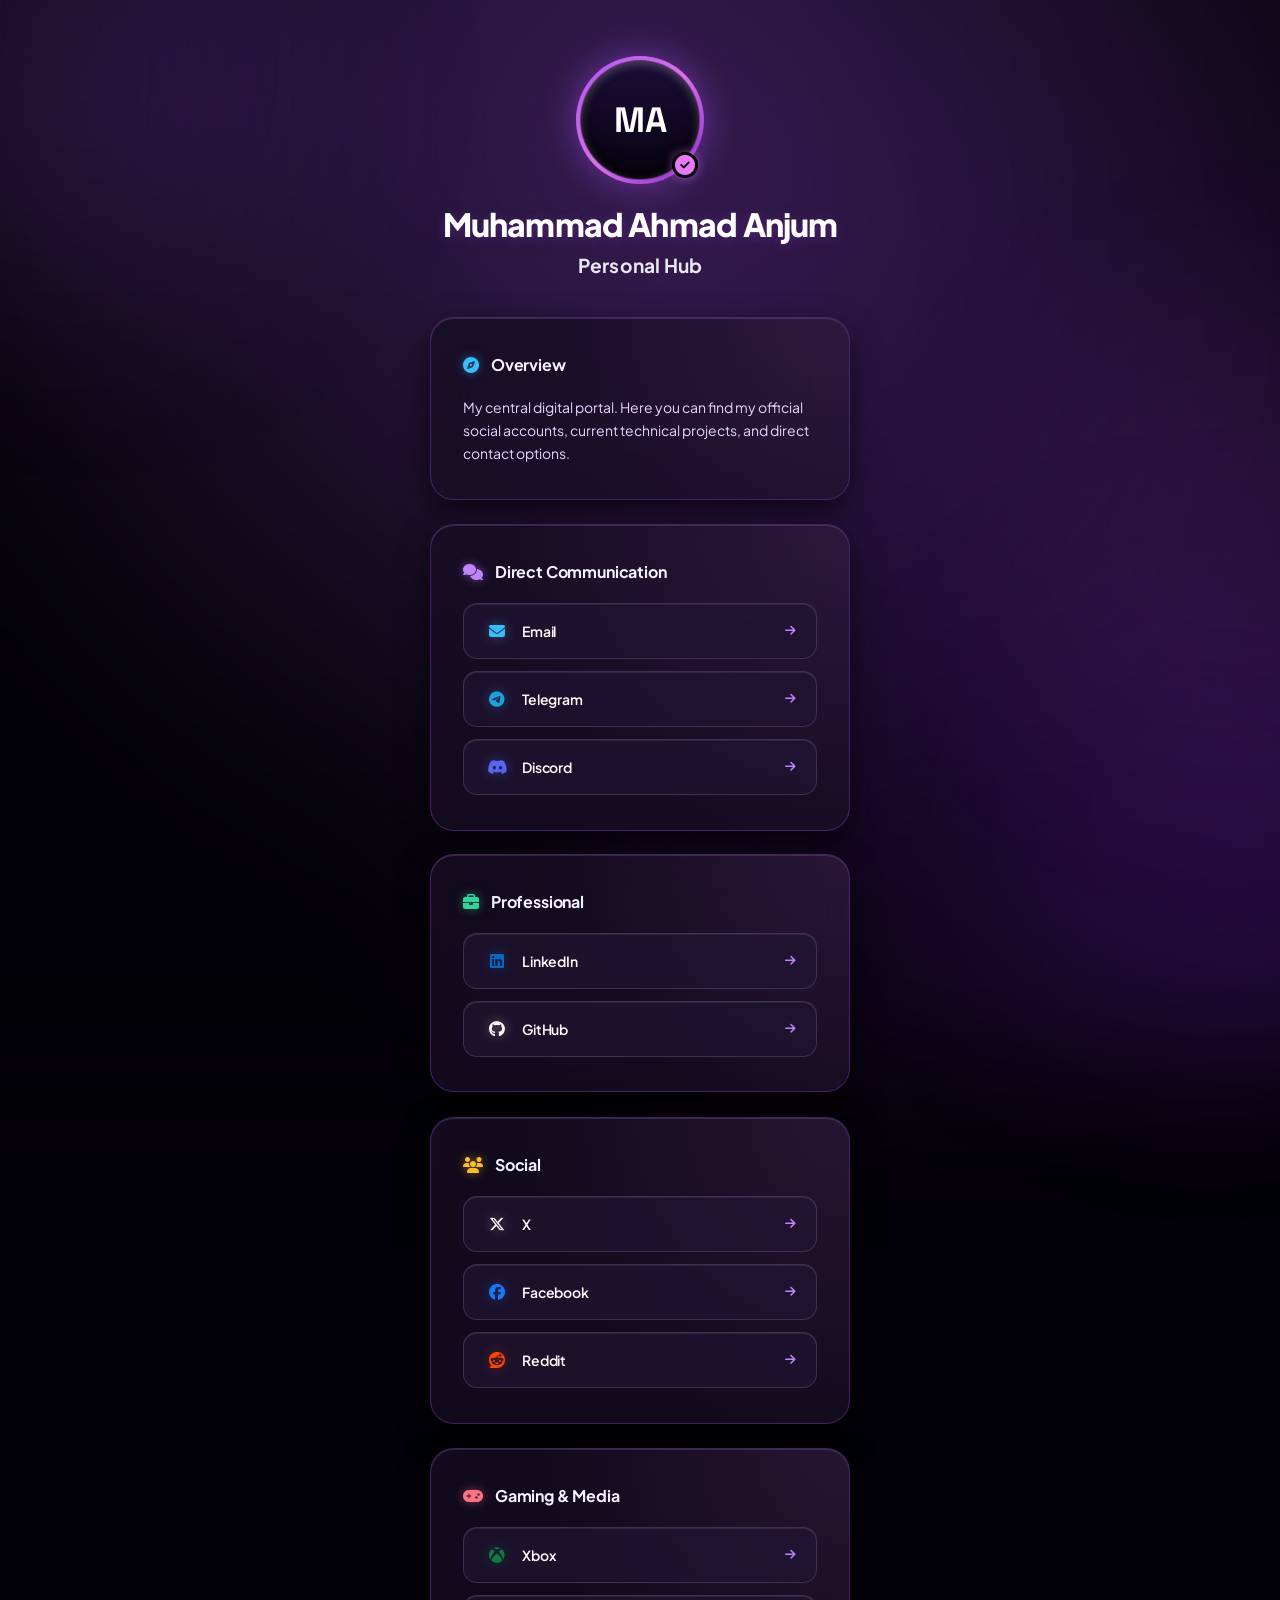
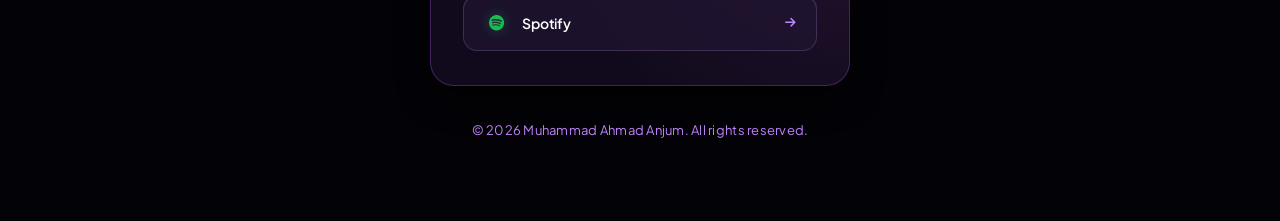
==== index.html @ 1bd0948b "Update index.html" ====
<!DOCTYPE html>
<html lang="en">
<head>
    <meta charset="UTF-8">
    <meta name="viewport" content="width=device-width, initial-scale=1.0">
    <title>Muhammad Ahmad Anjum | Personal Hub</title>
    
    <!-- External Typography & Icon Assets -->
    <link rel="preconnect" href="https://fonts.googleapis.com">
    <link rel="preconnect" href="https://fonts.gstatic.com" crossorigin>
    <link href="https://fonts.googleapis.com/css2?family=Plus+Jakarta+Sans:wght@300;400;500;600;700;800&family=Space+Grotesk:wght@800&display=swap" rel="stylesheet">
    <link rel="stylesheet" href="https://cdnjs.cloudflare.com/ajax/libs/font-awesome/6.5.1/css/all.min.css" integrity="sha512-DTOQO9RWCH3ppGqcWaEA1BIZOC6xxalwEsw9c2QQeAIftl+Vegovlnee1c9QX4TctnWMn13TZye+giMm8e2LwA==" crossorigin="anonymous" referrerpolicy="no-referrer">

    <!-- Stylesheet Link -->
    <link rel="stylesheet" href="style.css">
</head>
<body>

    <!-- 1-Second Cinematic Opening Sequence -->
    <div id="page-loader" class="page-loader">
        <div class="loader-backdrop-scan"></div>
        <div class="loader-content">
            <div class="loader-geometric-core">
                <div class="core-ring core-ring-1"></div>
                <div class="core-ring core-ring-2"></div>
                <div class="loader-monogram">MA</div>
            </div>
            <div class="loader-text-wrapper">
                <span class="loader-text">INITIALIZING ENGINE</span>
                <div class="loader-progress-bar"></div>
            </div>
        </div>
    </div>

    <!-- Advanced Interactive Background Engine -->
    <div class="ambient-light"></div>
    <div class="cyber-grid-overlay"></div>
    <div class="ambient-glow-orb orb-1"></div>
    <div class="ambient-glow-orb orb-2"></div>
    <div class="ambient-glow-orb orb-3"></div>

    <main class="container">
        <!-- Profile Header -->
        <header class="header-frameless">
            <div class="avatar-frame">
                <div class="avatar-ring-pulse"></div>
                <div class="avatar-ring"></div>
                <div class="avatar-content">MA</div>
                <div class="verified-badge"><i class="fa-solid fa-circle-check" aria-hidden="true"></i></div>
            </div>
            <h1 class="executive-name">Muhammad Ahmad Anjum</h1>
            <p class="subtitle">Personal Hub</p>
        </header>

        <!-- Overview Section -->
        <section class="glass-card">
            <div class="card-sweep-shine"></div>
            <h2><i class="fa-solid fa-compass icon-overview" aria-hidden="true"></i> Overview</h2>
            <p>My central digital portal. Here you can find my official social accounts, current technical projects, and direct contact options.</p>
        </section>

        <!-- Category 1: Direct Communication -->
        <section class="glass-card">
            <div class="card-sweep-shine"></div>
            <h2><i class="fa-solid fa-comments icon-comm" aria-hidden="true"></i> Direct Communication</h2>
            <div class="grid-buttons">
                <a href="mailto:ahmad@anjum.pro" class="btn-premium">
                    <span class="btn-glow-pill"></span>
                    <i class="fa-solid fa-envelope btn-icon icon-email" aria-hidden="true"></i>
                    <span class="btn-text">Email</span>
                    <i class="fa-solid fa-arrow-right arrow-icon" aria-hidden="true"></i>
                </a>
                <a href="https://t.me/muhammad_ahmad_anjum" target="_blank" rel="noopener noreferrer" class="btn-premium">
                    <span class="btn-glow-pill"></span>
                    <i class="fa-brands fa-telegram btn-icon icon-telegram" aria-hidden="true"></i>
                    <span class="btn-text">Telegram</span>
                    <i class="fa-solid fa-arrow-right arrow-icon" aria-hidden="true"></i>
                </a>
                <a href="https://discord.com/users/1290513391709982774" target="_blank" rel="noopener noreferrer" class="btn-premium">
                    <span class="btn-glow-pill"></span>
                    <i class="fa-brands fa-discord btn-icon icon-discord" aria-hidden="true"></i>
                    <span class="btn-text">Discord</span>
                    <i class="fa-solid fa-arrow-right arrow-icon" aria-hidden="true"></i>
                </a>
            </div>
        </section>

        <!-- Category 2: Professional -->
        <section class="glass-card">
            <div class="card-sweep-shine"></div>
            <h2><i class="fa-solid fa-briefcase icon-pro" aria-hidden="true"></i> Professional</h2>
            <div class="grid-buttons">
                <a href="https://www.linkedin.com/in/muhammadahmadanjum" target="_blank" rel="noopener noreferrer" class="btn-premium">
                    <span class="btn-glow-pill"></span>
                    <i class="fa-brands fa-linkedin btn-icon icon-linkedin" aria-hidden="true"></i>
                    <span class="btn-text">LinkedIn</span>
                    <i class="fa-solid fa-arrow-right arrow-icon" aria-hidden="true"></i>
                </a>
                <a href="https://github.com/muhammadahmadanjum19" target="_blank" rel="noopener noreferrer" class="btn-premium">
                    <span class="btn-glow-pill"></span>
                    <i class="fa-brands fa-github btn-icon icon-github" aria-hidden="true"></i>
                    <span class="btn-text">GitHub</span>
                    <i class="fa-solid fa-arrow-right arrow-icon" aria-hidden="true"></i>
                </a>
            </div>
        </section>

        <!-- Category 3: Social -->
        <section class="glass-card">
            <div class="card-sweep-shine"></div>
            <h2><i class="fa-solid fa-users icon-social" aria-hidden="true"></i> Social</h2>
            <div class="grid-buttons">
                <a href="https://x.com/m_ahmad_anjum" target="_blank" rel="noopener noreferrer" class="btn-premium">
                    <span class="btn-glow-pill"></span>
                    <i class="fa-brands fa-x-twitter btn-icon icon-x" aria-hidden="true"></i>
                    <span class="btn-text">X</span>
                    <i class="fa-solid fa-arrow-right arrow-icon" aria-hidden="true"></i>
                </a>
                <a href="https://www.facebook.com/muhammadahmadanjum.19" target="_blank" rel="noopener noreferrer" class="btn-premium">
                    <span class="btn-glow-pill"></span>
                    <i class="fa-brands fa-facebook btn-icon icon-facebook" aria-hidden="true"></i>
                    <span class="btn-text">Facebook</span>
                    <i class="fa-solid fa-arrow-right arrow-icon" aria-hidden="true"></i>
                </a>
                <a href="https://www.reddit.com/user/muhammad_ahmad_anjum" target="_blank" rel="noopener noreferrer" class="btn-premium">
                    <span class="btn-glow-pill"></span>
                    <i class="fa-brands fa-reddit btn-icon icon-reddit" aria-hidden="true"></i>
                    <span class="btn-text">Reddit</span>
                    <i class="fa-solid fa-arrow-right arrow-icon" aria-hidden="true"></i>
                </a>
            </div>
        </section>

        <!-- Category 4: Gaming & Media -->
        <section class="glass-card">
            <div class="card-sweep-shine"></div>
            <h2><i class="fa-solid fa-gamepad icon-media" aria-hidden="true"></i> Gaming & Media</h2>
            <div class="grid-buttons">
                <a href="https://www.xbox.com/en-US/play/user/BLACKOT9367" target="_blank" rel="noopener noreferrer" class="btn-premium">
                    <span class="btn-glow-pill"></span>
                    <i class="fa-brands fa-xbox btn-icon icon-xbox" aria-hidden="true"></i>
                    <span class="btn-text">Xbox</span>
                    <i class="fa-solid fa-arrow-right arrow-icon" aria-hidden="true"></i>
                </a>
                <a href="https://open.spotify.com/user/31hgcnpl7imrjnil62mlmded3xci?si=28cba69f44d34da2" target="_blank" rel="noopener noreferrer" class="btn-premium">
                    <span class="btn-glow-pill"></span>
                    <i class="fa-brands fa-spotify btn-icon icon-spotify" aria-hidden="true"></i>
                    <span class="btn-text">Spotify</span>
                    <i class="fa-solid fa-arrow-right arrow-icon" aria-hidden="true"></i>
                </a>
            </div>
        </section>

        <footer>
            <p>&copy; 2026 Muhammad Ahmad Anjum. All rights reserved.</p>
        </footer>
    </main>

    <!-- Clean Script Engine (Loader & Shimmer Only) -->
    <script>
        const dismissLoader = () => {
            const loader = document.getElementById('page-loader');
            if (loader && !loader.classList.contains('fade-out')) {
                loader.classList.add('fade-out');
                document.body.classList.add('loaded');
            }
        };

        window.addEventListener('load', dismissLoader);
        setTimeout(dismissLoader, 1000);

        document.addEventListener('DOMContentLoaded', () => {
            // Button shimmer tracking
            const buttons = document.querySelectorAll('.btn-premium');
            buttons.forEach(btn => {
                btn.addEventListener('mousemove', e => {
                    const rect = btn.getBoundingClientRect();
                    const x = e.clientX - rect.left;
                    const y = e.clientY - rect.top;
                    btn.style.setProperty('--mouse-x', `${x}px`);
                    btn.style.setProperty('--mouse-y', `${y}px`);
                });
            });

            console.log(
                '%c ANJUM.PRO %c Cinematic Engine Active (Native Cursor) ',
                'background: #a855f7; color: #ffffff; font-weight: bold; padding: 4px 8px; border-radius: 4px 0 0 4px;',
                'background: #030206; color: #e9d5ff; padding: 4px 8px; border-radius: 0 4px 4px 0;'
            );
        });
    </script>
</body>
</html>
---- style.css ----
/* ==========================================================================
   ANJUM.PRO — LUXURY REFINED OBSIDIAN ENGINE WITH CINEMATIC LOADER
   ========================================================================== */

:root {
    --bg-dark: #030206;
    --card-bg: rgba(22, 14, 35, 0.78);
    --btn-bg: rgba(32, 22, 51, 0.72);
    
    --border-card: rgba(168, 85, 247, 0.32);
    --border-subtle: rgba(216, 180, 254, 0.18);
    --border-hover: rgba(232, 121, 249, 0.85);

    --text-primary: #ffffff;
    --text-heading: #f5f3ff;
    --text-body: #e9d5ff;
    --text-muted: #c084fc;

    --glow-card-base: rgba(0, 0, 0, 0.8);
    --glow-card-hover: rgba(168, 85, 247, 0.45);
}

*, *::before, *::after {
    box-sizing: border-box;
    margin: 0;
    padding: 0;
}

/* Hide default cursor on desktop viewports to showcase custom pointer */
@media (min-width: 768px) {
    body, a, button, input {
        cursor: none !important;
    }
}

html {
    background-color: var(--bg-dark);
    color-scheme: dark only;
    font-size: 16px;
    scroll-behavior: smooth;
}

body {
    background-color: var(--bg-dark);
    color: var(--text-primary);
    font-family: 'Plus Jakarta Sans', -apple-system, BlinkMacSystemFont, sans-serif;
    min-height: 100vh;
    overflow-x: hidden;
    position: relative;
    line-height: 1.6;
    -webkit-font-smoothing: antialiased;
}

/* --------------------------------------------------------------------------
   1-SECOND CINEMATIC KINETIC OPENING SEQUENCE
   -------------------------------------------------------------------------- */
.page-loader {
    position: fixed;
    inset: 0;
    background-color: var(--bg-dark);
    z-index: 999999;
    display: flex;
    align-items: center;
    justify-content: center;
    transition: opacity 0.8s cubic-bezier(0.16, 1, 0.3, 1), transform 0.8s cubic-bezier(0.16, 1, 0.3, 1), visibility 0.8s;
    visibility: visible;
    opacity: 1;
}

.page-loader.fade-out {
    opacity: 0;
    transform: scale(1.08);
    visibility: hidden;
    pointer-events: none;
}

.loader-backdrop-scan {
    position: absolute;
    inset: 0;
    background: linear-gradient(180deg, transparent 0%, rgba(168, 85, 247, 0.15) 50%, transparent 100%);
    animation: scanlinePass 0.8s ease-in-out infinite;
    pointer-events: none;
}

.loader-content {
    display: flex;
    flex-direction: column;
    align-items: center;
    gap: 22px;
    position: relative;
    z-index: 2;
}

.loader-geometric-core {
    position: relative;
    width: 90px;
    height: 90px;
    display: flex;
    align-items: center;
    justify-content: center;
}

.core-ring {
    position: absolute;
    inset: 0;
    border-radius: 50%;
    border: 2px solid transparent;
}

.core-ring-1 {
    border-top-color: #a855f7;
    border-bottom-color: #e879f9;
    animation: loaderSpinClockwise 0.8s linear infinite;
}

.core-ring-2 {
    inset: -6px;
    border-left-color: #c084fc;
    border-right-color: rgba(168, 85, 247, 0.2);
    animation: loaderSpinCounter 1.2s linear infinite;
}

.loader-monogram {
    font-family: 'Space Grotesk', sans-serif;
    font-size: 1.8rem;
    font-weight: 800;
    color: var(--text-primary);
    letter-spacing: -0.02em;
    animation: loaderCorePulse 0.8s ease-in-out infinite alternate;
}

.loader-text-wrapper {
    display: flex;
    flex-direction: column;
    align-items: center;
    gap: 8px;
}

.loader-text {
    font-family: 'Plus Jakarta Sans', sans-serif;
    font-size: 0.7rem;
    font-weight: 700;
    letter-spacing: 0.3em;
    color: var(--text-muted);
    text-transform: uppercase;
}

.loader-progress-bar {
    width: 120px;
    height: 2px;
    background: rgba(255, 255, 255, 0.1);
    border-radius: 2px;
    overflow: hidden;
    position: relative;
}

.loader-progress-bar::after {
    content: '';
    position: absolute;
    inset: 0;
    background: linear-gradient(90deg, #a855f7, #e879f9);
    animation: progressLoad 0.8s cubic-bezier(0.16, 1, 0.3, 1) forwards;
}

@keyframes loaderSpinClockwise {
    0% { transform: rotate(0deg); }
    100% { transform: rotate(360deg); }
}

@keyframes loaderSpinCounter {
    0% { transform: rotate(360deg); }
    100% { transform: rotate(0deg); }
}

@keyframes loaderCorePulse {
    0% { transform: scale(0.92); opacity: 0.7; }
    100% { transform: scale(1.06); opacity: 1; }
}

@keyframes scanlinePass {
    0% { transform: translateY(-100%); }
    100% { transform: translateY(100%); }
}

@keyframes progressLoad {
    0% { transform: translateX(-100%); }
    100% { transform: translateX(0%); }
}

/* Stagger Unmask Sequence */
body:not(.loaded) .glass-card,
body:not(.loaded) .header-frameless {
    animation: none !important;
    opacity: 0;
    transform: translateY(22px);
}

body.loaded .glass-card,
body.loaded .header-frameless {
    animation: luxuryFadeIn 1s cubic-bezier(0.16, 1, 0.3, 1) both;
}

/* --------------------------------------------------------------------------
   CUSTOM NEON CURSOR & TRAILING GLOW ENGINE
   -------------------------------------------------------------------------- */
.custom-cursor {
    position: fixed;
    top: 0;
    left: 0;
    width: 24px;
    height: 24px;
    pointer-events: none;
    z-index: 99999;
    transform: translate(-2px, -2px);
    will-change: left, top;
}

.cursor-svg {
    width: 24px;
    height: 24px;
    display: block;
    filter: drop-shadow(0 0 8px rgba(168, 85, 247, 0.9));
}

.cursor-neon-glow {
    position: fixed;
    top: 0;
    left: 0;
    width: 140px;
    height: 140px;
    margin-left: -70px;
    margin-top: -70px;
    background: radial-gradient(circle, rgba(168, 85, 247, 0.35) 0%, rgba(232, 121, 249, 0.1) 45%, transparent 70%);
    border-radius: 50%;
    pointer-events: none;
    z-index: 99998;
    will-change: left, top;
    mix-blend-mode: screen;
}

.custom-cursor.hovered .cursor-svg {
    transform: scale(1.3) rotate(-10deg);
    transition: transform 0.2s ease;
}

.custom-cursor.clicked .cursor-svg {
    transform: scale(0.85);
    transition: transform 0.1s ease;
}

@media (max-width: 767px) {
    .custom-cursor, .cursor-neon-glow {
        display: none !important;
    }
}

/* --------------------------------------------------------------------------
   LUXURY FLUID AMBIENT BACKGROUND & ORB ENGINE
   -------------------------------------------------------------------------- */
.ambient-light {
    position: fixed;
    top: -20vh;
    left: -20vw;
    width: 140vw;
    height: 140vh;
    pointer-events: none;
    z-index: 0;
    background: 
        radial-gradient(circle at 50% 25%, rgba(168, 85, 247, 0.32) 0%, transparent 60%),
        radial-gradient(circle at 85% 75%, rgba(126, 34, 206, 0.22) 0%, transparent 50%),
        var(--bg-dark);
    filter: blur(70px);
    will-change: transform;
    animation: backgroundFluidBreath 18s cubic-bezier(0.37, 0, 0.63, 1) infinite alternate;
}

@keyframes backgroundFluidBreath {
    0% { transform: scale(1) translate(0, 0); opacity: 0.85; }
    50% { transform: scale(1.05) translate(15px, -15px); opacity: 1; }
    100% { transform: scale(1.02) translate(-10px, 10px); opacity: 0.9; }
}

.cyber-grid-overlay {
    position: fixed;
    inset: 0;
    background-image: linear-gradient(rgba(168, 85, 247, 0.028) 1px, transparent 1px),
                      linear-gradient(90deg, rgba(168, 85, 247, 0.028) 1px, transparent 1px);
    background-size: 48px 48px;
    z-index: 0;
    pointer-events: none;
    opacity: 0.7;
}

.ambient-glow-orb {
    position: fixed;
    width: 450px;
    height: 450px;
    border-radius: 50%;
    filter: blur(110px);
    pointer-events: none;
    z-index: 0;
    opacity: 0.4;
    will-change: transform;
}

.orb-1 {
    top: -150px;
    left: -150px;
    background: rgba(168, 85, 247, 0.35);
    animation: orbFloatA 22s cubic-bezier(0.4, 0, 0.2, 1) infinite alternate;
}

.orb-2 {
    bottom: -150px;
    right: -150px;
    background: rgba(126, 34, 206, 0.3);
    animation: orbFloatB 26s cubic-bezier(0.4, 0, 0.2, 1) infinite alternate;
}

.orb-3 {
    top: 35%;
    right: -180px;
    background: rgba(232, 121, 249, 0.2);
    animation: orbFloatC 30s cubic-bezier(0.4, 0, 0.2, 1) infinite alternate;
}

@keyframes orbFloatA {
    0% { transform: translate(0, 0) scale(1); }
    100% { transform: translate(120px, 90px) scale(1.18); }
}

@keyframes orbFloatB {
    0% { transform: translate(0, 0) scale(1); }
    100% { transform: translate(-100px, -120px) scale(1.22); }
}

@keyframes orbFloatC {
    0% { transform: translate(0, 0) scale(0.95); }
    100% { transform: translate(-130px, 100px) scale(1.15); }
}

.container {
    max-width: 460px;
    margin: 0 auto;
    padding: 60px 20px;
    position: relative;
    z-index: 1;
}

/* --------------------------------------------------------------------------
   HEADER & FLUID KINETIC AVATAR ENGINE
   -------------------------------------------------------------------------- */
.header-frameless {
    text-align: center;
    margin-bottom: 36px;
    background: transparent !important;
    border: none !important;
    box-shadow: none !important;
    padding: 0 !important;
}

.avatar-frame {
    position: relative;
    width: 120px;
    height: 120px;
    margin: 0 auto 24px;
    animation: avatarGentleFloat 7s ease-in-out infinite;
}

.avatar-ring {
    position: absolute;
    inset: -4px;
    border-radius: 50%;
    background: linear-gradient(135deg, rgba(168, 85, 247, 0.95), rgba(232, 121, 249, 0.9), rgba(126, 34, 206, 0.95));
    box-shadow: 0 0 35px rgba(168, 85, 247, 0.45), inset 0 0 12px rgba(232, 121, 249, 0.3);
    animation: ringRotationSmooth 16s linear infinite;
}

.avatar-ring-pulse {
    position: absolute;
    inset: -14px;
    border-radius: 50%;
    background: radial-gradient(circle, rgba(168, 85, 247, 0.25) 0%, transparent 70%);
    animation: ringPulseSmooth 4s cubic-bezier(0.4, 0, 0.6, 1) infinite;
    z-index: -1;
}

@keyframes ringPulseSmooth {
    0% { transform: scale(0.92); opacity: 0.3; }
    50% { transform: scale(1.08); opacity: 0.65; }
    100% { transform: scale(0.92); opacity: 0.3; }
}

@keyframes ringRotationSmooth {
    0% { transform: rotate(0deg); }
    100% { transform: rotate(360deg); }
}

.avatar-content {
    position: relative;
    width: 100%;
    height: 100%;
    background: linear-gradient(180deg, #1b0d36 0%, #070312 100%);
    backdrop-filter: blur(20px);
    -webkit-backdrop-filter: blur(20px);
    border-radius: 50%;
    border: 1px solid rgba(232, 121, 249, 0.4);
    display: flex;
    align-items: center;
    justify-content: center;
    font-family: 'Space Grotesk', sans-serif;
    font-size: 2.2rem;
    font-weight: 800;
    color: var(--text-primary);
    box-shadow: inset 0 3px 10px rgba(255, 255, 255, 0.25), inset 0 -6px 14px rgba(0, 0, 0, 0.95);
    animation: monogramBreath 5s ease-in-out infinite alternate;
}

@keyframes monogramBreath {
    0% { text-shadow: 0 0 4px rgba(232, 121, 249, 0.25); }
    100% { text-shadow: 0 0 14px rgba(232, 121, 249, 0.6); }
}

.verified-badge {
    position: absolute;
    bottom: 2px;
    right: 2px;
    background-color: #030206;
    border-radius: 50%;
    padding: 3px;
    color: #e879f9;
    font-size: 1.25rem;
    display: flex;
    align-items: center;
    justify-content: center;
    z-index: 2;
    box-shadow: 0 0 10px rgba(232, 121, 249, 0.5);
    animation: badgeFloatSmooth 4s ease-in-out infinite;
}

@keyframes badgeFloatSmooth {
    0%, 100% { transform: translateY(0); }
    50% { transform: translateY(-2.5px); }
}

h1.executive-name {
    font-family: 'Plus Jakarta Sans', sans-serif;
    font-size: 2rem;
    font-weight: 800;
    letter-spacing: -0.025em;
    margin-bottom: 6px;
    line-height: 1.25;
    color: var(--text-primary);
    text-shadow: 0 2px 12px rgba(168, 85, 247, 0.25);
}

.subtitle {
    font-family: 'Plus Jakarta Sans', sans-serif;
    color: var(--text-heading);
    font-size: 1.2rem;
    font-weight: 700;
    letter-spacing: 0.01em;
    opacity: 0.95;
}

/* --------------------------------------------------------------------------
   LUXURY GLASS CARDS & SILKY SWEEP SHINE
   -------------------------------------------------------------------------- */
.glass-card {
    background-color: var(--card-bg);
    backdrop-filter: blur(24px);
    -webkit-backdrop-filter: blur(24px);
    border-radius: 24px;
    border: 1px solid var(--border-card);
    padding: 34px 32px;
    margin-bottom: 24px;
    box-shadow: 0 12px 35px -5px var(--glow-card-base), inset 0 1px 0 rgba(255, 255, 255, 0.12);
    transition: transform 0.5s cubic-bezier(0.16, 1, 0.3, 1), box-shadow 0.5s cubic-bezier(0.16, 1, 0.3, 1), border-color 0.5s ease;
    position: relative;
    overflow: hidden;
    will-change: transform, box-shadow;
}

/* Silky, Smooth Ambient Sweep Shine */
.card-sweep-shine {
    position: absolute;
    top: 0;
    left: -150%;
    width: 150%;
    height: 100%;
    background: linear-gradient(
        90deg,
        transparent 0%,
        rgba(232, 121, 249, 0.04) 40%,
        rgba(255, 255, 255, 0.1) 50%,
        rgba(232, 121, 249, 0.04) 60%,
        transparent 100%
    );
    transform: skewX(-20deg);
    pointer-events: none;
    z-index: 1;
    animation: silkyCardSweep 9s cubic-bezier(0.4, 0, 0.2, 1) infinite;
}

.glass-card:nth-of-type(1) .card-sweep-shine { animation-delay: 0s; }
.glass-card:nth-of-type(2) .card-sweep-shine { animation-delay: 1.8s; }
.glass-card:nth-of-type(3) .card-sweep-shine { animation-delay: 3.6s; }
.glass-card:nth-of-type(4) .card-sweep-shine { animation-delay: 5.4s; }
.glass-card:nth-of-type(5) .card-sweep-shine { animation-delay: 7.2s; }

@keyframes silkyCardSweep {
    0% { left: -150%; opacity: 0; }
    25% { left: 150%; opacity: 0.85; }
    100% { left: 150%; opacity: 0; }
}

.glass-card::before {
    content: '';
    position: absolute;
    top: 0;
    left: 0;
    width: 100%;
    height: 100%;
    background: radial-gradient(circle at top right, rgba(232, 121, 249, 0.1), transparent 65%);
    pointer-events: none;
    z-index: 0;
}

.glass-card:nth-of-type(1) { animation-delay: 0.15s; }
.glass-card:nth-of-type(2) { animation-delay: 0.25s; }
.glass-card:nth-of-type(3) { animation-delay: 0.35s; }
.glass-card:nth-of-type(4) { animation-delay: 0.45s; }
.glass-card:nth-of-type(5) { animation-delay: 0.55s; }

.glass-card:hover {
    border-color: var(--border-hover);
    box-shadow: 0 16px 45px -4px var(--glow-card-hover), inset 0 1px 0 rgba(255, 255, 255, 0.3);
    transform: translateY(-5px) scale(1.018);
    z-index: 5;
}

.glass-card h2 {
    font-size: 16px;
    font-weight: 700;
    color: var(--text-heading);
    margin-bottom: 18px;
    display: flex;
    align-items: center;
    gap: 12px;
    letter-spacing: -0.01em;
    position: relative;
    z-index: 2;
}

/* Category Accent Glows */
.glass-card h2 i.icon-overview { color: #38bdf8; text-shadow: 0 0 10px rgba(56, 189, 248, 0.5); }
.glass-card h2 i.icon-comm     { color: #c084fc; text-shadow: 0 0 10px rgba(192, 132, 252, 0.5); }
.glass-card h2 i.icon-pro      { color: #34d399; text-shadow: 0 0 10px rgba(52, 211, 153, 0.5); }
.glass-card h2 i.icon-social   { color: #fbbf24; text-shadow: 0 0 10px rgba(251, 191, 36, 0.5); }
.glass-card h2 i.icon-media    { color: #fb7185; text-shadow: 0 0 10px rgba(251, 113, 133, 0.5); }

.glass-card h2 i {
    font-size: 16px;
    transition: transform 0.4s cubic-bezier(0.16, 1, 0.3, 1);
}

.glass-card:hover h2 i {
    transform: scale(1.15) rotate(5deg);
}

.glass-card p {
    font-size: 14px;
    line-height: 1.65;
    color: var(--text-body);
    position: relative;
    z-index: 2;
}

/* --------------------------------------------------------------------------
   SILKY INTERACTIVE BUTTON ENGINE & MOUSE TRACKING
   -------------------------------------------------------------------------- */
.grid-buttons {
    display: flex;
    flex-direction: column;
    gap: 12px;
    position: relative;
    z-index: 2;
}

.btn-premium {
    display: flex;
    align-items: center;
    padding: 16px 20px;
    background-color: var(--btn-bg);
    border: 1px solid var(--border-subtle);
    border-radius: 14px;
    color: var(--text-primary);
    text-decoration: none;
    font-size: 14px;
    font-weight: 600;
    position: relative;
    overflow: hidden;
    transition: transform 0.4s cubic-bezier(0.16, 1, 0.3, 1), border-color 0.4s ease, background-color 0.4s ease, box-shadow 0.4s ease;
    box-shadow: inset 0 1px 0 rgba(255, 255, 255, 0.08);
    will-change: transform, border-color, box-shadow;
}

/* Smooth Cursor-Tracking Glow Pill */
.btn-glow-pill {
    position: absolute;
    top: var(--mouse-y, 50%);
    left: var(--mouse-x, 50%);
    width: 200px;
    height: 200px;
    background: radial-gradient(circle, rgba(232, 121, 249, 0.25) 0%, transparent 70%);
    transform: translate(-50%, -50%);
    opacity: 0;
    transition: opacity 0.4s ease;
    pointer-events: none;
    z-index: 1;
}

.btn-premium:hover .btn-glow-pill {
    opacity: 1;
}

.btn-premium::after {
    content: '';
    position: absolute;
    top: 0;
    left: -120%;
    width: 120%;
    height: 100%;
    background: linear-gradient(90deg, transparent, rgba(232, 121, 249, 0.35), transparent);
    transition: 0.7s cubic-bezier(0.16, 1, 0.3, 1);
    z-index: 2;
}

.btn-premium:hover::after {
    left: 120%;
}

.btn-premium:hover {
    border-color: var(--border-hover);
    background-color: rgba(48, 32, 78, 0.9);
    transform: translateY(-2.5px) scale(1.012);
    box-shadow: 0 10px 24px -5px rgba(168, 85, 247, 0.35), inset 0 1px 0 rgba(255, 255, 255, 0.25);
}

.btn-premium:active {
    transform: translateY(0px) scale(0.985);
}

.btn-icon {
    font-size: 16px;
    width: 26px;
    margin-right: 12px;
    display: flex;
    align-items: center;
    justify-content: center;
    transition: transform 0.4s cubic-bezier(0.16, 1, 0.3, 1);
    z-index: 3;
}

/* Brand Colors with Refined Ambient Glows */
.icon-email    { color: #38bdf8; filter: drop-shadow(0 0 6px rgba(56, 189, 248, 0.4)); }
.icon-telegram { color: #229ed9; filter: drop-shadow(0 0 6px rgba(34, 158, 217, 0.4)); }
.icon-discord  { color: #5865f2; filter: drop-shadow(0 0 6px rgba(88, 101, 242, 0.4)); }
.icon-linkedin { color: #0a66c2; filter: drop-shadow(0 0 6px rgba(10, 102, 194, 0.4)); }
.icon-github   { color: #ffffff; filter: drop-shadow(0 0 6px rgba(255, 255, 255, 0.4)); }
.icon-x        { color: #ffffff; filter: drop-shadow(0 0 6px rgba(255, 255, 255, 0.4)); }
.icon-facebook { color: #1877f2; filter: drop-shadow(0 0 6px rgba(24, 119, 242, 0.4)); }
.icon-reddit   { color: #ff4500; filter: drop-shadow(0 0 6px rgba(255, 69, 0, 0.4)); }
.icon-xbox     { color: #107c41; filter: drop-shadow(0 0 6px rgba(16, 124, 65, 0.4)); }
.icon-spotify  { color: #1db954; filter: drop-shadow(0 0 6px rgba(29, 185, 84, 0.4)); }

.btn-premium:hover .btn-icon {
    transform: scale(1.18) rotate(-4deg);
}

.btn-text {
    flex: 1;
    letter-spacing: -0.01em;
    z-index: 3;
}

.arrow-icon {
    font-size: 12px;
    color: var(--text-muted);
    transition: transform 0.4s cubic-bezier(0.16, 1, 0.3, 1), color 0.4s ease;
    z-index: 3;
}

.btn-premium:hover .arrow-icon {
    transform: translateX(5px);
    color: #ffffff;
}

/* --------------------------------------------------------------------------
   LUXURY KEYFRAMES & ACCESSIBILITY
   -------------------------------------------------------------------------- */
@keyframes avatarGentleFloat {
    0% { transform: translateY(0px); }
    50% { transform: translateY(-7px); }
    100% { transform: translateY(0px); }
}

@keyframes luxuryFadeIn {
    from {
        opacity: 0;
        transform: translateY(22px);
    }
    to {
        opacity: 1;
        transform: translateY(0);
    }
}

@media (prefers-reduced-motion: reduce) {
    .avatar-frame, .avatar-ring, .avatar-ring-pulse, .ambient-glow-orb, .ambient-light, .cyber-grid-overlay, .card-sweep-shine {
        animation: none !important;
    }
}

/* --------------------------------------------------------------------------
   FOOTER & RESPONSIVE DESIGN
   -------------------------------------------------------------------------- */
footer {
    text-align: center;
    padding-top: 10px;
    padding-bottom: 20px;
    color: var(--text-muted);
    font-size: 13px;
    letter-spacing: 0.02em;
}

@media screen and (max-width: 600px) {
    .container {
        width: 100% !important;
        padding: 30px 15px !important;
    }
    
    .glass-card {
        border-radius: 20px !important;
        padding: 24px 20px !important;
    }

    h1.executive-name {
        font-size: 1.75rem;
    }
}
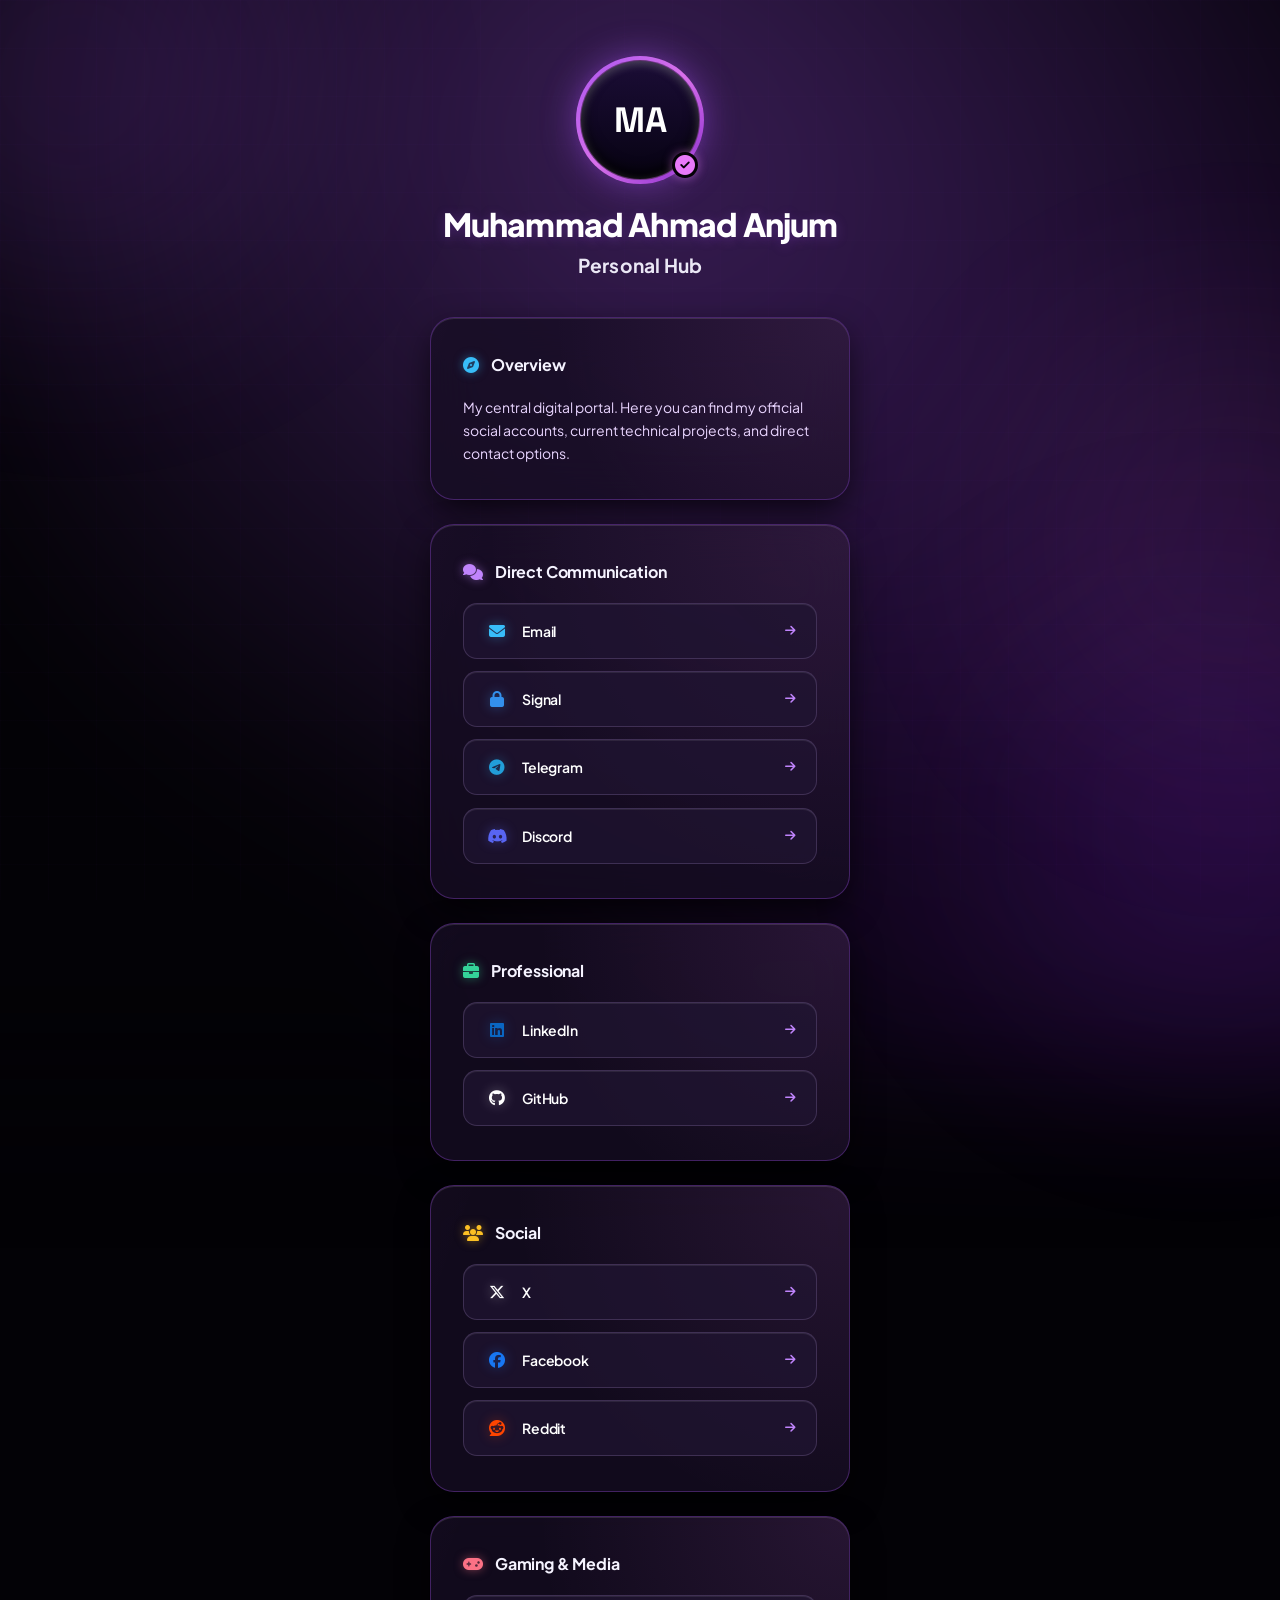
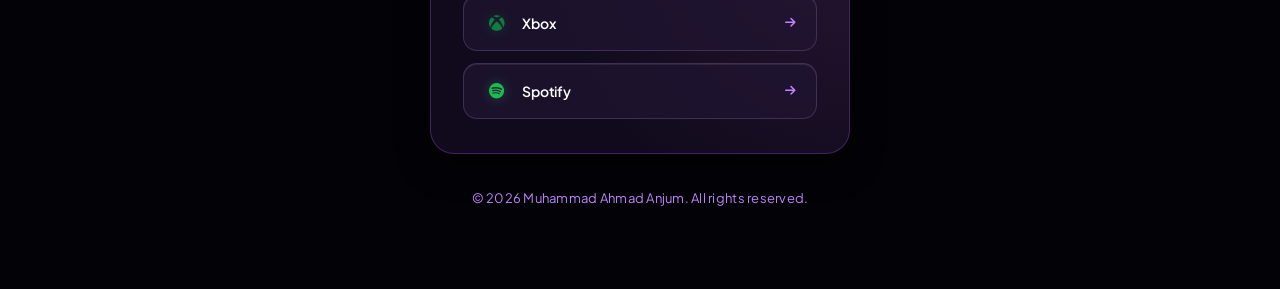
==== commit 02e1eb69: "Update index.html" ====
--- a/index.html
+++ b/index.html
@@ -16,7 +16,7 @@
 </head>
 <body>
 
-    <!-- 1-Second Cinematic Opening Sequence -->
+    <!-- 1.5-Second Cinematic Opening Sequence -->
     <div id="page-loader" class="page-loader">
         <div class="loader-backdrop-scan"></div>
         <div class="loader-content">
@@ -68,6 +68,12 @@
                     <span class="btn-glow-pill"></span>
                     <i class="fa-solid fa-envelope btn-icon icon-email" aria-hidden="true"></i>
                     <span class="btn-text">Email</span>
+                    <i class="fa-solid fa-arrow-right arrow-icon" aria-hidden="true"></i>
+                </a>
+                <a href="https://signal.me/#eu/giFS_uNofX14Y6HrnS8mdsIUWYYcZF1wOnW-ahIKJu_mPaOoOz5G_Kz8alIGQmPI" target="_blank" rel="noopener noreferrer" class="btn-premium">
+                    <span class="btn-glow-pill"></span>
+                    <i class="fa-solid fa-lock btn-icon icon-signal" aria-hidden="true"></i>
+                    <span class="btn-text">Signal</span>
                     <i class="fa-solid fa-arrow-right arrow-icon" aria-hidden="true"></i>
                 </a>
                 <a href="https://t.me/muhammad_ahmad_anjum" target="_blank" rel="noopener noreferrer" class="btn-premium">
@@ -156,7 +162,7 @@
         </footer>
     </main>
 
-    <!-- Clean Script Engine (Loader & Shimmer Only) -->
+    <!-- Fail-Safe Script Engine (1.5-Second Cadence) -->
     <script>
         const dismissLoader = () => {
             const loader = document.getElementById('page-loader');
@@ -167,10 +173,9 @@
         };
 
         window.addEventListener('load', dismissLoader);
-        setTimeout(dismissLoader, 1000);
+        setTimeout(dismissLoader, 1500); // Expanded fail-safe timer to 1.5 seconds
 
         document.addEventListener('DOMContentLoaded', () => {
-            // Button shimmer tracking
             const buttons = document.querySelectorAll('.btn-premium');
             buttons.forEach(btn => {
                 btn.addEventListener('mousemove', e => {
@@ -183,7 +188,7 @@
             });
 
             console.log(
-                '%c ANJUM.PRO %c Cinematic Engine Active (Native Cursor) ',
+                '%c ANJUM.PRO %c Cinematic Engine Active (1.5s Opening) ',
                 'background: #a855f7; color: #ffffff; font-weight: bold; padding: 4px 8px; border-radius: 4px 0 0 4px;',
                 'background: #030206; color: #e9d5ff; padding: 4px 8px; border-radius: 0 4px 4px 0;'
             );
--- a/style.css
+++ b/style.css
@@ -1,5 +1,5 @@
 /* ==========================================================================
-   ANJUM.PRO — LUXURY REFINED OBSIDIAN ENGINE WITH CINEMATIC LOADER
+   ANJUM.PRO — LUXURY REFINED OBSIDIAN ENGINE (1.5S OPENING)
    ========================================================================== */
 
 :root {
@@ -24,13 +24,7 @@
     box-sizing: border-box;
     margin: 0;
     padding: 0;
-}
-
-/* Hide default cursor on desktop viewports to showcase custom pointer */
-@media (min-width: 768px) {
-    body, a, button, input {
-        cursor: none !important;
-    }
+    cursor: auto !important;
 }
 
 html {
@@ -38,6 +32,7 @@
     color-scheme: dark only;
     font-size: 16px;
     scroll-behavior: smooth;
+    cursor: auto !important;
 }
 
 body {
@@ -49,10 +44,11 @@
     position: relative;
     line-height: 1.6;
     -webkit-font-smoothing: antialiased;
+    cursor: auto !important;
 }
 
 /* --------------------------------------------------------------------------
-   1-SECOND CINEMATIC KINETIC OPENING SEQUENCE
+   1.5-SECOND CINEMATIC KINETIC OPENING SEQUENCE
    -------------------------------------------------------------------------- */
 .page-loader {
     position: fixed;
@@ -78,7 +74,7 @@
     position: absolute;
     inset: 0;
     background: linear-gradient(180deg, transparent 0%, rgba(168, 85, 247, 0.15) 50%, transparent 100%);
-    animation: scanlinePass 0.8s ease-in-out infinite;
+    animation: scanlinePass 1.5s ease-in-out infinite;
     pointer-events: none;
 }
 
@@ -110,14 +106,14 @@
 .core-ring-1 {
     border-top-color: #a855f7;
     border-bottom-color: #e879f9;
-    animation: loaderSpinClockwise 0.8s linear infinite;
+    animation: loaderSpinClockwise 1.2s linear infinite;
 }
 
 .core-ring-2 {
     inset: -6px;
     border-left-color: #c084fc;
     border-right-color: rgba(168, 85, 247, 0.2);
-    animation: loaderSpinCounter 1.2s linear infinite;
+    animation: loaderSpinCounter 1.8s linear infinite;
 }
 
 .loader-monogram {
@@ -126,7 +122,7 @@
     font-weight: 800;
     color: var(--text-primary);
     letter-spacing: -0.02em;
-    animation: loaderCorePulse 0.8s ease-in-out infinite alternate;
+    animation: loaderCorePulse 1.2s ease-in-out infinite alternate;
 }
 
 .loader-text-wrapper {
@@ -159,7 +155,7 @@
     position: absolute;
     inset: 0;
     background: linear-gradient(90deg, #a855f7, #e879f9);
-    animation: progressLoad 0.8s cubic-bezier(0.16, 1, 0.3, 1) forwards;
+    animation: progressLoad 1.5s cubic-bezier(0.16, 1, 0.3, 1) forwards;
 }
 
 @keyframes loaderSpinClockwise {
@@ -198,60 +194,6 @@
 body.loaded .glass-card,
 body.loaded .header-frameless {
     animation: luxuryFadeIn 1s cubic-bezier(0.16, 1, 0.3, 1) both;
-}
-
-/* --------------------------------------------------------------------------
-   CUSTOM NEON CURSOR & TRAILING GLOW ENGINE
-   -------------------------------------------------------------------------- */
-.custom-cursor {
-    position: fixed;
-    top: 0;
-    left: 0;
-    width: 24px;
-    height: 24px;
-    pointer-events: none;
-    z-index: 99999;
-    transform: translate(-2px, -2px);
-    will-change: left, top;
-}
-
-.cursor-svg {
-    width: 24px;
-    height: 24px;
-    display: block;
-    filter: drop-shadow(0 0 8px rgba(168, 85, 247, 0.9));
-}
-
-.cursor-neon-glow {
-    position: fixed;
-    top: 0;
-    left: 0;
-    width: 140px;
-    height: 140px;
-    margin-left: -70px;
-    margin-top: -70px;
-    background: radial-gradient(circle, rgba(168, 85, 247, 0.35) 0%, rgba(232, 121, 249, 0.1) 45%, transparent 70%);
-    border-radius: 50%;
-    pointer-events: none;
-    z-index: 99998;
-    will-change: left, top;
-    mix-blend-mode: screen;
-}
-
-.custom-cursor.hovered .cursor-svg {
-    transform: scale(1.3) rotate(-10deg);
-    transition: transform 0.2s ease;
-}
-
-.custom-cursor.clicked .cursor-svg {
-    transform: scale(0.85);
-    transition: transform 0.1s ease;
-}
-
-@media (max-width: 767px) {
-    .custom-cursor, .cursor-neon-glow {
-        display: none !important;
-    }
 }
 
 /* --------------------------------------------------------------------------
@@ -664,6 +606,7 @@
 
 /* Brand Colors with Refined Ambient Glows */
 .icon-email    { color: #38bdf8; filter: drop-shadow(0 0 6px rgba(56, 189, 248, 0.4)); }
+.icon-signal   { color: #3390ec; filter: drop-shadow(0 0 6px rgba(51, 144, 236, 0.4)); }
 .icon-telegram { color: #229ed9; filter: drop-shadow(0 0 6px rgba(34, 158, 217, 0.4)); }
 .icon-discord  { color: #5865f2; filter: drop-shadow(0 0 6px rgba(88, 101, 242, 0.4)); }
 .icon-linkedin { color: #0a66c2; filter: drop-shadow(0 0 6px rgba(10, 102, 194, 0.4)); }
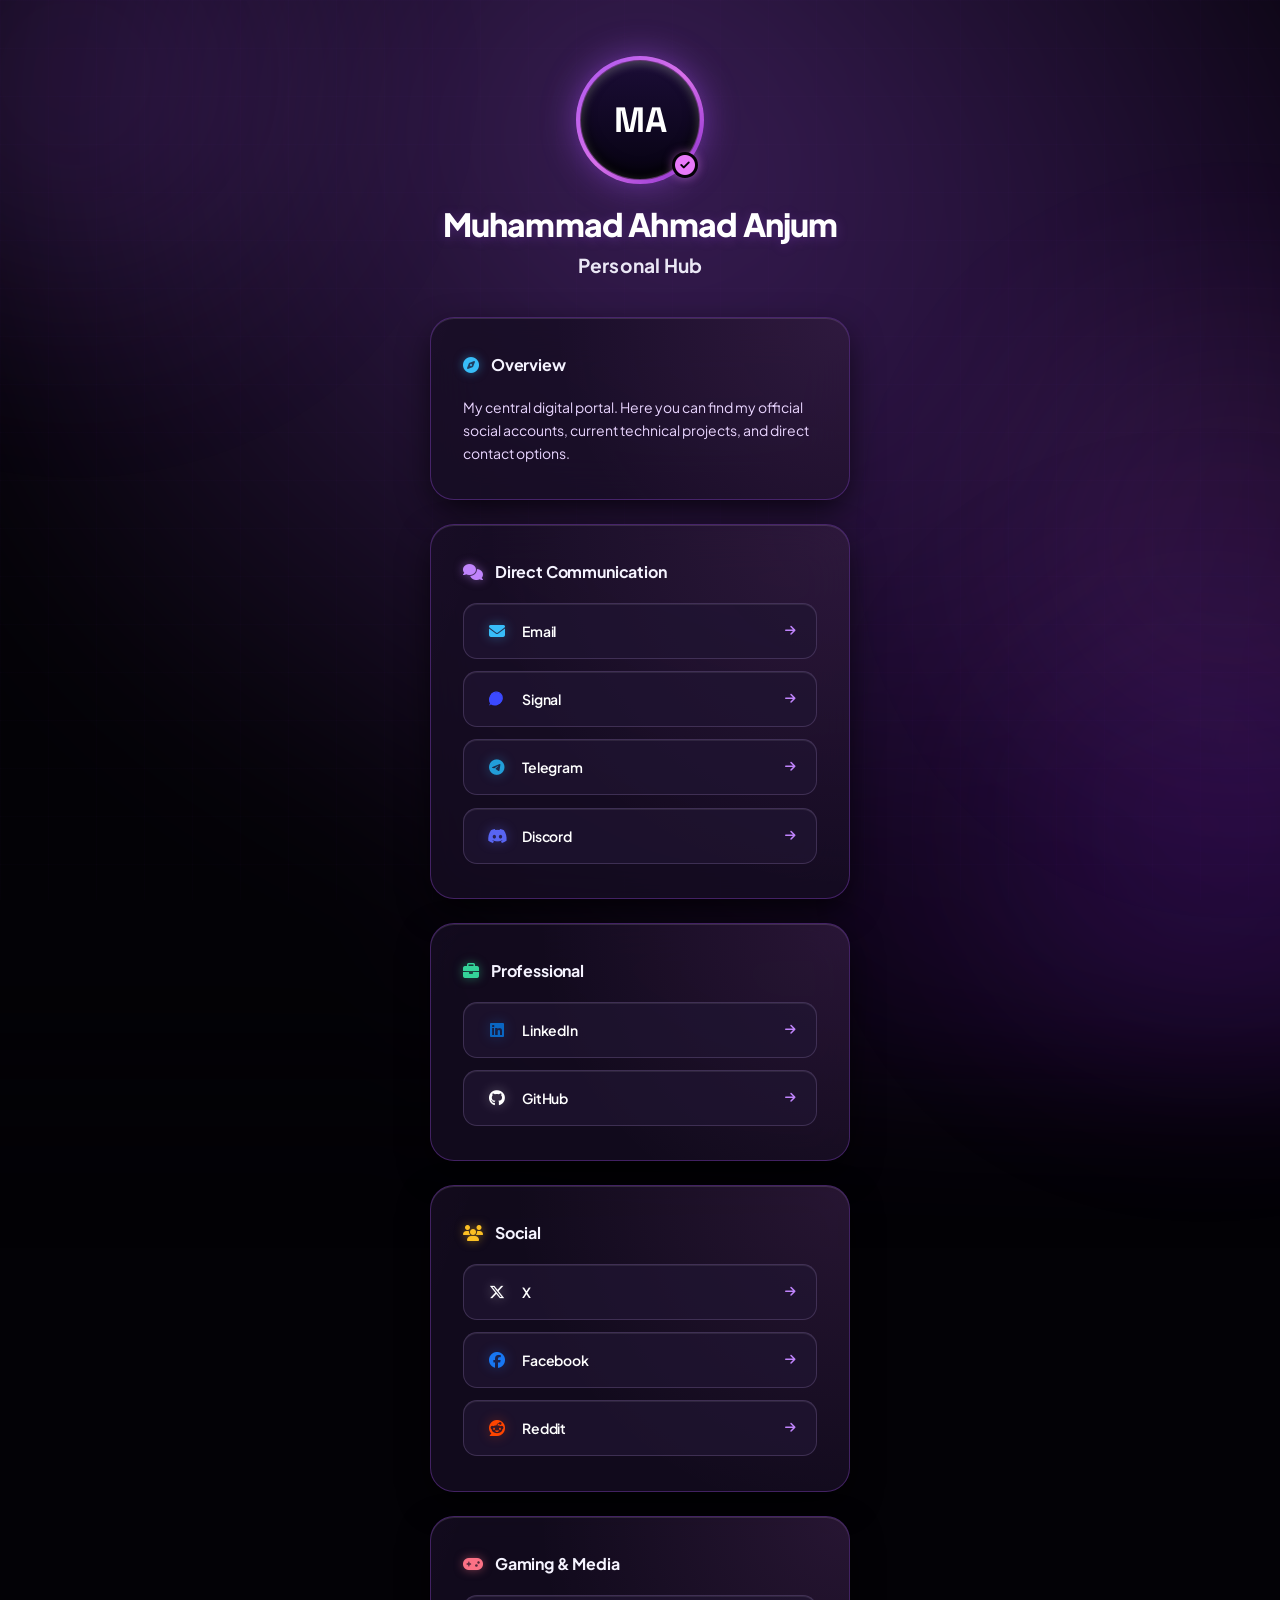
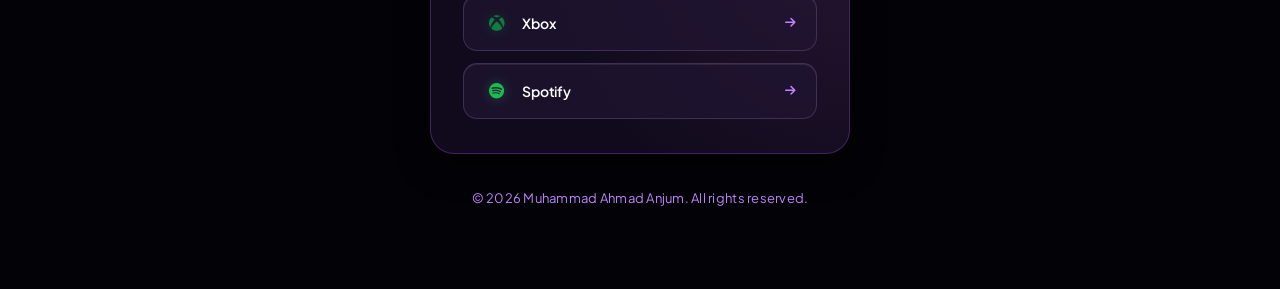
==== commit e7989a1a: "Update index.html" ====
--- a/index.html
+++ b/index.html
@@ -16,7 +16,7 @@
 </head>
 <body>
 
-    <!-- 1.5-Second Cinematic Opening Sequence -->
+    <!-- 2.0-Second Cinematic Opening Sequence -->
     <div id="page-loader" class="page-loader">
         <div class="loader-backdrop-scan"></div>
         <div class="loader-content">
@@ -72,7 +72,13 @@
                 </a>
                 <a href="https://signal.me/#eu/giFS_uNofX14Y6HrnS8mdsIUWYYcZF1wOnW-ahIKJu_mPaOoOz5G_Kz8alIGQmPI" target="_blank" rel="noopener noreferrer" class="btn-premium">
                     <span class="btn-glow-pill"></span>
-                    <i class="fa-solid fa-lock btn-icon icon-signal" aria-hidden="true"></i>
+                    <span class="btn-icon custom-signal-icon">
+                        <!-- Exact Icon-Only Signal Logo Vector matching reference[span_2](start_span)[span_2](end_span) -->
+                        <svg viewBox="0 0 512 512" width="18" height="18" fill="none" xmlns="http://www.w3.org/2000/svg">
+                            <path d="M410.12 170.92C374.32 108.32 309.28 70 236 70 121.08 70 28 163.08 28 278c0 39.52 11.04 76.4 30.24 108.12L28 442l55.88-30.24C115.6 431.04 152.48 442 192 442c114.92 0 207.92-93 207.92-207.92 0-21.28-3.16-41.96-8.8-63.16z" fill="#3B49FF"/>
+                            <circle cx="236" cy="228" r="168" stroke="#3B49FF" stroke-width="38" stroke-linecap="round" stroke-dasharray="42 26"/>
+                        </svg>
+                    </span>
                     <span class="btn-text">Signal</span>
                     <i class="fa-solid fa-arrow-right arrow-icon" aria-hidden="true"></i>
                 </a>
@@ -162,7 +168,7 @@
         </footer>
     </main>
 
-    <!-- Fail-Safe Script Engine (1.5-Second Cadence) -->
+    <!-- Fail-Safe Script Engine (2-Second Cadence) -->
     <script>
         const dismissLoader = () => {
             const loader = document.getElementById('page-loader');
@@ -173,7 +179,7 @@
         };
 
         window.addEventListener('load', dismissLoader);
-        setTimeout(dismissLoader, 1500); // Expanded fail-safe timer to 1.5 seconds
+        setTimeout(dismissLoader, 2000);
 
         document.addEventListener('DOMContentLoaded', () => {
             const buttons = document.querySelectorAll('.btn-premium');
@@ -188,7 +194,7 @@
             });
 
             console.log(
-                '%c ANJUM.PRO %c Cinematic Engine Active (1.5s Opening) ',
+                '%c ANJUM.PRO %c Cinematic Engine Active (Original Signal Icon Logo) ',
                 'background: #a855f7; color: #ffffff; font-weight: bold; padding: 4px 8px; border-radius: 4px 0 0 4px;',
                 'background: #030206; color: #e9d5ff; padding: 4px 8px; border-radius: 0 4px 4px 0;'
             );
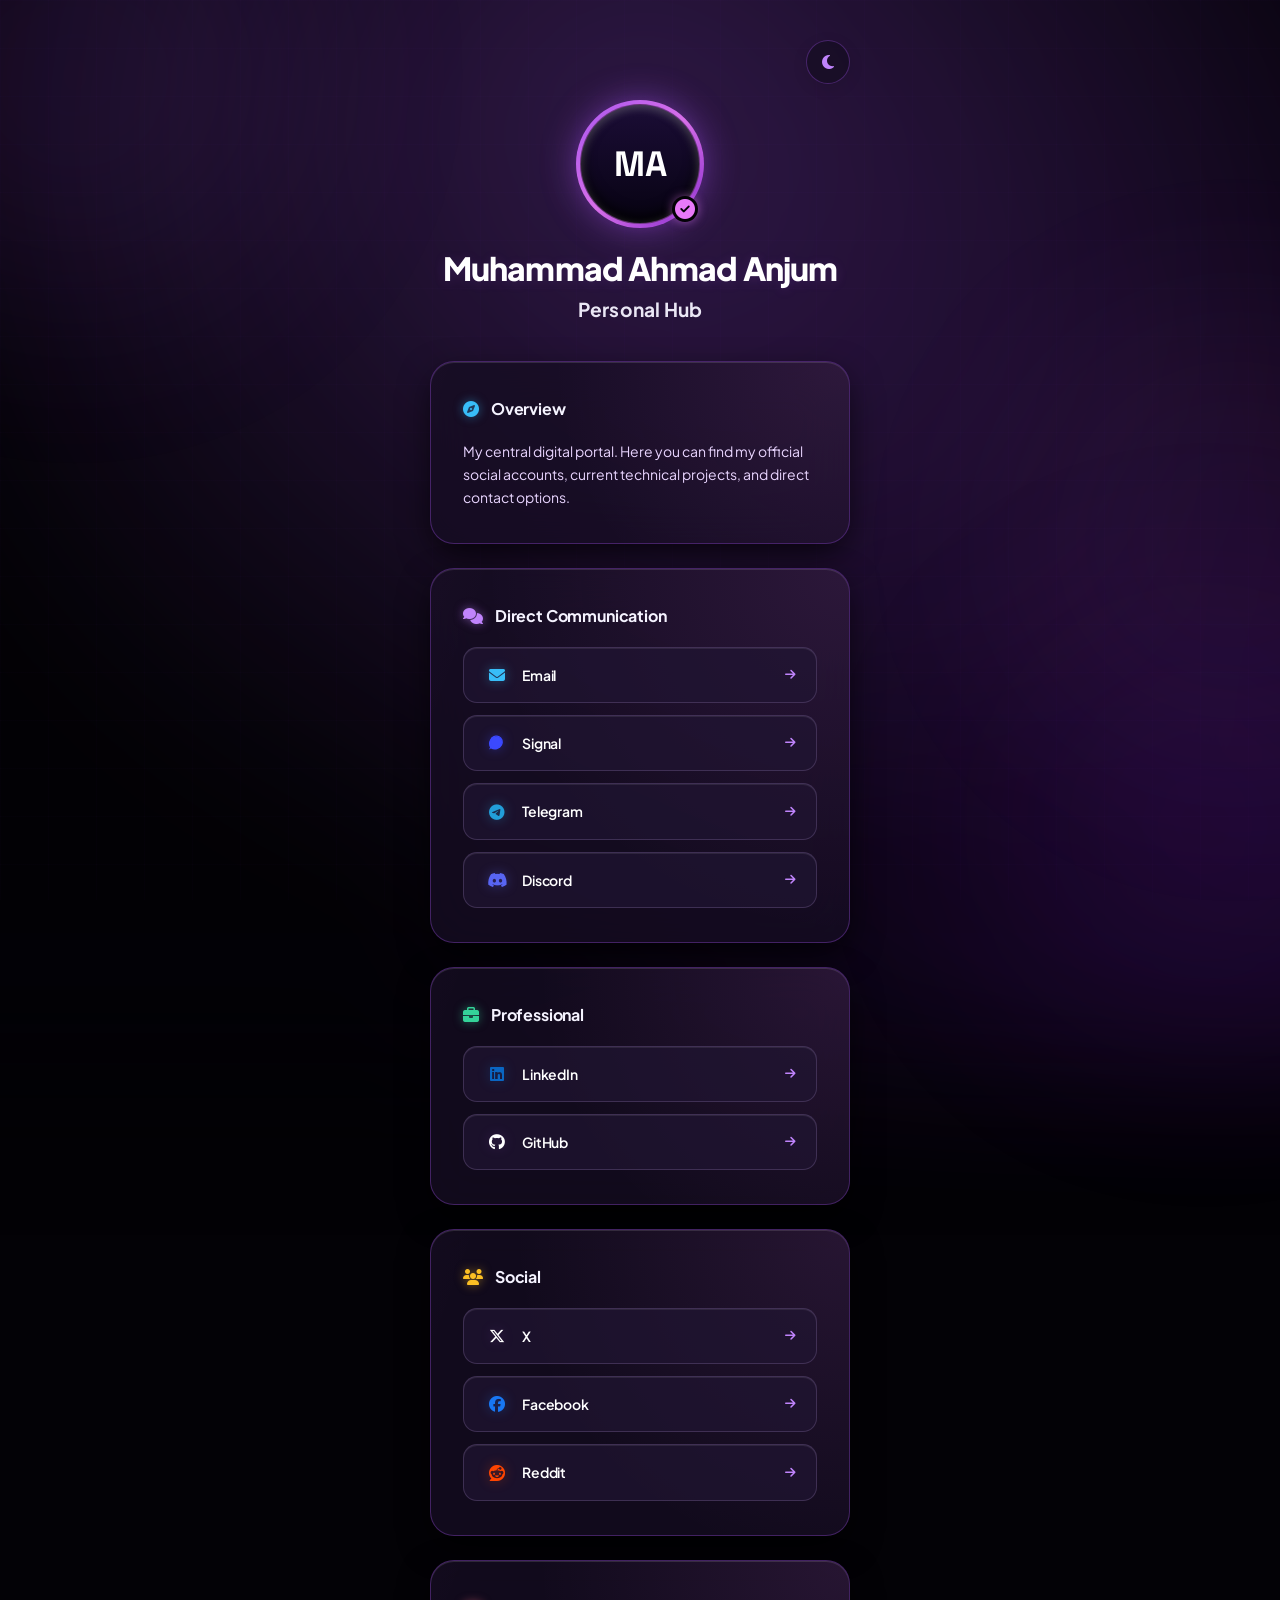
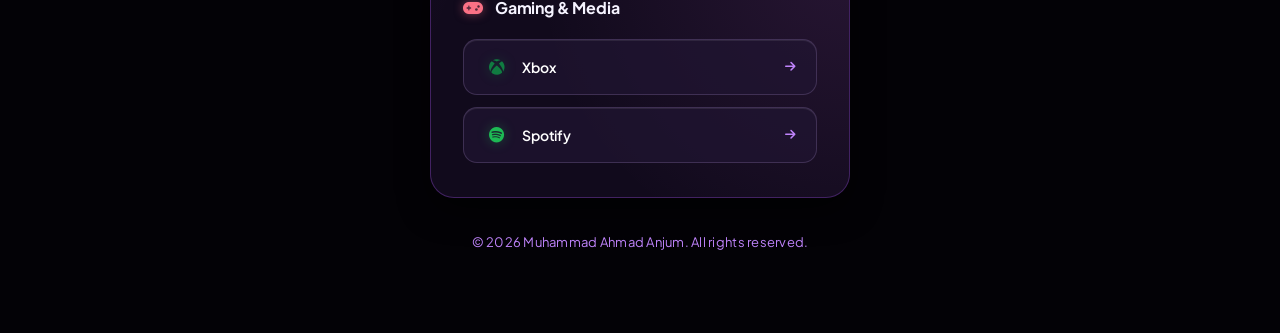
==== commit 9b1ed919: "Update index.html" ====
--- a/index.html
+++ b/index.html
@@ -16,6 +16,9 @@
 </head>
 <body>
 
+    <!-- Cinematic Ripple Eclipse Overlay for Mode Toggle -->
+    <div id="theme-ripple-overlay" class="theme-ripple-overlay"></div>
+
     <!-- 2.0-Second Cinematic Opening Sequence -->
     <div id="page-loader" class="page-loader">
         <div class="loader-backdrop-scan"></div>
@@ -40,6 +43,13 @@
     <div class="ambient-glow-orb orb-3"></div>
 
     <main class="container">
+        <!-- Theme Toggle Switcher -->
+        <div class="theme-switch-wrapper">
+            <button id="theme-toggle-btn" class="theme-toggle-btn" aria-label="Toggle Theme">
+                <i class="fa-solid fa-moon theme-icon" id="theme-icon"></i>
+            </button>
+        </div>
+
         <!-- Profile Header -->
         <header class="header-frameless">
             <div class="avatar-frame">
@@ -73,7 +83,6 @@
                 <a href="https://signal.me/#eu/giFS_uNofX14Y6HrnS8mdsIUWYYcZF1wOnW-ahIKJu_mPaOoOz5G_Kz8alIGQmPI" target="_blank" rel="noopener noreferrer" class="btn-premium">
                     <span class="btn-glow-pill"></span>
                     <span class="btn-icon custom-signal-icon">
-                        <!-- Exact Icon-Only Signal Logo Vector matching reference[span_2](start_span)[span_2](end_span) -->
                         <svg viewBox="0 0 512 512" width="18" height="18" fill="none" xmlns="http://www.w3.org/2000/svg">
                             <path d="M410.12 170.92C374.32 108.32 309.28 70 236 70 121.08 70 28 163.08 28 278c0 39.52 11.04 76.4 30.24 108.12L28 442l55.88-30.24C115.6 431.04 152.48 442 192 442c114.92 0 207.92-93 207.92-207.92 0-21.28-3.16-41.96-8.8-63.16z" fill="#3B49FF"/>
                             <circle cx="236" cy="228" r="168" stroke="#3B49FF" stroke-width="38" stroke-linecap="round" stroke-dasharray="42 26"/>
@@ -168,7 +177,7 @@
         </footer>
     </main>
 
-    <!-- Fail-Safe Script Engine (2-Second Cadence) -->
+    <!-- Script Engine (Loader, Shimmer, & Cinematic Ripple Eclipse) -->
     <script>
         const dismissLoader = () => {
             const loader = document.getElementById('page-loader');
@@ -182,6 +191,43 @@
         setTimeout(dismissLoader, 2000);
 
         document.addEventListener('DOMContentLoaded', () => {
+            const themeBtn = document.getElementById('theme-toggle-btn');
+            const themeIcon = document.getElementById('theme-icon');
+            const htmlElement = document.documentElement;
+            const rippleOverlay = document.getElementById('theme-ripple-overlay');
+
+            const savedTheme = localStorage.getItem('anjum_pro_theme');
+            if (savedTheme === 'light') {
+                htmlElement.classList.add('light-mode');
+                themeIcon.classList.replace('fa-moon', 'fa-sun');
+            }
+
+            themeBtn.addEventListener('click', (e) => {
+                const rect = themeBtn.getBoundingClientRect();
+                const x = rect.left + rect.width / 2;
+                const y = rect.top + rect.height / 2;
+
+                // Position the ripple overlay origin at the toggle button center
+                rippleOverlay.style.left = `${x}px`;
+                rippleOverlay.style.top = `${y}px`;
+                rippleOverlay.classList.add('active');
+
+                setTimeout(() => {
+                    htmlElement.classList.toggle('light-mode');
+                    if (htmlElement.classList.contains('light-mode')) {
+                        themeIcon.classList.replace('fa-moon', 'fa-sun');
+                        localStorage.setItem('anjum_pro_theme', 'light');
+                    } else {
+                        themeIcon.classList.replace('fa-sun', 'fa-moon');
+                        localStorage.setItem('anjum_pro_theme', 'dark');
+                    }
+                }, 300);
+
+                setTimeout(() => {
+                    rippleOverlay.classList.remove('active');
+                }, 750);
+            });
+
             const buttons = document.querySelectorAll('.btn-premium');
             buttons.forEach(btn => {
                 btn.addEventListener('mousemove', e => {
@@ -194,7 +240,7 @@
             });
 
             console.log(
-                '%c ANJUM.PRO %c Cinematic Engine Active (Original Signal Icon Logo) ',
+                '%c ANJUM.PRO %c Cinematic Ripple Theme Engine Active ',
                 'background: #a855f7; color: #ffffff; font-weight: bold; padding: 4px 8px; border-radius: 4px 0 0 4px;',
                 'background: #030206; color: #e9d5ff; padding: 4px 8px; border-radius: 0 4px 4px 0;'
             );
--- a/style.css
+++ b/style.css
@@ -1,5 +1,5 @@
 /* ==========================================================================
-   ANJUM.PRO — LUXURY REFINED OBSIDIAN ENGINE (1.5S OPENING)
+   ANJUM.PRO — LUXURY REFINED OBSIDIAN & LIGHT ENGINE
    ========================================================================== */
 
 :root {
@@ -18,6 +18,51 @@
 
     --glow-card-base: rgba(0, 0, 0, 0.8);
     --glow-card-hover: rgba(168, 85, 247, 0.45);
+    
+    --grid-color: rgba(168, 85, 247, 0.028);
+    --ambient-opacity: 0.85;
+    --ripple-color: #f8fafc;
+}
+
+/* Light Mode Overrides */
+html.light-mode {
+    --bg-dark: #f8fafc;
+    --card-bg: rgba(255, 255, 255, 0.85);
+    --btn-bg: rgba(241, 245, 249, 0.9);
+    
+    --border-card: rgba(168, 85, 247, 0.25);
+    --border-subtle: rgba(168, 85, 247, 0.15);
+    --border-hover: rgba(168, 85, 247, 0.7);
+
+    --text-primary: #0f172a;
+    --text-heading: #1e1b4b;
+    --text-body: #334155;
+    --text-muted: #7c3aed;
+
+    --glow-card-base: rgba(148, 163, 184, 0.15);
+    --glow-card-hover: rgba(168, 85, 247, 0.25);
+
+    --grid-color: rgba(168, 85, 247, 0.04);
+    --ambient-opacity: 0.35;
+    --ripple-color: #030206;
+}
+
+/* Cinematic Ripple Eclipse Overlay */
+.theme-ripple-overlay {
+    position: fixed;
+    width: 0px;
+    height: 0px;
+    border-radius: 50%;
+    background-color: var(--ripple-color);
+    transform: translate(-50%, -50%);
+    z-index: 99999;
+    pointer-events: none;
+    transition: width 0.75s cubic-bezier(0.16, 1, 0.3, 1), height 0.75s cubic-bezier(0.16, 1, 0.3, 1);
+}
+
+.theme-ripple-overlay.active {
+    width: 350vmax;
+    height: 350vmax;
 }
 
 *, *::before, *::after {
@@ -29,7 +74,7 @@
 
 html {
     background-color: var(--bg-dark);
-    color-scheme: dark only;
+    color-scheme: dark light;
     font-size: 16px;
     scroll-behavior: smooth;
     cursor: auto !important;
@@ -48,7 +93,39 @@
 }
 
 /* --------------------------------------------------------------------------
-   1.5-SECOND CINEMATIC KINETIC OPENING SEQUENCE
+   THEME SWITCHER BUTTON STYLES
+   -------------------------------------------------------------------------- */
+.theme-switch-wrapper {
+    display: flex;
+    justify-content: flex-end;
+    margin-bottom: 20px;
+    position: relative;
+    z-index: 10;
+}
+
+.theme-toggle-btn {
+    background: var(--card-bg);
+    border: 1px solid var(--border-card);
+    color: var(--text-muted);
+    width: 44px;
+    height: 44px;
+    border-radius: 50%;
+    display: flex;
+    align-items: center;
+    justify-content: center;
+    font-size: 1rem;
+    box-shadow: 0 4px 15px rgba(0, 0, 0, 0.1);
+    transition: transform 0.3s cubic-bezier(0.16, 1, 0.3, 1), background-color 0.3s ease, border-color 0.3s ease, color 0.3s ease;
+}
+
+.theme-toggle-btn:hover {
+    transform: scale(1.1) rotate(15deg);
+    border-color: var(--border-hover);
+    color: var(--text-primary);
+}
+
+/* --------------------------------------------------------------------------
+   2.0-SECOND CINEMATIC KINETIC OPENING SEQUENCE
    -------------------------------------------------------------------------- */
 .page-loader {
     position: fixed;
@@ -74,7 +151,7 @@
     position: absolute;
     inset: 0;
     background: linear-gradient(180deg, transparent 0%, rgba(168, 85, 247, 0.15) 50%, transparent 100%);
-    animation: scanlinePass 1.5s ease-in-out infinite;
+    animation: scanlinePass 2s ease-in-out infinite;
     pointer-events: none;
 }
 
@@ -106,14 +183,14 @@
 .core-ring-1 {
     border-top-color: #a855f7;
     border-bottom-color: #e879f9;
-    animation: loaderSpinClockwise 1.2s linear infinite;
+    animation: loaderSpinClockwise 1.4s linear infinite;
 }
 
 .core-ring-2 {
     inset: -6px;
     border-left-color: #c084fc;
     border-right-color: rgba(168, 85, 247, 0.2);
-    animation: loaderSpinCounter 1.8s linear infinite;
+    animation: loaderSpinCounter 2.2s linear infinite;
 }
 
 .loader-monogram {
@@ -122,7 +199,7 @@
     font-weight: 800;
     color: var(--text-primary);
     letter-spacing: -0.02em;
-    animation: loaderCorePulse 1.2s ease-in-out infinite alternate;
+    animation: loaderCorePulse 1.4s ease-in-out infinite alternate;
 }
 
 .loader-text-wrapper {
@@ -155,7 +232,7 @@
     position: absolute;
     inset: 0;
     background: linear-gradient(90deg, #a855f7, #e879f9);
-    animation: progressLoad 1.5s cubic-bezier(0.16, 1, 0.3, 1) forwards;
+    animation: progressLoad 2s cubic-bezier(0.16, 1, 0.3, 1) forwards;
 }
 
 @keyframes loaderSpinClockwise {
@@ -213,20 +290,21 @@
         var(--bg-dark);
     filter: blur(70px);
     will-change: transform;
+    opacity: var(--ambient-opacity);
     animation: backgroundFluidBreath 18s cubic-bezier(0.37, 0, 0.63, 1) infinite alternate;
 }
 
 @keyframes backgroundFluidBreath {
-    0% { transform: scale(1) translate(0, 0); opacity: 0.85; }
-    50% { transform: scale(1.05) translate(15px, -15px); opacity: 1; }
-    100% { transform: scale(1.02) translate(-10px, 10px); opacity: 0.9; }
+    0% { transform: scale(1) translate(0, 0); opacity: var(--ambient-opacity); }
+    50% { transform: scale(1.05) translate(15px, -15px); opacity: calc(var(--ambient-opacity) + 0.15); }
+    100% { transform: scale(1.02) translate(-10px, 10px); opacity: var(--ambient-opacity); }
 }
 
 .cyber-grid-overlay {
     position: fixed;
     inset: 0;
-    background-image: linear-gradient(rgba(168, 85, 247, 0.028) 1px, transparent 1px),
-                      linear-gradient(90deg, rgba(168, 85, 247, 0.028) 1px, transparent 1px);
+    background-image: linear-gradient(var(--grid-color) 1px, transparent 1px),
+                      linear-gradient(90deg, var(--grid-color) 1px, transparent 1px);
     background-size: 48px 48px;
     z-index: 0;
     pointer-events: none;
@@ -241,7 +319,7 @@
     filter: blur(110px);
     pointer-events: none;
     z-index: 0;
-    opacity: 0.4;
+    opacity: 0.3;
     will-change: transform;
 }
 
@@ -284,7 +362,7 @@
 .container {
     max-width: 460px;
     margin: 0 auto;
-    padding: 60px 20px;
+    padding: 40px 20px 60px;
     position: relative;
     z-index: 1;
 }
@@ -353,9 +431,16 @@
     font-family: 'Space Grotesk', sans-serif;
     font-size: 2.2rem;
     font-weight: 800;
-    color: var(--text-primary);
+    color: #ffffff;
     box-shadow: inset 0 3px 10px rgba(255, 255, 255, 0.25), inset 0 -6px 14px rgba(0, 0, 0, 0.95);
     animation: monogramBreath 5s ease-in-out infinite alternate;
+}
+
+html.light-mode .avatar-content {
+    background: linear-gradient(180deg, #f3e8ff 0%, #e9d5ff 100%);
+    color: #581c87;
+    border-color: rgba(168, 85, 247, 0.5);
+    box-shadow: inset 0 2px 6px rgba(255, 255, 255, 0.9), inset 0 -4px 10px rgba(168, 85, 247, 0.2);
 }
 
 @keyframes monogramBreath {
@@ -367,7 +452,7 @@
     position: absolute;
     bottom: 2px;
     right: 2px;
-    background-color: #030206;
+    background-color: var(--bg-dark);
     border-radius: 50%;
     padding: 3px;
     color: #e879f9;
@@ -393,7 +478,7 @@
     margin-bottom: 6px;
     line-height: 1.25;
     color: var(--text-primary);
-    text-shadow: 0 2px 12px rgba(168, 85, 247, 0.25);
+    text-shadow: 0 2px 12px rgba(168, 85, 247, 0.15);
 }
 
 .subtitle {
@@ -417,10 +502,13 @@
     padding: 34px 32px;
     margin-bottom: 24px;
     box-shadow: 0 12px 35px -5px var(--glow-card-base), inset 0 1px 0 rgba(255, 255, 255, 0.12);
-    transition: transform 0.5s cubic-bezier(0.16, 1, 0.3, 1), box-shadow 0.5s cubic-bezier(0.16, 1, 0.3, 1), border-color 0.5s ease;
     position: relative;
     overflow: hidden;
     will-change: transform, box-shadow;
+}
+
+html.light-mode .glass-card {
+    box-shadow: 0 12px 30px -5px rgba(168, 85, 247, 0.12), inset 0 1px 0 rgba(255, 255, 255, 0.8);
 }
 
 /* Silky, Smooth Ambient Sweep Shine */
@@ -468,12 +556,6 @@
     z-index: 0;
 }
 
-.glass-card:nth-of-type(1) { animation-delay: 0.15s; }
-.glass-card:nth-of-type(2) { animation-delay: 0.25s; }
-.glass-card:nth-of-type(3) { animation-delay: 0.35s; }
-.glass-card:nth-of-type(4) { animation-delay: 0.45s; }
-.glass-card:nth-of-type(5) { animation-delay: 0.55s; }
-
 .glass-card:hover {
     border-color: var(--border-hover);
     box-shadow: 0 16px 45px -4px var(--glow-card-hover), inset 0 1px 0 rgba(255, 255, 255, 0.3);
@@ -542,9 +624,11 @@
     font-weight: 600;
     position: relative;
     overflow: hidden;
-    transition: transform 0.4s cubic-bezier(0.16, 1, 0.3, 1), border-color 0.4s ease, background-color 0.4s ease, box-shadow 0.4s ease;
     box-shadow: inset 0 1px 0 rgba(255, 255, 255, 0.08);
-    will-change: transform, border-color, box-shadow;
+}
+
+html.light-mode .btn-premium {
+    box-shadow: inset 0 1px 0 rgba(255, 255, 255, 0.9), 0 2px 6px rgba(0, 0, 0, 0.02);
 }
 
 /* Smooth Cursor-Tracking Glow Pill */
@@ -584,9 +668,9 @@
 
 .btn-premium:hover {
     border-color: var(--border-hover);
-    background-color: rgba(48, 32, 78, 0.9);
+    background-color: rgba(168, 85, 247, 0.08);
     transform: translateY(-2.5px) scale(1.012);
-    box-shadow: 0 10px 24px -5px rgba(168, 85, 247, 0.35), inset 0 1px 0 rgba(255, 255, 255, 0.25);
+    box-shadow: 0 10px 24px -5px rgba(168, 85, 247, 0.3), inset 0 1px 0 rgba(255, 255, 255, 0.25);
 }
 
 .btn-premium:active {
@@ -606,12 +690,12 @@
 
 /* Brand Colors with Refined Ambient Glows */
 .icon-email    { color: #38bdf8; filter: drop-shadow(0 0 6px rgba(56, 189, 248, 0.4)); }
-.icon-signal   { color: #3390ec; filter: drop-shadow(0 0 6px rgba(51, 144, 236, 0.4)); }
+.custom-signal-icon { color: #3B49FF; filter: drop-shadow(0 0 6px rgba(59, 73, 255, 0.4)); }
 .icon-telegram { color: #229ed9; filter: drop-shadow(0 0 6px rgba(34, 158, 217, 0.4)); }
 .icon-discord  { color: #5865f2; filter: drop-shadow(0 0 6px rgba(88, 101, 242, 0.4)); }
 .icon-linkedin { color: #0a66c2; filter: drop-shadow(0 0 6px rgba(10, 102, 194, 0.4)); }
-.icon-github   { color: #ffffff; filter: drop-shadow(0 0 6px rgba(255, 255, 255, 0.4)); }
-.icon-x        { color: #ffffff; filter: drop-shadow(0 0 6px rgba(255, 255, 255, 0.4)); }
+.icon-github   { color: var(--text-primary); filter: drop-shadow(0 0 6px rgba(168, 85, 247, 0.2)); }
+.icon-x        { color: var(--text-primary); filter: drop-shadow(0 0 6px rgba(168, 85, 247, 0.2)); }
 .icon-facebook { color: #1877f2; filter: drop-shadow(0 0 6px rgba(24, 119, 242, 0.4)); }
 .icon-reddit   { color: #ff4500; filter: drop-shadow(0 0 6px rgba(255, 69, 0, 0.4)); }
 .icon-xbox     { color: #107c41; filter: drop-shadow(0 0 6px rgba(16, 124, 65, 0.4)); }
@@ -636,7 +720,7 @@
 
 .btn-premium:hover .arrow-icon {
     transform: translateX(5px);
-    color: #ffffff;
+    color: var(--text-primary);
 }
 
 /* --------------------------------------------------------------------------
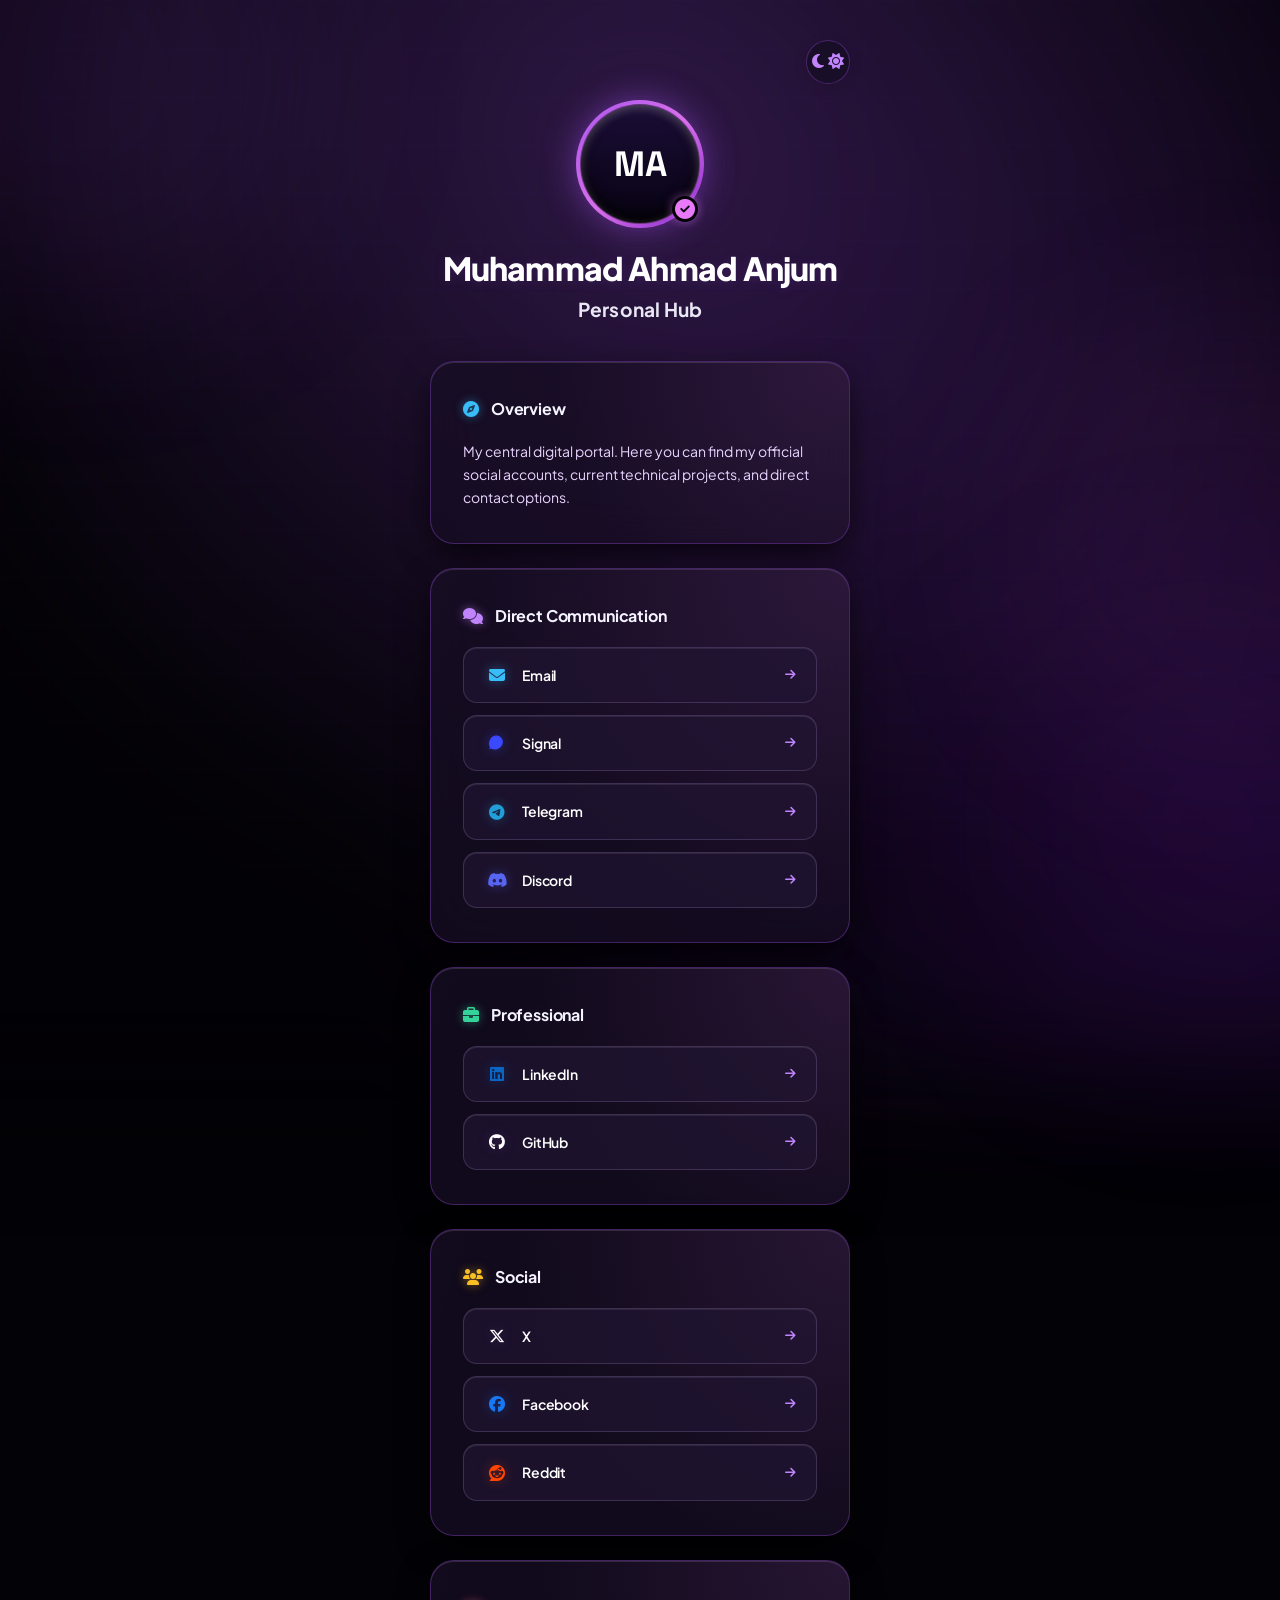
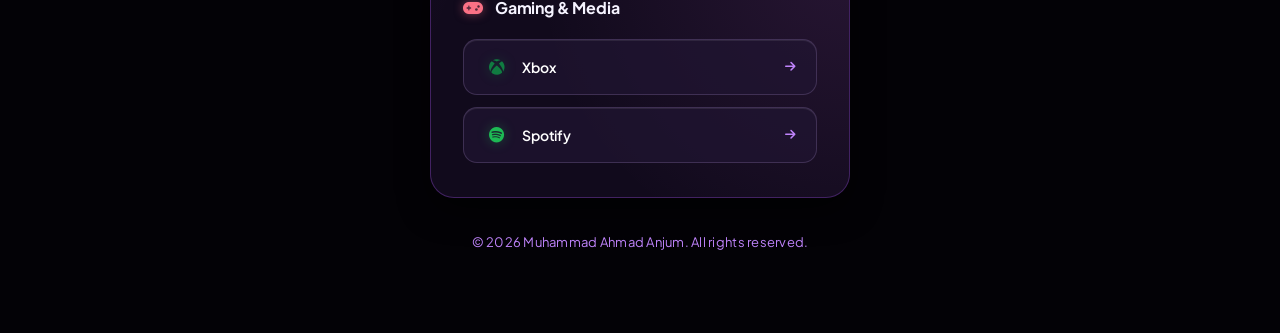
==== commit fc74b003: "Update index.html" ====
--- a/index.html
+++ b/index.html
@@ -3,7 +3,50 @@
 <head>
     <meta charset="UTF-8">
     <meta name="viewport" content="width=device-width, initial-scale=1.0">
+    
+    <!-- Primary Search Engine SEO -->
     <title>Muhammad Ahmad Anjum | Personal Hub</title>
+    <meta name="title" content="Muhammad Ahmad Anjum | Personal Hub">
+    <meta name="description" content="Official digital portal of Muhammad Ahmad Anjum. Connect via Email, Signal, Telegram, Discord, GitHub, or LinkedIn.">
+    <meta name="keywords" content="Muhammad Ahmad Anjum, Ahmad Anjum, personal hub, portfolio, tech consultant">
+    <meta name="robots" content="index, follow">
+    <meta name="author" content="Muhammad Ahmad Anjum">
+    <link rel="canonical" href="https://anjum.pro/">
+
+    <!-- Security & HTTPS Policy -->
+    <meta http-equiv="Content-Security-Policy" content="upgrade-insecure-requests">
+
+    <!-- Open Graph / Facebook / LinkedIn / WhatsApp -->
+    <meta property="og:type" content="website">
+    <meta property="og:url" content="https://anjum.pro/">
+    <meta property="og:title" content="Muhammad Ahmad Anjum | Personal Hub">
+    <meta property="og:description" content="Official personal portal, ongoing technical projects, and direct contact options.">
+    <meta property="og:image" content="https://anjum.pro/assets/og-preview.png">
+
+    <!-- Twitter / X Meta Tags -->
+    <meta name="twitter:card" content="summary_large_image">
+    <meta name="twitter:url" content="https://anjum.pro/">
+    <meta name="twitter:title" content="Muhammad Ahmad Anjum | Personal Hub">
+    <meta name="twitter:description" content="Official personal portal, ongoing technical projects, and direct contact options.">
+    <meta name="twitter:image" content="https://anjum.pro/assets/og-preview.png">
+    <meta name="twitter:site" content="@m_ahmad_anjum">
+
+    <!-- Structured Data (JSON-LD for Google Knowledge Panel) -->
+    <script type="application/ld+json">
+    {
+      "@context": "https://schema.org",
+      "@type": "Person",
+      "name": "Muhammad Ahmad Anjum",
+      "url": "https://anjum.pro/",
+      "sameAs": [
+        "https://www.linkedin.com/in/muhammadahmadanjum",
+        "https://github.com/muhammadahmadanjum19",
+        "https://x.com/m_ahmad_anjum",
+        "https://www.facebook.com/muhammadahmadanjum.19",
+        "https://www.reddit.com/user/muhammad_ahmad_anjum"
+      ]
+    }
+    </script>
     
     <!-- External Typography & Icon Assets -->
     <link rel="preconnect" href="https://fonts.googleapis.com">
@@ -16,10 +59,7 @@
 </head>
 <body>
 
-    <!-- Cinematic Ripple Eclipse Overlay for Mode Toggle -->
-    <div id="theme-ripple-overlay" class="theme-ripple-overlay"></div>
-
-    <!-- 2.0-Second Cinematic Opening Sequence -->
+    <!-- Cinematic Kinetic Page Loader -->
     <div id="page-loader" class="page-loader">
         <div class="loader-backdrop-scan"></div>
         <div class="loader-content">
@@ -46,7 +86,11 @@
         <!-- Theme Toggle Switcher -->
         <div class="theme-switch-wrapper">
             <button id="theme-toggle-btn" class="theme-toggle-btn" aria-label="Toggle Theme">
-                <i class="fa-solid fa-moon theme-icon" id="theme-icon"></i>
+                <div class="toggle-track">
+                    <i class="fa-solid fa-moon theme-icon-moon"></i>
+                    <i class="fa-solid fa-sun theme-icon-sun"></i>
+                    <div class="toggle-thumb"></div>
+                </div>
             </button>
         </div>
 
@@ -177,7 +221,7 @@
         </footer>
     </main>
 
-    <!-- Script Engine (Loader, Shimmer, & Cinematic Ripple Eclipse) -->
+    <!-- Script Engine -->
     <script>
         const dismissLoader = () => {
             const loader = document.getElementById('page-loader');
@@ -192,40 +236,31 @@
 
         document.addEventListener('DOMContentLoaded', () => {
             const themeBtn = document.getElementById('theme-toggle-btn');
-            const themeIcon = document.getElementById('theme-icon');
             const htmlElement = document.documentElement;
-            const rippleOverlay = document.getElementById('theme-ripple-overlay');
 
             const savedTheme = localStorage.getItem('anjum_pro_theme');
             if (savedTheme === 'light') {
                 htmlElement.classList.add('light-mode');
-                themeIcon.classList.replace('fa-moon', 'fa-sun');
+            } else {
+                htmlElement.classList.remove('light-mode');
+                localStorage.setItem('anjum_pro_theme', 'dark');
             }
 
-            themeBtn.addEventListener('click', (e) => {
-                const rect = themeBtn.getBoundingClientRect();
-                const x = rect.left + rect.width / 2;
-                const y = rect.top + rect.height / 2;
-
-                // Position the ripple overlay origin at the toggle button center
-                rippleOverlay.style.left = `${x}px`;
-                rippleOverlay.style.top = `${y}px`;
-                rippleOverlay.classList.add('active');
+            themeBtn.addEventListener('click', () => {
+                htmlElement.classList.add('quantum-morphing');
 
                 setTimeout(() => {
                     htmlElement.classList.toggle('light-mode');
                     if (htmlElement.classList.contains('light-mode')) {
-                        themeIcon.classList.replace('fa-moon', 'fa-sun');
                         localStorage.setItem('anjum_pro_theme', 'light');
                     } else {
-                        themeIcon.classList.replace('fa-sun', 'fa-moon');
                         localStorage.setItem('anjum_pro_theme', 'dark');
                     }
-                }, 300);
+                }, 400);
 
                 setTimeout(() => {
-                    rippleOverlay.classList.remove('active');
-                }, 750);
+                    htmlElement.classList.remove('quantum-morphing');
+                }, 900);
             });
 
             const buttons = document.querySelectorAll('.btn-premium');
@@ -240,9 +275,9 @@
             });
 
             console.log(
-                '%c ANJUM.PRO %c Cinematic Ripple Theme Engine Active ',
+                '%c ANJUM.PRO %c Frosted Glass Theme Engine Active ',
                 'background: #a855f7; color: #ffffff; font-weight: bold; padding: 4px 8px; border-radius: 4px 0 0 4px;',
-                'background: #030206; color: #e9d5ff; padding: 4px 8px; border-radius: 0 4px 4px 0;'
+                'background: #0a0812; color: #e9d5ff; padding: 4px 8px; border-radius: 0 4px 4px 0;'
             );
         });
     </script>
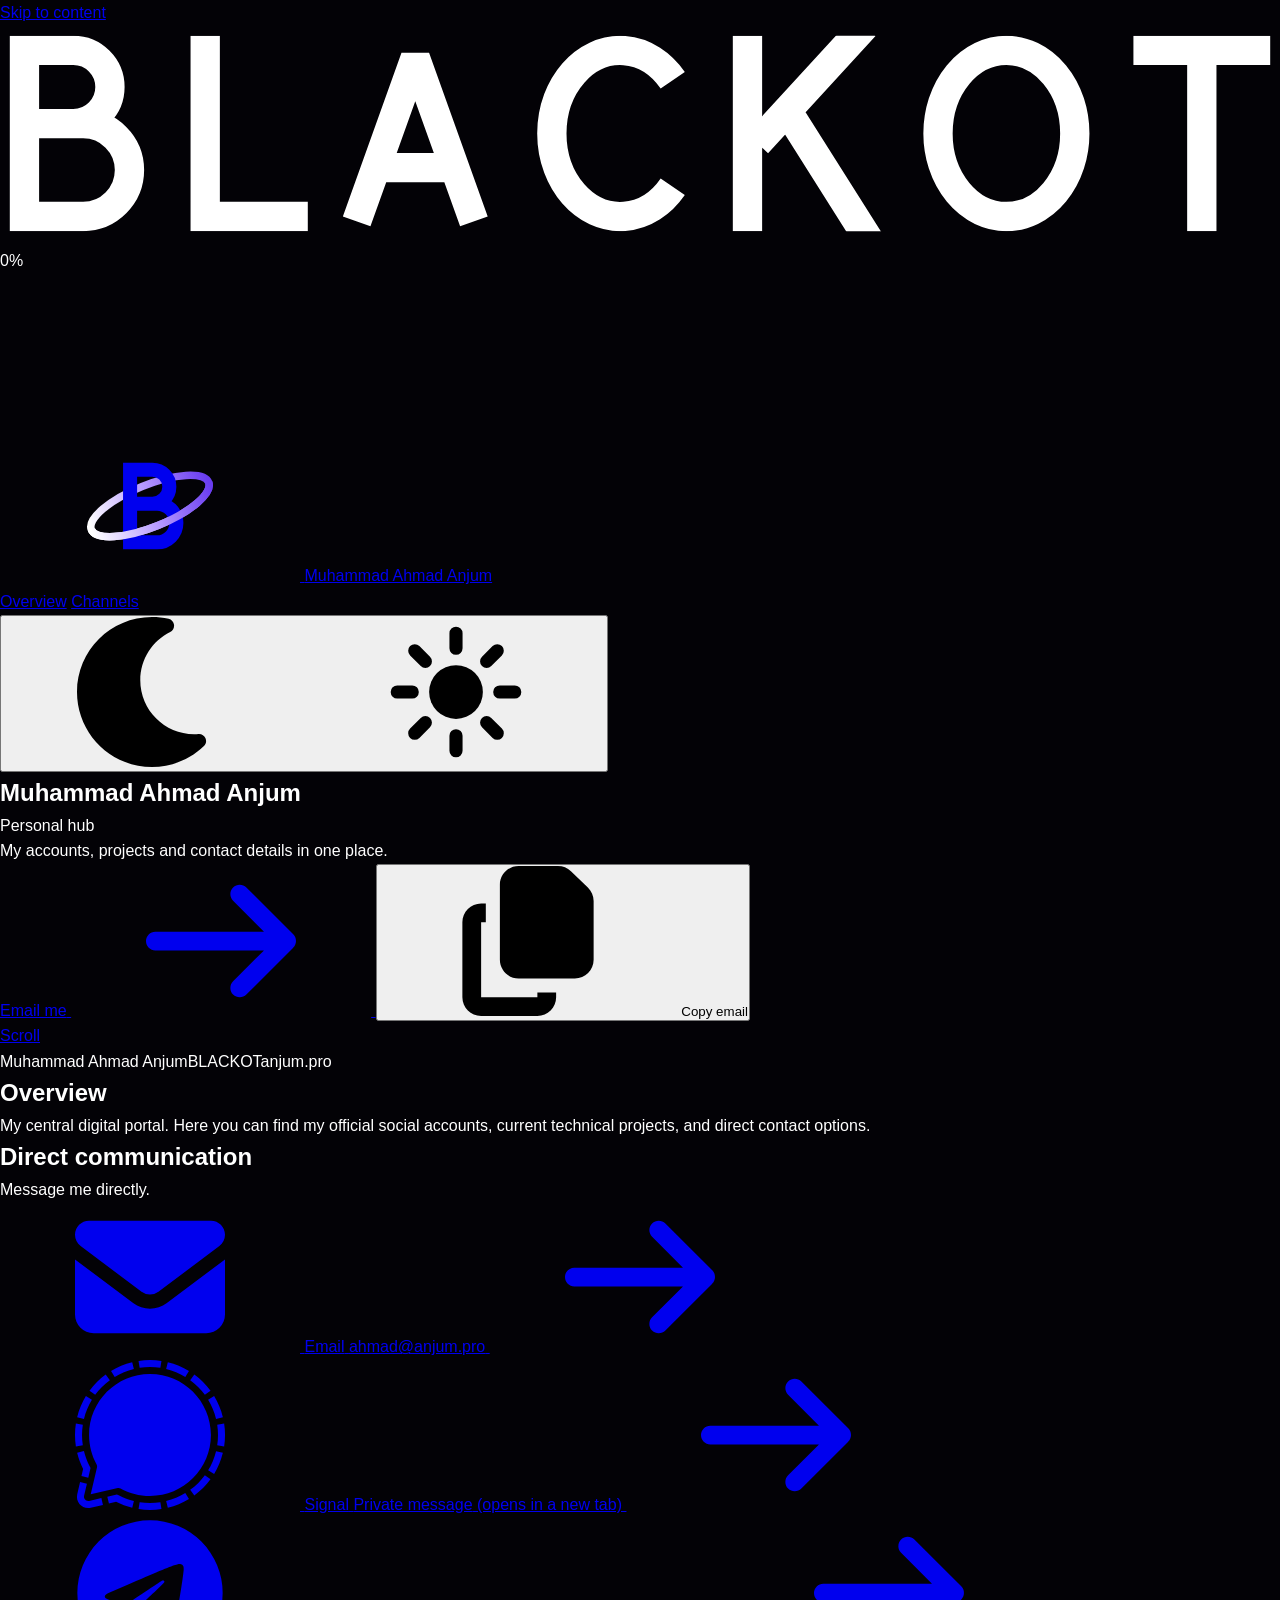
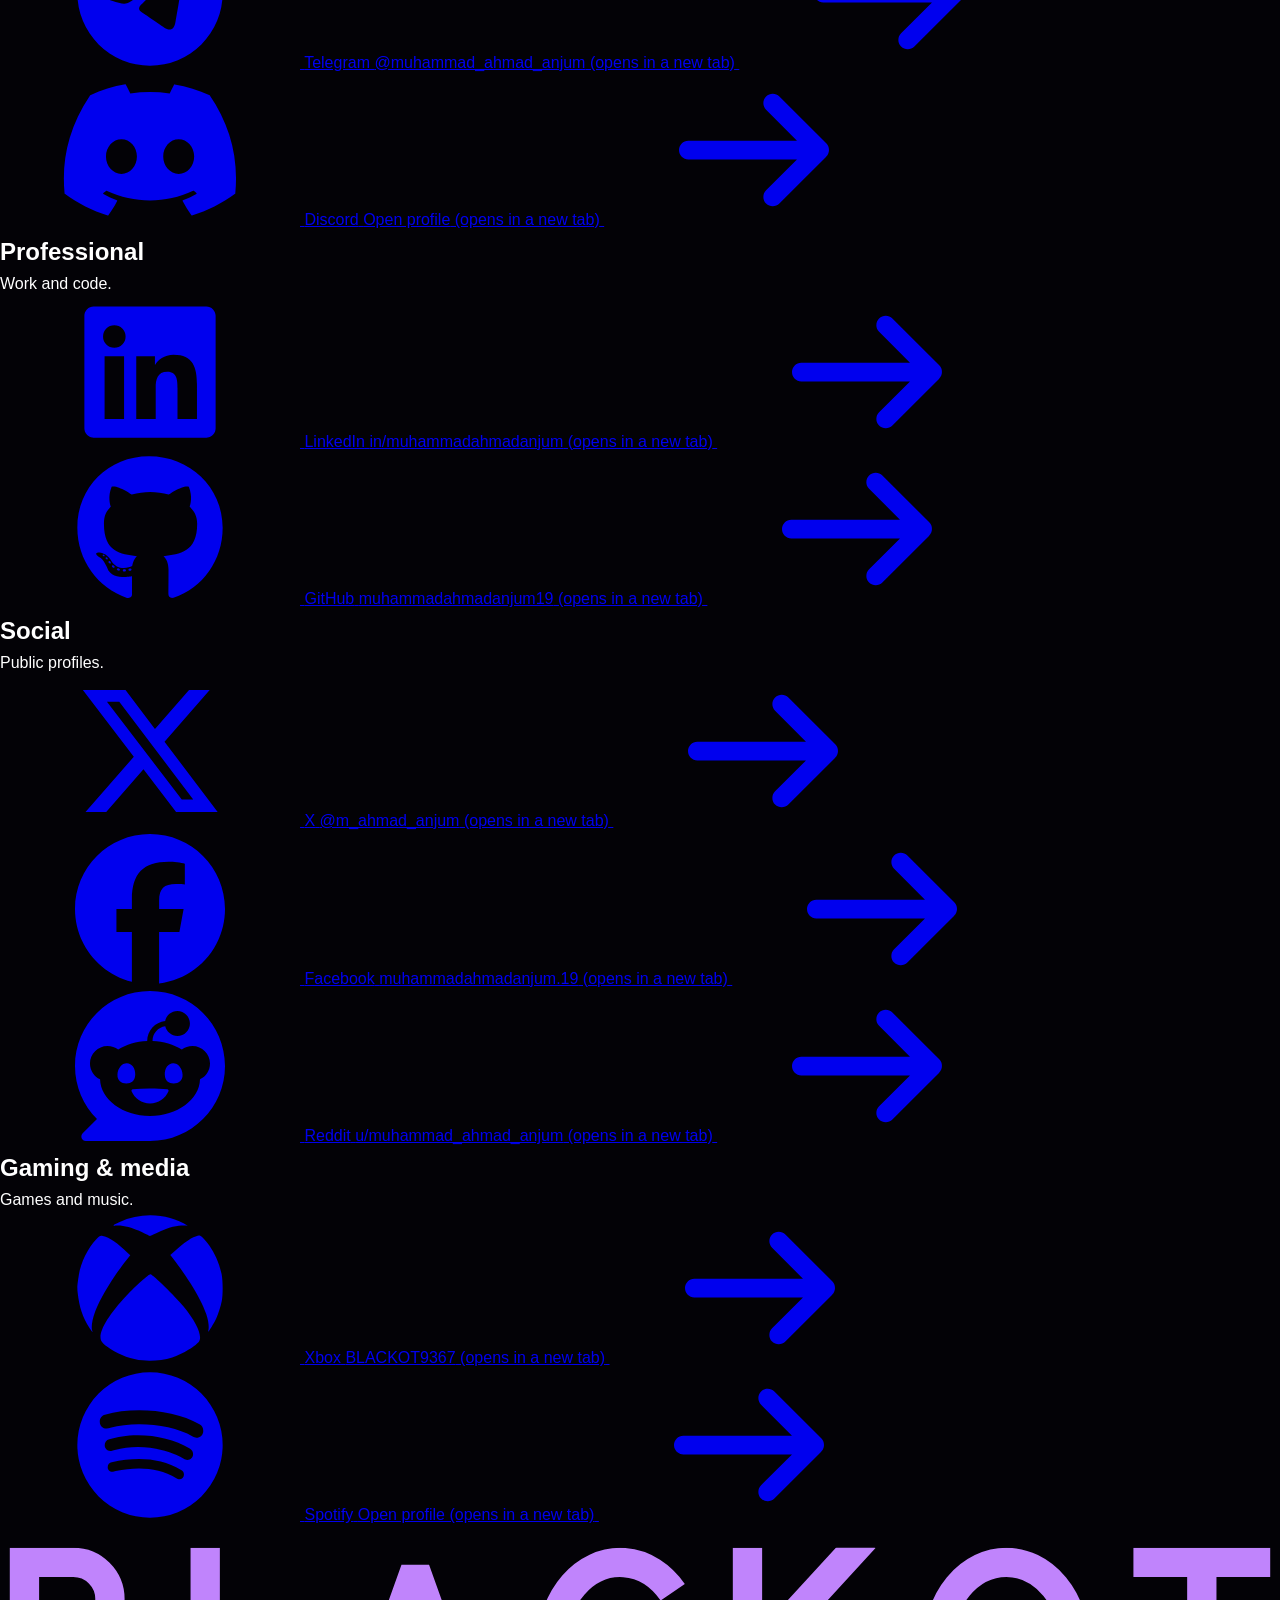
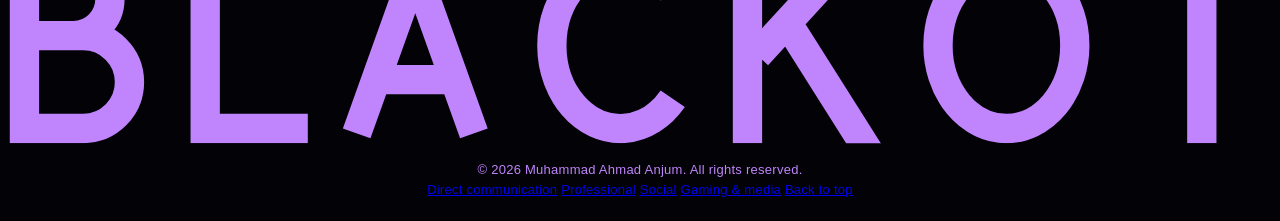
==== commit e19f109b: "Update index.html" ====
--- a/index.html
+++ b/index.html
@@ -1,285 +1,379 @@
 <!DOCTYPE html>
-<html lang="en">
+<html lang="en" class="no-js" data-theme="dark">
 <head>
-    <meta charset="UTF-8">
-    <meta name="viewport" content="width=device-width, initial-scale=1.0">
-    
-    <!-- Primary Search Engine SEO -->
-    <title>Muhammad Ahmad Anjum | Personal Hub</title>
-    <meta name="title" content="Muhammad Ahmad Anjum | Personal Hub">
-    <meta name="description" content="Official digital portal of Muhammad Ahmad Anjum. Connect via Email, Signal, Telegram, Discord, GitHub, or LinkedIn.">
-    <meta name="keywords" content="Muhammad Ahmad Anjum, Ahmad Anjum, personal hub, portfolio, tech consultant">
-    <meta name="robots" content="index, follow">
+    <meta charset="utf-8">
+    <meta name="viewport" content="width=device-width, initial-scale=1, viewport-fit=cover">
+    <script>
+        /* Runs before first paint: enables JS-only styles and applies the saved theme (no flash). */
+        document.documentElement.className = 'js';
+        try { if (localStorage.getItem('anjum_pro_theme') === 'light') document.documentElement.setAttribute('data-theme', 'light'); } catch (e) {}
+    </script>
+
+    <!-- Primary search engine SEO -->
+    <title>Muhammad Ahmad Anjum | Official Personal Hub | BLACKOT</title>
+    <meta name="title" content="Muhammad Ahmad Anjum | Official Personal Hub | BLACKOT">
+    <meta name="description" content="Official website of Muhammad Ahmad Anjum (BLACKOT). Find his official profiles and contact him by email, Signal, Telegram, Discord, LinkedIn or GitHub.">
+    <meta name="keywords" content="Muhammad Ahmad Anjum, Ahmad Anjum, Anjum, BLACKOT, anjum.pro, personal hub, personal website, portfolio, tech consultant">
     <meta name="author" content="Muhammad Ahmad Anjum">
+    <meta name="robots" content="index, follow, max-image-preview:large, max-snippet:-1, max-video-preview:-1">
+    <meta name="googlebot" content="index, follow, max-image-preview:large, max-snippet:-1, max-video-preview:-1">
+    <meta name="application-name" content="Muhammad Ahmad Anjum">
+    <meta name="apple-mobile-web-app-title" content="BLACKOT">
+    <meta name="referrer" content="strict-origin-when-cross-origin">
+    <meta name="color-scheme" content="dark light">
+    <meta name="theme-color" content="#030307">
+    <meta name="msapplication-TileColor" content="#030307">
     <link rel="canonical" href="https://anjum.pro/">
-
-    <!-- Security & HTTPS Policy -->
+    <link rel="alternate" hreflang="en" href="https://anjum.pro/">
+    <link rel="alternate" hreflang="x-default" href="https://anjum.pro/">
+
+    <!-- Security & HTTPS policy -->
     <meta http-equiv="Content-Security-Policy" content="upgrade-insecure-requests">
 
-    <!-- Open Graph / Facebook / LinkedIn / WhatsApp -->
+    <!-- Tab icon (BLACKOT) and app icons -->
+    <link rel="icon" href="favicon.svg" type="image/svg+xml">
+    <link rel="icon" href="favicon.ico" sizes="48x48">
+    <link rel="icon" href="assets/icons/favicon-32.png" type="image/png" sizes="32x32">
+    <link rel="icon" href="assets/icons/favicon-16.png" type="image/png" sizes="16x16">
+    <link rel="apple-touch-icon" href="assets/icons/apple-touch-icon.png" sizes="180x180">
+    <link rel="manifest" href="site.webmanifest">
+
+    <!-- Open Graph / Facebook / LinkedIn / WhatsApp / Telegram / Discord -->
     <meta property="og:type" content="website">
+    <meta property="og:site_name" content="Muhammad Ahmad Anjum">
+    <meta property="og:locale" content="en_US">
     <meta property="og:url" content="https://anjum.pro/">
-    <meta property="og:title" content="Muhammad Ahmad Anjum | Personal Hub">
-    <meta property="og:description" content="Official personal portal, ongoing technical projects, and direct contact options.">
+    <meta property="og:title" content="Muhammad Ahmad Anjum | Official Personal Hub">
+    <meta property="og:description" content="Muhammad Ahmad Anjum's official personal hub: social accounts, technical projects and direct contact options in one place.">
     <meta property="og:image" content="https://anjum.pro/assets/og-preview.png">
-
-    <!-- Twitter / X Meta Tags -->
+    <meta property="og:image:secure_url" content="https://anjum.pro/assets/og-preview.png">
+    <meta property="og:image:type" content="image/png">
+    <meta property="og:image:width" content="1200">
+    <meta property="og:image:height" content="630">
+    <meta property="og:image:alt" content="Muhammad Ahmad Anjum, BLACKOT: a black hole with a glowing accretion disc beside the name">
+
+    <!-- Twitter / X -->
     <meta name="twitter:card" content="summary_large_image">
     <meta name="twitter:url" content="https://anjum.pro/">
-    <meta name="twitter:title" content="Muhammad Ahmad Anjum | Personal Hub">
-    <meta name="twitter:description" content="Official personal portal, ongoing technical projects, and direct contact options.">
+    <meta name="twitter:title" content="Muhammad Ahmad Anjum | Official Personal Hub">
+    <meta name="twitter:description" content="Official accounts, technical projects and direct contact options of Muhammad Ahmad Anjum (BLACKOT).">
     <meta name="twitter:image" content="https://anjum.pro/assets/og-preview.png">
+    <meta name="twitter:image:alt" content="Muhammad Ahmad Anjum, BLACKOT: a black hole with a glowing accretion disc beside the name">
     <meta name="twitter:site" content="@m_ahmad_anjum">
-
-    <!-- Structured Data (JSON-LD for Google Knowledge Panel) -->
+    <meta name="twitter:creator" content="@m_ahmad_anjum">
+
+    <!-- Structured data (JSON-LD): site, page, and person entity for Google -->
     <script type="application/ld+json">
     {
       "@context": "https://schema.org",
-      "@type": "Person",
-      "name": "Muhammad Ahmad Anjum",
-      "url": "https://anjum.pro/",
-      "sameAs": [
-        "https://www.linkedin.com/in/muhammadahmadanjum",
-        "https://github.com/muhammadahmadanjum19",
-        "https://x.com/m_ahmad_anjum",
-        "https://www.facebook.com/muhammadahmadanjum.19",
-        "https://www.reddit.com/user/muhammad_ahmad_anjum"
+      "@graph": [
+        {
+          "@type": "WebSite",
+          "@id": "https://anjum.pro/#website",
+          "url": "https://anjum.pro/",
+          "name": "Muhammad Ahmad Anjum",
+          "alternateName": ["BLACKOT", "anjum.pro"],
+          "description": "Official personal hub of Muhammad Ahmad Anjum: social accounts, technical projects and direct contact options.",
+          "inLanguage": "en",
+          "publisher": { "@id": "https://anjum.pro/#person" }
+        },
+        {
+          "@type": "ProfilePage",
+          "@id": "https://anjum.pro/#webpage",
+          "url": "https://anjum.pro/",
+          "name": "Muhammad Ahmad Anjum | Official Personal Hub | BLACKOT",
+          "description": "Official website of Muhammad Ahmad Anjum (BLACKOT). Official profiles and direct contact options.",
+          "inLanguage": "en",
+          "dateModified": "2026-10-08",
+          "isPartOf": { "@id": "https://anjum.pro/#website" },
+          "about": { "@id": "https://anjum.pro/#person" },
+          "mainEntity": { "@id": "https://anjum.pro/#person" },
+          "primaryImageOfPage": { "@id": "https://anjum.pro/#preview" }
+        },
+        {
+          "@type": "Person",
+          "@id": "https://anjum.pro/#person",
+          "name": "Muhammad Ahmad Anjum",
+          "alternateName": ["Ahmad Anjum", "BLACKOT"],
+          "url": "https://anjum.pro/",
+          "mainEntityOfPage": { "@id": "https://anjum.pro/#webpage" },
+          "email": "mailto:ahmad@anjum.pro",
+          "description": "Muhammad Ahmad Anjum (BLACKOT): official social accounts and direct contact options.",
+          "sameAs": [
+            "https://www.linkedin.com/in/muhammadahmadanjum",
+            "https://github.com/muhammadahmadanjum19",
+            "https://x.com/m_ahmad_anjum",
+            "https://www.facebook.com/muhammadahmadanjum.19",
+            "https://www.reddit.com/user/muhammad_ahmad_anjum",
+            "https://t.me/muhammad_ahmad_anjum",
+            "https://www.xbox.com/en-US/play/user/BLACKOT9367",
+            "https://open.spotify.com/user/31hgcnpl7imrjnil62mlmded3xci"
+          ]
+        },
+        {
+          "@type": "ImageObject",
+          "@id": "https://anjum.pro/#preview",
+          "url": "https://anjum.pro/assets/og-preview.png",
+          "contentUrl": "https://anjum.pro/assets/og-preview.png",
+          "width": 1200,
+          "height": 630,
+          "caption": "Muhammad Ahmad Anjum (BLACKOT)"
+        }
       ]
     }
     </script>
-    
-    <!-- External Typography & Icon Assets -->
+
+    <!-- Fonts: Anybody (variable width + weight) for display, Instrument Sans for text -->
     <link rel="preconnect" href="https://fonts.googleapis.com">
     <link rel="preconnect" href="https://fonts.gstatic.com" crossorigin>
-    <link href="https://fonts.googleapis.com/css2?family=Plus+Jakarta+Sans:wght@300;400;500;600;700;800&family=Space+Grotesk:wght@800&display=swap" rel="stylesheet">
-    <link rel="stylesheet" href="https://cdnjs.cloudflare.com/ajax/libs/font-awesome/6.5.1/css/all.min.css" integrity="sha512-DTOQO9RWCH3ppGqcWaEA1BIZOC6xxalwEsw9c2QQeAIftl+Vegovlnee1c9QX4TctnWMn13TZye+giMm8e2LwA==" crossorigin="anonymous" referrerpolicy="no-referrer">
-
-    <!-- Stylesheet Link -->
-    <link rel="stylesheet" href="style.css">
+    <link href="https://fonts.googleapis.com/css2?family=Anybody:wdth,wght@50..150,100..900&family=Instrument+Sans:wght@400..700&display=swap" rel="stylesheet">
+
+    <link rel="stylesheet" href="style.css?v=3">
+    <script src="script.js?v=3" defer></script>
 </head>
 <body>
-
-    <!-- Cinematic Kinetic Page Loader -->
-    <div id="page-loader" class="page-loader">
-        <div class="loader-backdrop-scan"></div>
-        <div class="loader-content">
-            <div class="loader-geometric-core">
-                <div class="core-ring core-ring-1"></div>
-                <div class="core-ring core-ring-2"></div>
-                <div class="loader-monogram">MA</div>
+    <a class="skip" href="#main">Skip to content</a>
+
+    <!-- Boot sequence: the page opens out of the black hole -->
+    <div class="loader" id="loader" aria-hidden="true">
+        <div class="loader__core">
+            <svg class="wm" aria-hidden="true" viewBox="-2 -2 262 44" focusable="false">
+                <defs><clipPath id="wm-clip-a"><rect x="-4" y="0" width="52" height="40"/></clipPath></defs>
+                <g fill="none" stroke="currentColor" stroke-width="6" stroke-linecap="square" stroke-linejoin="miter">
+                <g class="wm-l"><g clip-path="url(#wm-clip-a)"><path d="M3 3V37M3 3H13a7.5 7.5 0 0 1 0 15H3M3 18H15a9.5 9.5 0 0 1 0 19H3"/></g></g>
+                <g class="wm-l" transform="translate(37)"><g clip-path="url(#wm-clip-a)"><path d="M3 3V37H21"/></g></g>
+                <g class="wm-l" transform="translate(68)"><g clip-path="url(#wm-clip-a)"><path d="M3 38L15 4.5L27 38M8.5 27H21.5" stroke-linecap="butt" stroke-linejoin="bevel"/></g></g>
+                <g class="wm-l" transform="translate(108)"><g clip-path="url(#wm-clip-a)"><path d="M27.7 9.1A14 17 0 1 0 27.7 30.9" stroke-linecap="butt"/></g></g>
+                <g class="wm-l" transform="translate(148)"><g clip-path="url(#wm-clip-a)"><path d="M3 3V37"/><path d="M27 -2L5 22M11 15.1L28 42" stroke-linecap="butt"/></g></g>
+                <g class="wm-l" transform="translate(187)"><g clip-path="url(#wm-clip-a)"><ellipse cx="17" cy="20" rx="14" ry="17"/></g></g>
+                <g class="wm-l" transform="translate(230)"><g clip-path="url(#wm-clip-a)"><path d="M3 3H25M14 3V37"/></g></g>
+                </g></svg>
+        </div>
+        <div class="loader__count"><span id="loaderNum">0</span><span class="loader__pct">%</span></div>
+    </div>
+    <div class="loader-ring" id="loaderRing" aria-hidden="true"></div>
+
+    <!-- Atmosphere: lensed black hole (WebGL), CSS fallback, film grain, cursor light -->
+    <canvas class="void" id="void" aria-hidden="true"></canvas>
+    <div class="void-fallback" id="voidFallback" aria-hidden="true"></div>
+    <div class="glow" id="glow" aria-hidden="true"></div>
+    <div class="grain" aria-hidden="true"></div>
+
+    <header class="nav" id="nav">
+        <a class="brand" href="#top" aria-label="Muhammad Ahmad Anjum, BLACKOT. Back to top">
+            <svg class="brand__mark" aria-hidden="true" focusable="false"><use href="#logomark"/></svg>
+            <span class="brand__name">Muhammad Ahmad Anjum</span>
+        </a>
+        <nav class="nav__links" aria-label="Page sections">
+            <a href="#overview" data-section="overview">Overview</a>
+            <a href="#channels" data-section="channels">Channels</a>
+        </nav>
+        <button class="theme" id="themeBtn" type="button" aria-label="Switch to light theme">
+            <svg class="theme__moon" aria-hidden="true" focusable="false"><use href="#i-moon"/></svg>
+            <svg class="theme__sun" aria-hidden="true" focusable="false"><use href="#i-sun"/></svg>
+        </button>
+    </header>
+
+    <main id="main">
+        <!-- Hero -->
+        <section class="hero" id="top" aria-labelledby="name">
+            <div class="hero__inner">
+                <h1 class="name" id="name"><span class="line">Muhammad</span> <span class="line">Ahmad</span> <span class="line">Anjum</span></h1>
+                <p class="hero__sub rv">Personal hub</p>
+                <p class="hero__lede rv">My accounts, projects and contact details in one place.</p>
+                <div class="hero__actions rv">
+                    <a class="btn btn--solid" href="mailto:ahmad@anjum.pro" data-magnet>
+                        <span>Email me</span>
+                        <svg aria-hidden="true" focusable="false"><use href="#i-arrow-right"/></svg>
+                    </a>
+                    <button class="btn btn--ghost" id="copyEmail" type="button" data-magnet>
+                        <svg aria-hidden="true" focusable="false"><use href="#i-copy"/></svg>
+                        <span>Copy email</span>
+                    </button>
+                </div>
             </div>
-            <div class="loader-text-wrapper">
-                <span class="loader-text">INITIALIZING ENGINE</span>
-                <div class="loader-progress-bar"></div>
+            <a class="cue rv" href="#overview" aria-label="Scroll to overview"><span>Scroll</span><i aria-hidden="true"></i></a>
+        </section>
+
+        <!-- Velocity ticker -->
+        <div class="strip" id="strip" aria-hidden="true">
+            <div class="strip__track" id="stripTrack">
+                <span>Muhammad Ahmad Anjum</span><b></b><span>BLACKOT</span><b></b><span>anjum.pro</span><b></b>
             </div>
         </div>
-    </div>
-
-    <!-- Advanced Interactive Background Engine -->
-    <div class="ambient-light"></div>
-    <div class="cyber-grid-overlay"></div>
-    <div class="ambient-glow-orb orb-1"></div>
-    <div class="ambient-glow-orb orb-2"></div>
-    <div class="ambient-glow-orb orb-3"></div>
-
-    <main class="container">
-        <!-- Theme Toggle Switcher -->
-        <div class="theme-switch-wrapper">
-            <button id="theme-toggle-btn" class="theme-toggle-btn" aria-label="Toggle Theme">
-                <div class="toggle-track">
-                    <i class="fa-solid fa-moon theme-icon-moon"></i>
-                    <i class="fa-solid fa-sun theme-icon-sun"></i>
-                    <div class="toggle-thumb"></div>
-                </div>
-            </button>
+
+        <!-- Overview -->
+        <section class="block" id="overview" aria-labelledby="overview-h">
+            <header class="block__head">
+                <h2 id="overview-h">Overview</h2>
+            </header>
+            <p class="statement" id="statement">My central digital portal. Here you can find my official social accounts, current technical projects, and direct contact options.</p>
+        </section>
+
+        <!-- Channels -->
+        <div id="channels" class="channels">
+            <section class="block" id="communication" aria-labelledby="communication-h">
+                <header class="block__head">
+                    <h2 id="communication-h">Direct communication</h2>
+                    <p>Message me directly.</p>
+                </header>
+                <ul class="rows">
+                    <li><a class="row" href="mailto:ahmad@anjum.pro" style="--brand:182,156,255">
+                        <svg class="row__icon" aria-hidden="true" focusable="false"><use href="#i-envelope"/></svg>
+                        <span class="row__label">Email</span>
+                        <span class="row__meta">ahmad@anjum.pro</span>
+                        <svg class="row__arrow" aria-hidden="true" focusable="false"><use href="#i-arrow-right"/></svg>
+                    </a></li>
+                    <li><a class="row" href="https://signal.me/#eu/giFS_uNofX14Y6HrnS8mdsIUWYYcZF1wOnW-ahIKJu_mPaOoOz5G_Kz8alIGQmPI" target="_blank" rel="noopener noreferrer" style="--brand:88,132,255">
+                        <svg class="row__icon" aria-hidden="true" focusable="false"><use href="#i-signal"/></svg>
+                        <span class="row__label">Signal</span>
+                        <span class="row__meta">Private message<span class="sr"> (opens in a new tab)</span></span>
+                        <svg class="row__arrow" aria-hidden="true" focusable="false"><use href="#i-arrow-right"/></svg>
+                    </a></li>
+                    <li><a class="row" href="https://t.me/muhammad_ahmad_anjum" target="_blank" rel="me noopener noreferrer" style="--brand:39,167,231">
+                        <svg class="row__icon" aria-hidden="true" focusable="false"><use href="#i-telegram"/></svg>
+                        <span class="row__label">Telegram</span>
+                        <span class="row__meta">@muhammad_ahmad_anjum<span class="sr"> (opens in a new tab)</span></span>
+                        <svg class="row__arrow" aria-hidden="true" focusable="false"><use href="#i-arrow-right"/></svg>
+                    </a></li>
+                    <li><a class="row" href="https://discord.com/users/1290513391709982774" target="_blank" rel="noopener noreferrer" style="--brand:114,127,255">
+                        <svg class="row__icon" aria-hidden="true" focusable="false"><use href="#i-discord"/></svg>
+                        <span class="row__label">Discord</span>
+                        <span class="row__meta">Open profile<span class="sr"> (opens in a new tab)</span></span>
+                        <svg class="row__arrow" aria-hidden="true" focusable="false"><use href="#i-arrow-right"/></svg>
+                    </a></li>
+                </ul>
+            </section>
+
+            <section class="block" id="professional" aria-labelledby="professional-h">
+                <header class="block__head">
+                    <h2 id="professional-h">Professional</h2>
+                    <p>Work and code.</p>
+                </header>
+                <ul class="rows">
+                    <li><a class="row" href="https://www.linkedin.com/in/muhammadahmadanjum" target="_blank" rel="me noopener noreferrer" style="--brand:58,150,240">
+                        <svg class="row__icon" aria-hidden="true" focusable="false"><use href="#i-linkedin"/></svg>
+                        <span class="row__label">LinkedIn</span>
+                        <span class="row__meta">in/muhammadahmadanjum<span class="sr"> (opens in a new tab)</span></span>
+                        <svg class="row__arrow" aria-hidden="true" focusable="false"><use href="#i-arrow-right"/></svg>
+                    </a></li>
+                    <li><a class="row" href="https://github.com/muhammadahmadanjum19" target="_blank" rel="me noopener noreferrer" style="--brand:200,190,255">
+                        <svg class="row__icon" aria-hidden="true" focusable="false"><use href="#i-github"/></svg>
+                        <span class="row__label">GitHub</span>
+                        <span class="row__meta">muhammadahmadanjum19<span class="sr"> (opens in a new tab)</span></span>
+                        <svg class="row__arrow" aria-hidden="true" focusable="false"><use href="#i-arrow-right"/></svg>
+                    </a></li>
+                </ul>
+            </section>
+
+            <section class="block" id="social" aria-labelledby="social-h">
+                <header class="block__head">
+                    <h2 id="social-h">Social</h2>
+                    <p>Public profiles.</p>
+                </header>
+                <ul class="rows">
+                    <li><a class="row" href="https://x.com/m_ahmad_anjum" target="_blank" rel="me noopener noreferrer" style="--brand:220,215,255">
+                        <svg class="row__icon" aria-hidden="true" focusable="false"><use href="#i-x"/></svg>
+                        <span class="row__label">X</span>
+                        <span class="row__meta">@m_ahmad_anjum<span class="sr"> (opens in a new tab)</span></span>
+                        <svg class="row__arrow" aria-hidden="true" focusable="false"><use href="#i-arrow-right"/></svg>
+                    </a></li>
+                    <li><a class="row" href="https://www.facebook.com/muhammadahmadanjum.19" target="_blank" rel="me noopener noreferrer" style="--brand:62,140,255">
+                        <svg class="row__icon" aria-hidden="true" focusable="false"><use href="#i-facebook"/></svg>
+                        <span class="row__label">Facebook</span>
+                        <span class="row__meta">muhammadahmadanjum.19<span class="sr"> (opens in a new tab)</span></span>
+                        <svg class="row__arrow" aria-hidden="true" focusable="false"><use href="#i-arrow-right"/></svg>
+                    </a></li>
+                    <li><a class="row" href="https://www.reddit.com/user/muhammad_ahmad_anjum" target="_blank" rel="me noopener noreferrer" style="--brand:255,102,48">
+                        <svg class="row__icon" aria-hidden="true" focusable="false"><use href="#i-reddit"/></svg>
+                        <span class="row__label">Reddit</span>
+                        <span class="row__meta">u/muhammad_ahmad_anjum<span class="sr"> (opens in a new tab)</span></span>
+                        <svg class="row__arrow" aria-hidden="true" focusable="false"><use href="#i-arrow-right"/></svg>
+                    </a></li>
+                </ul>
+            </section>
+
+            <section class="block" id="media" aria-labelledby="media-h">
+                <header class="block__head">
+                    <h2 id="media-h">Gaming &amp; media</h2>
+                    <p>Games and music.</p>
+                </header>
+                <ul class="rows">
+                    <li><a class="row" href="https://www.xbox.com/en-US/play/user/BLACKOT9367" target="_blank" rel="me noopener noreferrer" style="--brand:70,200,90">
+                        <svg class="row__icon" aria-hidden="true" focusable="false"><use href="#i-xbox"/></svg>
+                        <span class="row__label">Xbox</span>
+                        <span class="row__meta">BLACKOT9367<span class="sr"> (opens in a new tab)</span></span>
+                        <svg class="row__arrow" aria-hidden="true" focusable="false"><use href="#i-arrow-right"/></svg>
+                    </a></li>
+                    <li><a class="row" href="https://open.spotify.com/user/31hgcnpl7imrjnil62mlmded3xci?si=28cba69f44d34da2" target="_blank" rel="me noopener noreferrer" style="--brand:30,215,96">
+                        <svg class="row__icon" aria-hidden="true" focusable="false"><use href="#i-spotify"/></svg>
+                        <span class="row__label">Spotify</span>
+                        <span class="row__meta">Open profile<span class="sr"> (opens in a new tab)</span></span>
+                        <svg class="row__arrow" aria-hidden="true" focusable="false"><use href="#i-arrow-right"/></svg>
+                    </a></li>
+                </ul>
+            </section>
         </div>
-
-        <!-- Profile Header -->
-        <header class="header-frameless">
-            <div class="avatar-frame">
-                <div class="avatar-ring-pulse"></div>
-                <div class="avatar-ring"></div>
-                <div class="avatar-content">MA</div>
-                <div class="verified-badge"><i class="fa-solid fa-circle-check" aria-hidden="true"></i></div>
-            </div>
-            <h1 class="executive-name">Muhammad Ahmad Anjum</h1>
-            <p class="subtitle">Personal Hub</p>
-        </header>
-
-        <!-- Overview Section -->
-        <section class="glass-card">
-            <div class="card-sweep-shine"></div>
-            <h2><i class="fa-solid fa-compass icon-overview" aria-hidden="true"></i> Overview</h2>
-            <p>My central digital portal. Here you can find my official social accounts, current technical projects, and direct contact options.</p>
-        </section>
-
-        <!-- Category 1: Direct Communication -->
-        <section class="glass-card">
-            <div class="card-sweep-shine"></div>
-            <h2><i class="fa-solid fa-comments icon-comm" aria-hidden="true"></i> Direct Communication</h2>
-            <div class="grid-buttons">
-                <a href="mailto:ahmad@anjum.pro" class="btn-premium">
-                    <span class="btn-glow-pill"></span>
-                    <i class="fa-solid fa-envelope btn-icon icon-email" aria-hidden="true"></i>
-                    <span class="btn-text">Email</span>
-                    <i class="fa-solid fa-arrow-right arrow-icon" aria-hidden="true"></i>
-                </a>
-                <a href="https://signal.me/#eu/giFS_uNofX14Y6HrnS8mdsIUWYYcZF1wOnW-ahIKJu_mPaOoOz5G_Kz8alIGQmPI" target="_blank" rel="noopener noreferrer" class="btn-premium">
-                    <span class="btn-glow-pill"></span>
-                    <span class="btn-icon custom-signal-icon">
-                        <svg viewBox="0 0 512 512" width="18" height="18" fill="none" xmlns="http://www.w3.org/2000/svg">
-                            <path d="M410.12 170.92C374.32 108.32 309.28 70 236 70 121.08 70 28 163.08 28 278c0 39.52 11.04 76.4 30.24 108.12L28 442l55.88-30.24C115.6 431.04 152.48 442 192 442c114.92 0 207.92-93 207.92-207.92 0-21.28-3.16-41.96-8.8-63.16z" fill="#3B49FF"/>
-                            <circle cx="236" cy="228" r="168" stroke="#3B49FF" stroke-width="38" stroke-linecap="round" stroke-dasharray="42 26"/>
-                        </svg>
-                    </span>
-                    <span class="btn-text">Signal</span>
-                    <i class="fa-solid fa-arrow-right arrow-icon" aria-hidden="true"></i>
-                </a>
-                <a href="https://t.me/muhammad_ahmad_anjum" target="_blank" rel="noopener noreferrer" class="btn-premium">
-                    <span class="btn-glow-pill"></span>
-                    <i class="fa-brands fa-telegram btn-icon icon-telegram" aria-hidden="true"></i>
-                    <span class="btn-text">Telegram</span>
-                    <i class="fa-solid fa-arrow-right arrow-icon" aria-hidden="true"></i>
-                </a>
-                <a href="https://discord.com/users/1290513391709982774" target="_blank" rel="noopener noreferrer" class="btn-premium">
-                    <span class="btn-glow-pill"></span>
-                    <i class="fa-brands fa-discord btn-icon icon-discord" aria-hidden="true"></i>
-                    <span class="btn-text">Discord</span>
-                    <i class="fa-solid fa-arrow-right arrow-icon" aria-hidden="true"></i>
-                </a>
-            </div>
-        </section>
-
-        <!-- Category 2: Professional -->
-        <section class="glass-card">
-            <div class="card-sweep-shine"></div>
-            <h2><i class="fa-solid fa-briefcase icon-pro" aria-hidden="true"></i> Professional</h2>
-            <div class="grid-buttons">
-                <a href="https://www.linkedin.com/in/muhammadahmadanjum" target="_blank" rel="noopener noreferrer" class="btn-premium">
-                    <span class="btn-glow-pill"></span>
-                    <i class="fa-brands fa-linkedin btn-icon icon-linkedin" aria-hidden="true"></i>
-                    <span class="btn-text">LinkedIn</span>
-                    <i class="fa-solid fa-arrow-right arrow-icon" aria-hidden="true"></i>
-                </a>
-                <a href="https://github.com/muhammadahmadanjum19" target="_blank" rel="noopener noreferrer" class="btn-premium">
-                    <span class="btn-glow-pill"></span>
-                    <i class="fa-brands fa-github btn-icon icon-github" aria-hidden="true"></i>
-                    <span class="btn-text">GitHub</span>
-                    <i class="fa-solid fa-arrow-right arrow-icon" aria-hidden="true"></i>
-                </a>
-            </div>
-        </section>
-
-        <!-- Category 3: Social -->
-        <section class="glass-card">
-            <div class="card-sweep-shine"></div>
-            <h2><i class="fa-solid fa-users icon-social" aria-hidden="true"></i> Social</h2>
-            <div class="grid-buttons">
-                <a href="https://x.com/m_ahmad_anjum" target="_blank" rel="noopener noreferrer" class="btn-premium">
-                    <span class="btn-glow-pill"></span>
-                    <i class="fa-brands fa-x-twitter btn-icon icon-x" aria-hidden="true"></i>
-                    <span class="btn-text">X</span>
-                    <i class="fa-solid fa-arrow-right arrow-icon" aria-hidden="true"></i>
-                </a>
-                <a href="https://www.facebook.com/muhammadahmadanjum.19" target="_blank" rel="noopener noreferrer" class="btn-premium">
-                    <span class="btn-glow-pill"></span>
-                    <i class="fa-brands fa-facebook btn-icon icon-facebook" aria-hidden="true"></i>
-                    <span class="btn-text">Facebook</span>
-                    <i class="fa-solid fa-arrow-right arrow-icon" aria-hidden="true"></i>
-                </a>
-                <a href="https://www.reddit.com/user/muhammad_ahmad_anjum" target="_blank" rel="noopener noreferrer" class="btn-premium">
-                    <span class="btn-glow-pill"></span>
-                    <i class="fa-brands fa-reddit btn-icon icon-reddit" aria-hidden="true"></i>
-                    <span class="btn-text">Reddit</span>
-                    <i class="fa-solid fa-arrow-right arrow-icon" aria-hidden="true"></i>
-                </a>
-            </div>
-        </section>
-
-        <!-- Category 4: Gaming & Media -->
-        <section class="glass-card">
-            <div class="card-sweep-shine"></div>
-            <h2><i class="fa-solid fa-gamepad icon-media" aria-hidden="true"></i> Gaming & Media</h2>
-            <div class="grid-buttons">
-                <a href="https://www.xbox.com/en-US/play/user/BLACKOT9367" target="_blank" rel="noopener noreferrer" class="btn-premium">
-                    <span class="btn-glow-pill"></span>
-                    <i class="fa-brands fa-xbox btn-icon icon-xbox" aria-hidden="true"></i>
-                    <span class="btn-text">Xbox</span>
-                    <i class="fa-solid fa-arrow-right arrow-icon" aria-hidden="true"></i>
-                </a>
-                <a href="https://open.spotify.com/user/31hgcnpl7imrjnil62mlmded3xci?si=28cba69f44d34da2" target="_blank" rel="noopener noreferrer" class="btn-premium">
-                    <span class="btn-glow-pill"></span>
-                    <i class="fa-brands fa-spotify btn-icon icon-spotify" aria-hidden="true"></i>
-                    <span class="btn-text">Spotify</span>
-                    <i class="fa-solid fa-arrow-right arrow-icon" aria-hidden="true"></i>
-                </a>
-            </div>
-        </section>
-
-        <footer>
+    </main>
+
+    <footer class="foot">
+        <svg class="wm wm--foot" id="footWm" role="img" aria-label="BLACKOT" viewBox="-2 -2 262 44" focusable="false">
+                <defs><clipPath id="wm-clip-b"><rect x="-4" y="0" width="52" height="40"/></clipPath></defs>
+                <g fill="none" stroke="currentColor" stroke-width="6" stroke-linecap="square" stroke-linejoin="miter">
+                <g class="wm-l"><g clip-path="url(#wm-clip-b)"><path d="M3 3V37M3 3H13a7.5 7.5 0 0 1 0 15H3M3 18H15a9.5 9.5 0 0 1 0 19H3"/></g></g>
+                <g class="wm-l" transform="translate(37)"><g clip-path="url(#wm-clip-b)"><path d="M3 3V37H21"/></g></g>
+                <g class="wm-l" transform="translate(68)"><g clip-path="url(#wm-clip-b)"><path d="M3 38L15 4.5L27 38M8.5 27H21.5" stroke-linecap="butt" stroke-linejoin="bevel"/></g></g>
+                <g class="wm-l" transform="translate(108)"><g clip-path="url(#wm-clip-b)"><path d="M27.7 9.1A14 17 0 1 0 27.7 30.9" stroke-linecap="butt"/></g></g>
+                <g class="wm-l" transform="translate(148)"><g clip-path="url(#wm-clip-b)"><path d="M3 3V37"/><path d="M27 -2L5 22M11 15.1L28 42" stroke-linecap="butt"/></g></g>
+                <g class="wm-l" transform="translate(187)"><g clip-path="url(#wm-clip-b)"><ellipse cx="17" cy="20" rx="14" ry="17"/></g></g>
+                <g class="wm-l" transform="translate(230)"><g clip-path="url(#wm-clip-b)"><path d="M3 3H25M14 3V37"/></g></g>
+                </g></svg>
+        <div class="foot__bar">
             <p>&copy; 2026 Muhammad Ahmad Anjum. All rights reserved.</p>
-        </footer>
-    </main>
-
-    <!-- Script Engine -->
-    <script>
-        const dismissLoader = () => {
-            const loader = document.getElementById('page-loader');
-            if (loader && !loader.classList.contains('fade-out')) {
-                loader.classList.add('fade-out');
-                document.body.classList.add('loaded');
-            }
-        };
-
-        window.addEventListener('load', dismissLoader);
-        setTimeout(dismissLoader, 2000);
-
-        document.addEventListener('DOMContentLoaded', () => {
-            const themeBtn = document.getElementById('theme-toggle-btn');
-            const htmlElement = document.documentElement;
-
-            const savedTheme = localStorage.getItem('anjum_pro_theme');
-            if (savedTheme === 'light') {
-                htmlElement.classList.add('light-mode');
-            } else {
-                htmlElement.classList.remove('light-mode');
-                localStorage.setItem('anjum_pro_theme', 'dark');
-            }
-
-            themeBtn.addEventListener('click', () => {
-                htmlElement.classList.add('quantum-morphing');
-
-                setTimeout(() => {
-                    htmlElement.classList.toggle('light-mode');
-                    if (htmlElement.classList.contains('light-mode')) {
-                        localStorage.setItem('anjum_pro_theme', 'light');
-                    } else {
-                        localStorage.setItem('anjum_pro_theme', 'dark');
-                    }
-                }, 400);
-
-                setTimeout(() => {
-                    htmlElement.classList.remove('quantum-morphing');
-                }, 900);
-            });
-
-            const buttons = document.querySelectorAll('.btn-premium');
-            buttons.forEach(btn => {
-                btn.addEventListener('mousemove', e => {
-                    const rect = btn.getBoundingClientRect();
-                    const x = e.clientX - rect.left;
-                    const y = e.clientY - rect.top;
-                    btn.style.setProperty('--mouse-x', `${x}px`);
-                    btn.style.setProperty('--mouse-y', `${y}px`);
-                });
-            });
-
-            console.log(
-                '%c ANJUM.PRO %c Frosted Glass Theme Engine Active ',
-                'background: #a855f7; color: #ffffff; font-weight: bold; padding: 4px 8px; border-radius: 4px 0 0 4px;',
-                'background: #0a0812; color: #e9d5ff; padding: 4px 8px; border-radius: 0 4px 4px 0;'
-            );
-        });
-    </script>
+            <nav class="foot__links" aria-label="Footer">
+                <a href="#communication">Direct communication</a>
+                <a href="#professional">Professional</a>
+                <a href="#social">Social</a>
+                <a href="#media">Gaming &amp; media</a>
+                <a href="#top">Back to top</a>
+            </nav>
+        </div>
+    </footer>
+
+    <div class="toast" id="toast" role="status" aria-live="polite"></div>
+
+    <!-- Icon sprite. Font Awesome Free 7 icons (https://fontawesome.com/license/free, CC BY 4.0) and the BLACKOT mark. -->
+    <svg width="0" height="0" style="position:absolute" aria-hidden="true" focusable="false">
+        <defs>
+            <linearGradient id="lm-ring" x1="0" y1="0" x2="1" y2="0">
+                <stop offset="0" stop-color="#ffffff"/>
+                <stop offset=".5" stop-color="#b79bff"/>
+                <stop offset="1" stop-color="#6a3df0"/>
+            </linearGradient>
+            <clipPath id="lm-front"><rect x="0" y="32" width="64" height="40"/></clipPath>
+        </defs>
+        <symbol id="logomark" viewBox="0 0 64 64">
+            <g transform="rotate(-22 32 32)"><ellipse cx="32" cy="32" rx="27" ry="9" fill="none" stroke="url(#lm-ring)" stroke-width="3.2"/></g>
+            <path d="M23.5 16.5V47.5M23.5 16.5H33a7.25 7.25 0 0 1 0 14.5H23.5M23.5 31H35a8.25 8.25 0 0 1 0 16.5H23.5" fill="none" stroke="currentColor" stroke-width="6" stroke-linecap="square" stroke-linejoin="miter"/>
+            <g transform="rotate(-22 32 32)"><ellipse cx="32" cy="32" rx="27" ry="9" fill="none" stroke="url(#lm-ring)" stroke-width="3.2" clip-path="url(#lm-front)"/></g>
+        </symbol>
+        <symbol id="i-envelope" viewBox="0 0 512 512" fill="currentColor"><path d="M48 64C21.5 64 0 85.5 0 112c0 15.1 7.1 29.3 19.2 38.4l208 156a48 48 0 0 0 57.6 0l208-156c12.1-9.1 19.2-23.3 19.2-38.4 0-26.5-21.5-48-48-48zM0 196v188c0 35.3 28.7 64 64 64h384c35.3 0 64-28.7 64-64V196L313.6 344.8c-34.1 25.6-81.1 25.6-115.2 0z"/></symbol>
+        <symbol id="i-signal" viewBox="0 0 512 512" fill="currentColor"><path d="M256 0c-13.3 0-26.3 1-39.1 3l3.7 23.7C232.1 24.9 244 24 256 24s23.9.9 35.4 2.7L295.1 3c-12.8-2-25.8-3-39.1-3m60.8 7.3-5.7 23.3c23.4 5.7 45.4 14.9 65.4 27.1L389 37.2c-22.1-13.4-46.4-23.6-72.2-29.9m76.4 61.6c19.1 14 36 30.9 50.1 50.1l19.4-14.2C447 83.6 428.4 65 407.3 49.5l-14.2 19.3zm81.7 54.2-20.5 12.5c12.2 20 21.4 42 27.1 65.4l23.3-5.7c-6.3-25.8-16.5-50.1-29.9-72.2m10.5 97.5c1.8 11.5 2.7 23.4 2.7 35.4s-.9 23.9-2.7 35.4l23.7 3.7c1.9-12.7 3-25.8 3-39.1s-1-26.3-3-39.1zm-31 155.9 20.5 12.5c13.4-22.1 23.6-46.4 29.9-72.2l-23.3-5.7c-5.7 23.4-14.9 45.4-27.1 65.4m8.2 30.8-19.4-14.2c-14 19.1-30.9 36-50.1 50.1l14.2 19.4c21.1-15.5 39.8-34.1 55.2-55.2zm-86.1 47c-20 12.2-42 21.4-65.4 27.1l5.7 23.3c25.8-6.3 50.1-16.5 72.2-29.9zM295.1 509l-3.7-23.7c-11.5 1.8-23.4 2.7-35.4 2.7s-23.9-.9-35.4-2.7l-3.7 23.7c12.7 1.9 25.8 3 39.1 3s26.3-1 39.1-3M201 481.4c-17.6-4.3-34.4-10.6-50.1-18.6l-7.8-4-32.8 7.7 5.5 23.4 24.3-5.7c17.4 8.9 35.9 15.8 55.3 20.5l5.7-23.3zM95.4 494.6 90 471.3 48.3 481c-10.4 2.4-19.7-6.9-17.3-17.3l9.7-41.6-23.4-5.5-9.7 41.6C1.2 486 26 510.8 53.8 504.4l41.6-9.7zm-50-92.9 7.7-32.8-4-7.8c-8-15.7-14.3-32.5-18.6-50.1l-23.2 5.7c4.7 19.4 11.6 38 20.4 55.3L22 396.3l23.4 5.5zM3 295.1l23.7-3.7C24.9 279.9 24 268 24 256s.9-23.9 2.7-35.4L3 216.9c-2 12.8-3 25.8-3 39.1s1 26.3 3 39.1M30.6 201c5.7-23.4 14.9-45.4 27.1-65.4l-20.5-12.5c-13.4 22.1-23.6 46.4-29.9 72.2zm18.9-96.2L68.9 119c14-19.1 30.9-36 50.1-50.1l-14.3-19.4C83.6 65 65 83.6 49.5 104.7zm86.1-47c20-12.2 42-21.4 65.4-27.1l-5.8-23.4c-25.8 6.3-50.1 16.5-72.2 29.9l12.5 20.5zM256 464c114.9 0 208-93.1 208-208S370.9 48 256 48 48 141.1 48 256c0 36.4 9.4 70.7 25.8 100.5 1.6 2.9 2.1 6.2 1.4 9.4l-21.6 92.5 92.5-21.6c3.2-.7 6.5-.2 9.4 1.4 29.8 16.5 64 25.8 100.5 25.8"/></symbol>
+        <symbol id="i-telegram" viewBox="0 0 512 512" fill="currentColor"><path d="M256 8a248 248 0 1 0 0 496 248 248 0 1 0 0-496m115 168.7c-3.7 39.2-19.9 134.4-28.1 178.3-3.5 18.6-10.3 24.8-16.9 25.4-14.4 1.3-25.3-9.5-39.3-18.7-21.8-14.3-34.2-23.2-55.3-37.2-24.5-16.1-8.6-25 5.3-39.5 3.7-3.8 67.1-61.5 68.3-66.7.2-.7.3-3.1-1.2-4.4s-3.6-.8-5.1-.5c-2.2.5-37.1 23.5-104.6 69.1-9.9 6.8-18.9 10.1-26.9 9.9-8.9-.2-25.9-5-38.6-9.1-15.5-5-27.9-7.7-26.8-16.3.6-4.5 6.7-9 18.4-13.7 72.3-31.5 120.5-52.3 144.6-62.3 68.9-28.6 83.2-33.6 92.5-33.8 2.1 0 6.6.5 9.6 2.9 2 1.7 3.2 4.1 3.5 6.7.5 3.2.6 6.5.4 9.8z"/></symbol>
+        <symbol id="i-discord" viewBox="0 0 576 512" fill="currentColor"><path d="M492.5 69.8c-.2-.3-.4-.6-.8-.7-38.1-17.5-78.4-30-119.7-37.1-.4-.1-.8 0-1.1.1s-.6.4-.8.8c-5.5 9.9-10.5 20.2-14.9 30.6-44.6-6.8-89.9-6.8-134.4 0-4.5-10.5-9.5-20.7-15.1-30.6-.2-.3-.5-.6-.8-.8s-.7-.2-1.1-.2C162.5 39 122.2 51.5 84.1 69c-.3.1-.6.4-.8.7C7.1 183.5-13.8 294.6-3.6 404.2c0 .3.1.5.2.8s.3.4.5.6c44.4 32.9 94 58 146.8 74.2.4.1.8.1 1.1 0s.7-.4.9-.7c11.3-15.4 21.4-31.8 30-48.8.1-.2.2-.5.2-.8s0-.5-.1-.8-.2-.5-.4-.6-.4-.3-.7-.4c-15.8-6.1-31.2-13.4-45.9-21.9-.3-.2-.5-.4-.7-.6s-.3-.6-.3-.9 0-.6.2-.9.3-.5.6-.7c3.1-2.3 6.2-4.7 9.1-7.1.3-.2.6-.4.9-.4s.7 0 1 .1c96.2 43.9 200.4 43.9 295.5 0 .3-.1.7-.2 1-.2s.7.2.9.4c2.9 2.4 6 4.9 9.1 7.2.2.2.4.4.6.7s.2.6.2.9-.1.6-.3.9-.4.5-.6.6c-14.7 8.6-30 15.9-45.9 21.8-.2.1-.5.2-.7.4s-.3.4-.4.7-.1.5-.1.8.1.5.2.8c8.8 17 18.8 33.3 30 48.8.2.3.6.6.9.7s.8.1 1.1 0c52.9-16.2 102.6-41.3 147.1-74.2.2-.2.4-.4.5-.6s.2-.5.2-.8c12.3-126.8-20.5-236.9-86.9-334.5zm-302 267.7c-29 0-52.8-26.6-52.8-59.2s23.4-59.2 52.8-59.2c29.7 0 53.3 26.8 52.8 59.2 0 32.7-23.4 59.2-52.8 59.2m195.4 0c-29 0-52.8-26.6-52.8-59.2s23.4-59.2 52.8-59.2c29.7 0 53.3 26.8 52.8 59.2 0 32.7-23.2 59.2-52.8 59.2"/></symbol>
+        <symbol id="i-linkedin" viewBox="0 0 448 512" fill="currentColor"><path d="M416 32H31.9C14.3 32 0 46.5 0 64.3v383.4C0 465.5 14.3 480 31.9 480H416c17.6 0 32-14.5 32-32.3V64.3c0-17.8-14.4-32.3-32-32.3M135.4 416H69V202.2h66.5V416zM102.2 96a38.5 38.5 0 1 1 0 77 38.5 38.5 0 1 1 0-77m282.1 320h-66.4V312c0-24.8-.5-56.7-34.5-56.7-34.6 0-39.9 27-39.9 54.9V416h-66.4V202.2h63.7v29.2h.9c8.9-16.8 30.6-34.5 62.9-34.5 67.2 0 79.7 44.3 79.7 101.9z"/></symbol>
+        <symbol id="i-github" viewBox="0 0 512 512" fill="currentColor"><path d="M173.9 397.4c0 2-2.3 3.6-5.2 3.6-3.3.3-5.6-1.3-5.6-3.6 0-2 2.3-3.6 5.2-3.6 3-.3 5.6 1.3 5.6 3.6m-31.1-4.5c-.7 2 1.3 4.3 4.3 4.9 2.6 1 5.6 0 6.2-2s-1.3-4.3-4.3-5.2c-2.6-.7-5.5.3-6.2 2.3m44.2-1.7c-2.9.7-4.9 2.6-4.6 4.9.3 2 2.9 3.3 5.9 2.6 2.9-.7 4.9-2.6 4.6-4.6-.3-1.9-3-3.2-5.9-2.9M252.8 8C114.1 8 8 113.3 8 252c0 110.9 69.8 205.8 169.5 239.2 12.8 2.3 17.3-5.6 17.3-12.1 0-6.2-.3-40.4-.3-61.4 0 0-70 15-84.7-29.8 0 0-11.4-29.1-27.8-36.6 0 0-22.9-15.7 1.6-15.4 0 0 24.9 2 38.6 25.8 21.9 38.6 58.6 27.5 72.9 20.9 2.3-16 8.8-27.1 16-33.7-55.9-6.2-112.3-14.3-112.3-110.5 0-27.5 7.6-41.3 23.6-58.9-2.6-6.5-11.1-33.3 2.6-67.9 20.9-6.5 69 27 69 27 20-5.6 41.5-8.5 62.8-8.5s42.8 2.9 62.8 8.5c0 0 48.1-33.6 69-27 13.7 34.7 5.2 61.4 2.6 67.9 16 17.7 25.8 31.5 25.8 58.9 0 96.5-58.9 104.2-114.8 110.5 9.2 7.9 17 22.9 17 46.4 0 33.7-.3 75.4-.3 83.6 0 6.5 4.6 14.4 17.3 12.1C436.2 457.8 504 362.9 504 252 504 113.3 391.5 8 252.8 8M105.2 352.9c-1.3 1-1 3.3.7 5.2 1.6 1.6 3.9 2.3 5.2 1 1.3-1 1-3.3-.7-5.2-1.6-1.6-3.9-2.3-5.2-1m-10.8-8.1c-.7 1.3.3 2.9 2.3 3.9 1.6 1 3.6.7 4.3-.7.7-1.3-.3-2.9-2.3-3.9-2-.6-3.6-.3-4.3.7m32.4 35.6c-1.6 1.3-1 4.3 1.3 6.2 2.3 2.3 5.2 2.6 6.5 1 1.3-1.3.7-4.3-1.3-6.2-2.2-2.3-5.2-2.6-6.5-1m-11.4-14.7c-1.6 1-1.6 3.6 0 5.9s4.3 3.3 5.6 2.3c1.6-1.3 1.6-3.9 0-6.2-1.4-2.3-4-3.3-5.6-2"/></symbol>
+        <symbol id="i-x" viewBox="0 0 448 512" fill="currentColor"><path d="M357.2 48h70.6L273.6 224.2 455 464H313L201.7 318.6 74.5 464H3.8l164.9-188.5L-5.2 48h145.6l100.5 132.9zm-24.8 373.8h39.1L119.1 88h-42z"/></symbol>
+        <symbol id="i-facebook" viewBox="0 0 512 512" fill="currentColor"><path d="M512 256C512 114.6 397.4 0 256 0S0 114.6 0 256c0 120 82.7 220.8 194.2 248.5V334.2h-52.8V256h52.8v-33.7c0-87.1 39.4-127.5 125-127.5 16.2 0 44.2 3.2 55.7 6.4V172c-6-.6-16.5-1-29.6-1-42 0-58.2 15.9-58.2 57.2V256h83.6l-14.4 78.2H287v175.9C413.8 494.8 512 386.9 512 256"/></symbol>
+        <symbol id="i-reddit" viewBox="0 0 512 512" fill="currentColor"><path d="M0 256C0 114.6 114.6 0 256 0s256 114.6 256 256-114.6 256-256 256H37.1c-13.7 0-20.5-16.5-10.9-26.2L75 437C28.7 390.7 0 326.7 0 256m349.6-102.4c23.6 0 42.7-19.1 42.7-42.7s-19.1-42.7-42.7-42.7c-20.6 0-37.8 14.6-41.8 34-34.5 3.7-61.4 33-61.4 68.4v.2c-37.5 1.6-71.8 12.3-99 29.1-10.1-7.8-22.8-12.5-36.5-12.5-33 0-59.8 26.8-59.8 59.8 0 24 14.1 44.6 34.4 54.1 2 69.4 77.6 125.2 170.6 125.2s168.7-55.9 170.6-125.3c20.2-9.6 34.1-30.2 34.1-54 0-33-26.8-59.8-59.8-59.8-13.7 0-26.3 4.6-36.4 12.4-27.4-17-62.1-27.7-100-29.1v-.2c0-25.4 18.9-46.5 43.4-49.9 4.4 18.8 21.3 32.8 41.5 32.8zm-172.5 93.3c16.7 0 29.5 17.6 28.5 39.3s-13.5 29.6-30.3 29.6-31.4-8.8-30.4-30.5S160.3 247 177 247zm190.1 38.3c1 21.7-13.7 30.5-30.4 30.5s-29.3-7.9-30.3-29.6 11.8-39.3 28.5-39.3 31.2 16.6 32.1 38.3zm-48.1 56.7c-10.3 24.6-34.6 41.9-63 41.9s-52.7-17.3-63-41.9c-1.2-2.9.8-6.2 3.9-6.5 18.4-1.9 38.3-2.9 59.1-2.9s40.7 1 59.1 2.9c3.1.3 5.1 3.6 3.9 6.5"/></symbol>
+        <symbol id="i-xbox" viewBox="0 0 512 512" fill="currentColor"><path d="M369.9 318.2c44.3 54.3 64.7 98.8 54.4 118.7-7.9 15.1-56.7 44.6-92.6 55.9-29.6 9.3-68.4 13.3-100.4 10.2-38.2-3.7-76.9-17.4-110.1-39C93.3 445.8 87 438.3 87 423.4c0-29.9 32.9-82.3 89.2-142.1 32-33.9 76.5-73.7 81.4-72.6 9.4 2.1 84.3 75.1 112.3 109.5M188.6 143.8c-29.7-26.9-58.1-53.9-86.4-63.4-15.2-5.1-16.3-4.8-28.7 8.1-29.2 30.4-53.5 79.7-60.3 122.4-5.4 34.2-6.1 43.8-4.2 60.5 5.6 50.5 17.3 85.4 40.5 120.9 9.5 14.6 12.1 17.3 9.3 9.9-4.2-11-.3-37.5 9.5-64 14.3-39 53.9-112.9 120.3-194.4m311.6 63.5C483.3 127.3 432.7 77 425.6 77c-7.3 0-24.2 6.5-36 13.9-23.3 14.5-41 31.4-64.3 52.8C367.7 197 427.5 283.1 448.2 346c6.8 20.7 9.7 41.1 7.4 52.3-1.7 8.5-1.7 8.5 1.4 4.6 6.1-7.7 19.9-31.3 25.4-43.5 7.4-16.2 15-40.2 18.6-58.7 4.3-22.5 3.9-70.8-.8-93.4M141.3 43C189 40.5 251 77.5 255.6 78.4c.7.1 10.4-4.2 21.6-9.7 63.9-31.1 94-25.8 107.4-25.2-63.9-39.3-152.7-50-233.9-11.7-23.4 11.1-24 11.9-9.4 11.2"/></symbol>
+        <symbol id="i-spotify" viewBox="0 0 512 512" fill="currentColor"><path d="M256 8a248 248 0 1 0 0 496 248 248 0 1 0 0-496m100.7 364.9c-4.2 0-6.8-1.3-10.7-3.6-62.4-37.6-135-39.2-206.7-24.5-3.9 1-9 2.6-11.9 2.6-9.7 0-15.8-7.7-15.8-15.8 0-10.3 6.1-15.2 13.6-16.8 81.9-18.1 165.6-16.5 237 26.2 6.1 3.9 9.7 7.4 9.7 16.5s-7.1 15.4-15.2 15.4m26.9-65.6c-5.2 0-8.7-2.3-12.3-4.2-62.5-37-155.7-51.9-238.6-29.4-4.8 1.3-7.4 2.6-11.9 2.6-10.7 0-19.4-8.7-19.4-19.4s5.2-17.8 15.5-20.7c27.8-7.8 56.2-13.6 97.8-13.6 64.9 0 127.6 16.1 177 45.5 8.1 4.8 11.3 11 11.3 19.7-.1 10.8-8.5 19.5-19.4 19.5m31-76.2c-5.2 0-8.4-1.3-12.9-3.9-71.2-42.5-198.5-52.7-280.9-29.7-3.6 1-8.1 2.6-12.9 2.6-13.2 0-23.3-10.3-23.3-23.6 0-13.6 8.4-21.3 17.4-23.9 35.2-10.3 74.6-15.2 117.5-15.2 73 0 149.5 15.2 205.4 47.8 7.8 4.5 12.9 10.7 12.9 22.6 0 13.6-11 23.3-23.2 23.3"/></symbol>
+        <symbol id="i-arrow-right" viewBox="0 0 512 512" fill="currentColor"><path d="M502.6 278.6c12.5-12.5 12.5-32.8 0-45.3l-160-160c-12.5-12.5-32.8-12.5-45.3 0s-12.5 32.8 0 45.3L402.7 224H32c-17.7 0-32 14.3-32 32s14.3 32 32 32h370.7L297.3 393.4c-12.5 12.5-12.5 32.8 0 45.3s32.8 12.5 45.3 0l160-160z"/></symbol>
+        <symbol id="i-arrow-up" viewBox="0 0 384 512" fill="currentColor"><path d="M214.6 17.4c-12.5-12.5-32.8-12.5-45.3 0l-160 160c-12.5 12.5-12.5 32.8 0 45.3s32.8 12.5 45.3 0L160 117.3V488c0 17.7 14.3 32 32 32s32-14.3 32-32V117.3l105.4 105.4c12.5 12.5 32.8 12.5 45.3 0s12.5-32.8 0-45.3l-160-160z"/></symbol>
+        <symbol id="i-moon" viewBox="0 0 512 512" fill="currentColor"><path d="M256 0C114.6 0 0 114.6 0 256s114.6 256 256 256c68.8 0 131.3-27.2 177.3-71.4 7.3-7 9.4-17.9 5.3-27.1s-13.7-14.9-23.8-14.1c-4.9.4-9.8.6-14.8.6-101.6 0-184-82.4-184-184 0-72.1 41.5-134.6 102.1-164.8 9.1-4.5 14.3-14.3 13.1-24.4s-8.6-18.3-18.5-20.5C294.4 2.2 275.4 0 256 0"/></symbol>
+        <symbol id="i-sun" viewBox="0 0 24 24" fill="none" stroke="currentColor" stroke-width="2.1" stroke-linecap="round"><circle cx="12" cy="12" r="4.3" fill="currentColor" stroke="none"/><path d="M12 2.6v2.4M12 19v2.4M2.6 12H5M19 12h2.4M5.4 5.4l1.7 1.7M16.9 16.9l1.7 1.7M18.6 5.4l-1.7 1.7M7.1 16.9l-1.7 1.7"/></symbol>
+        <symbol id="i-copy" viewBox="0 0 448 512" fill="currentColor"><path d="M192 0c-35.3 0-64 28.7-64 64v256c0 35.3 28.7 64 64 64h192c35.3 0 64-28.7 64-64V119.4c0-17.4-7.1-34.1-19.7-46.2l-57.7-55.4A64.1 64.1 0 0 0 326.3 0zM64 128c-35.3 0-64 28.7-64 64v256c0 35.3 28.7 64 64 64h192c35.3 0 64-28.7 64-64v-16h-64v16H64V192h16v-64z"/></symbol>
+        <symbol id="i-check" viewBox="0 0 448 512" fill="currentColor"><path d="M434.8 70.1c14.3 10.4 17.5 30.4 7.1 44.7l-256 352c-5.5 7.6-14 12.3-23.4 13.1s-18.5-2.7-25.1-9.3l-128-128c-12.5-12.5-12.5-32.8 0-45.3s32.8-12.5 45.3 0l101.5 101.5 234-321.7c10.4-14.3 30.4-17.5 44.7-7.1z"/></symbol>
+    </svg>
 </body>
 </html>
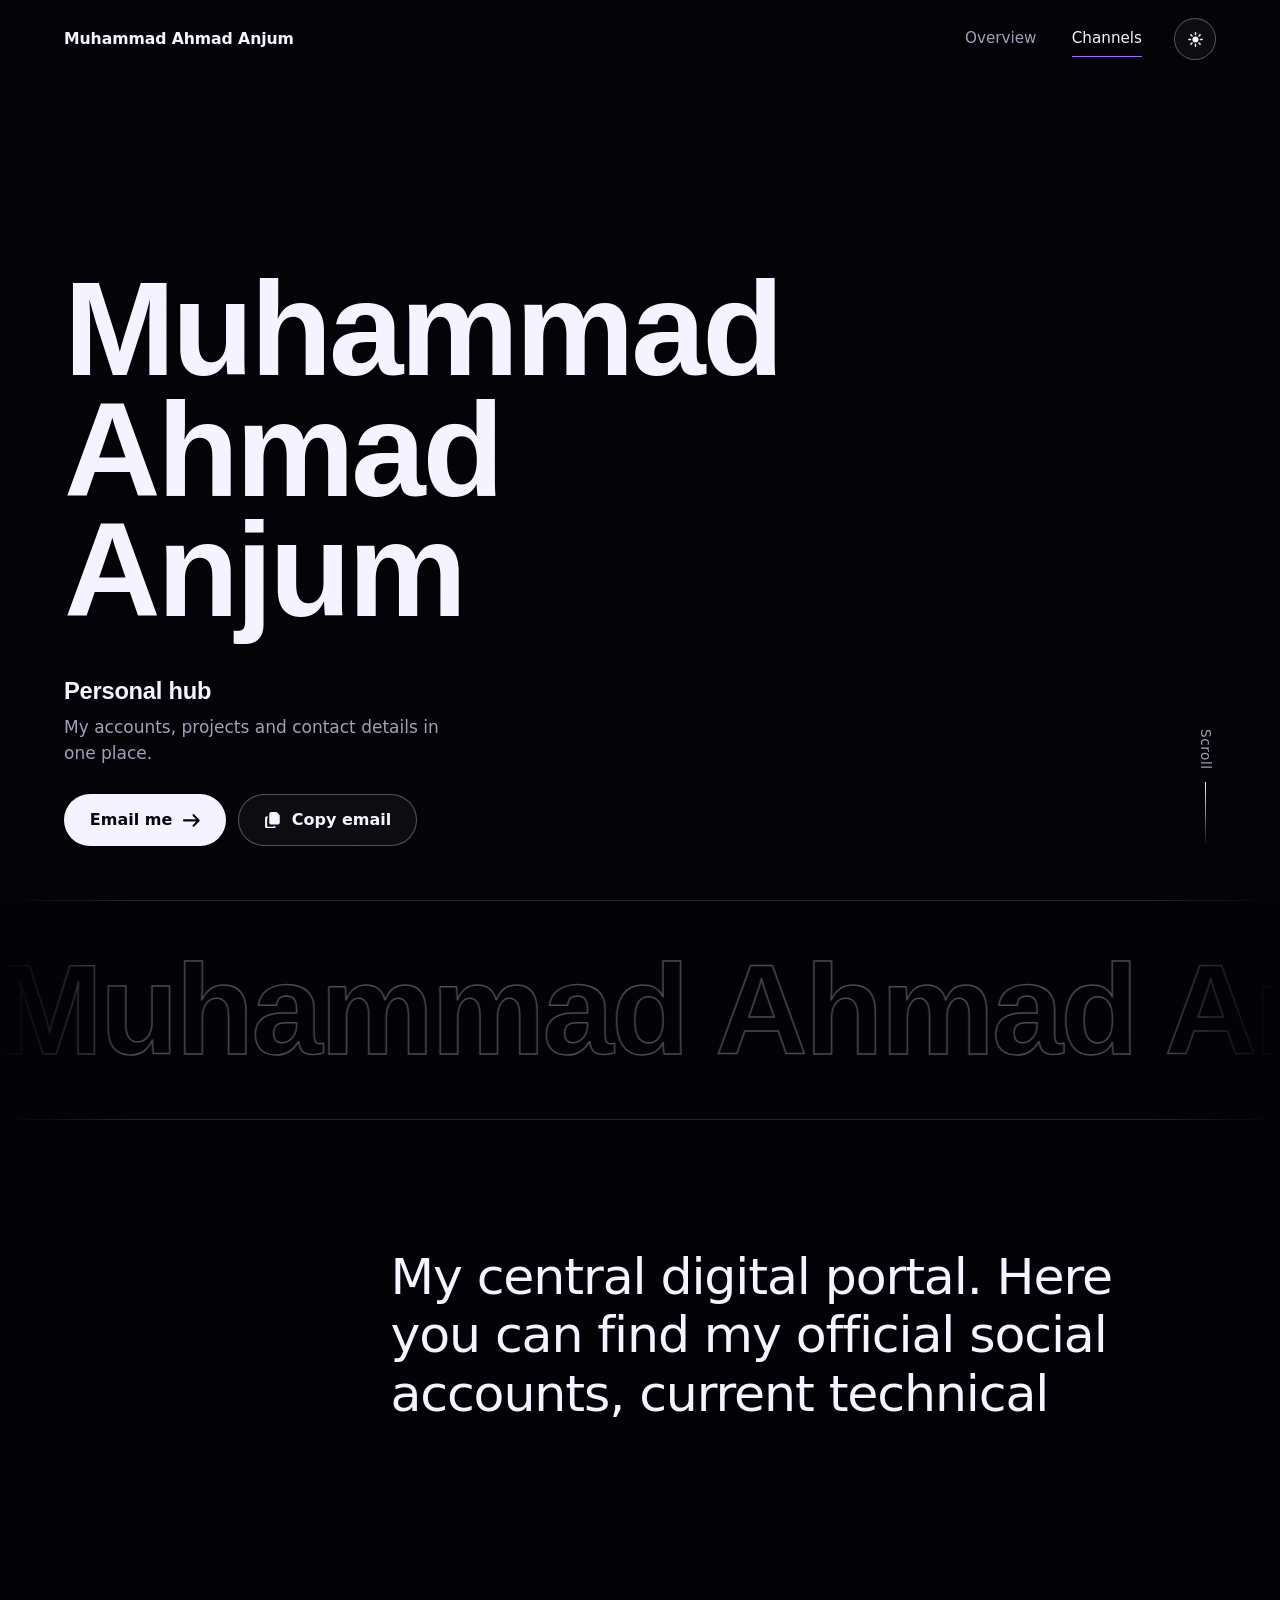
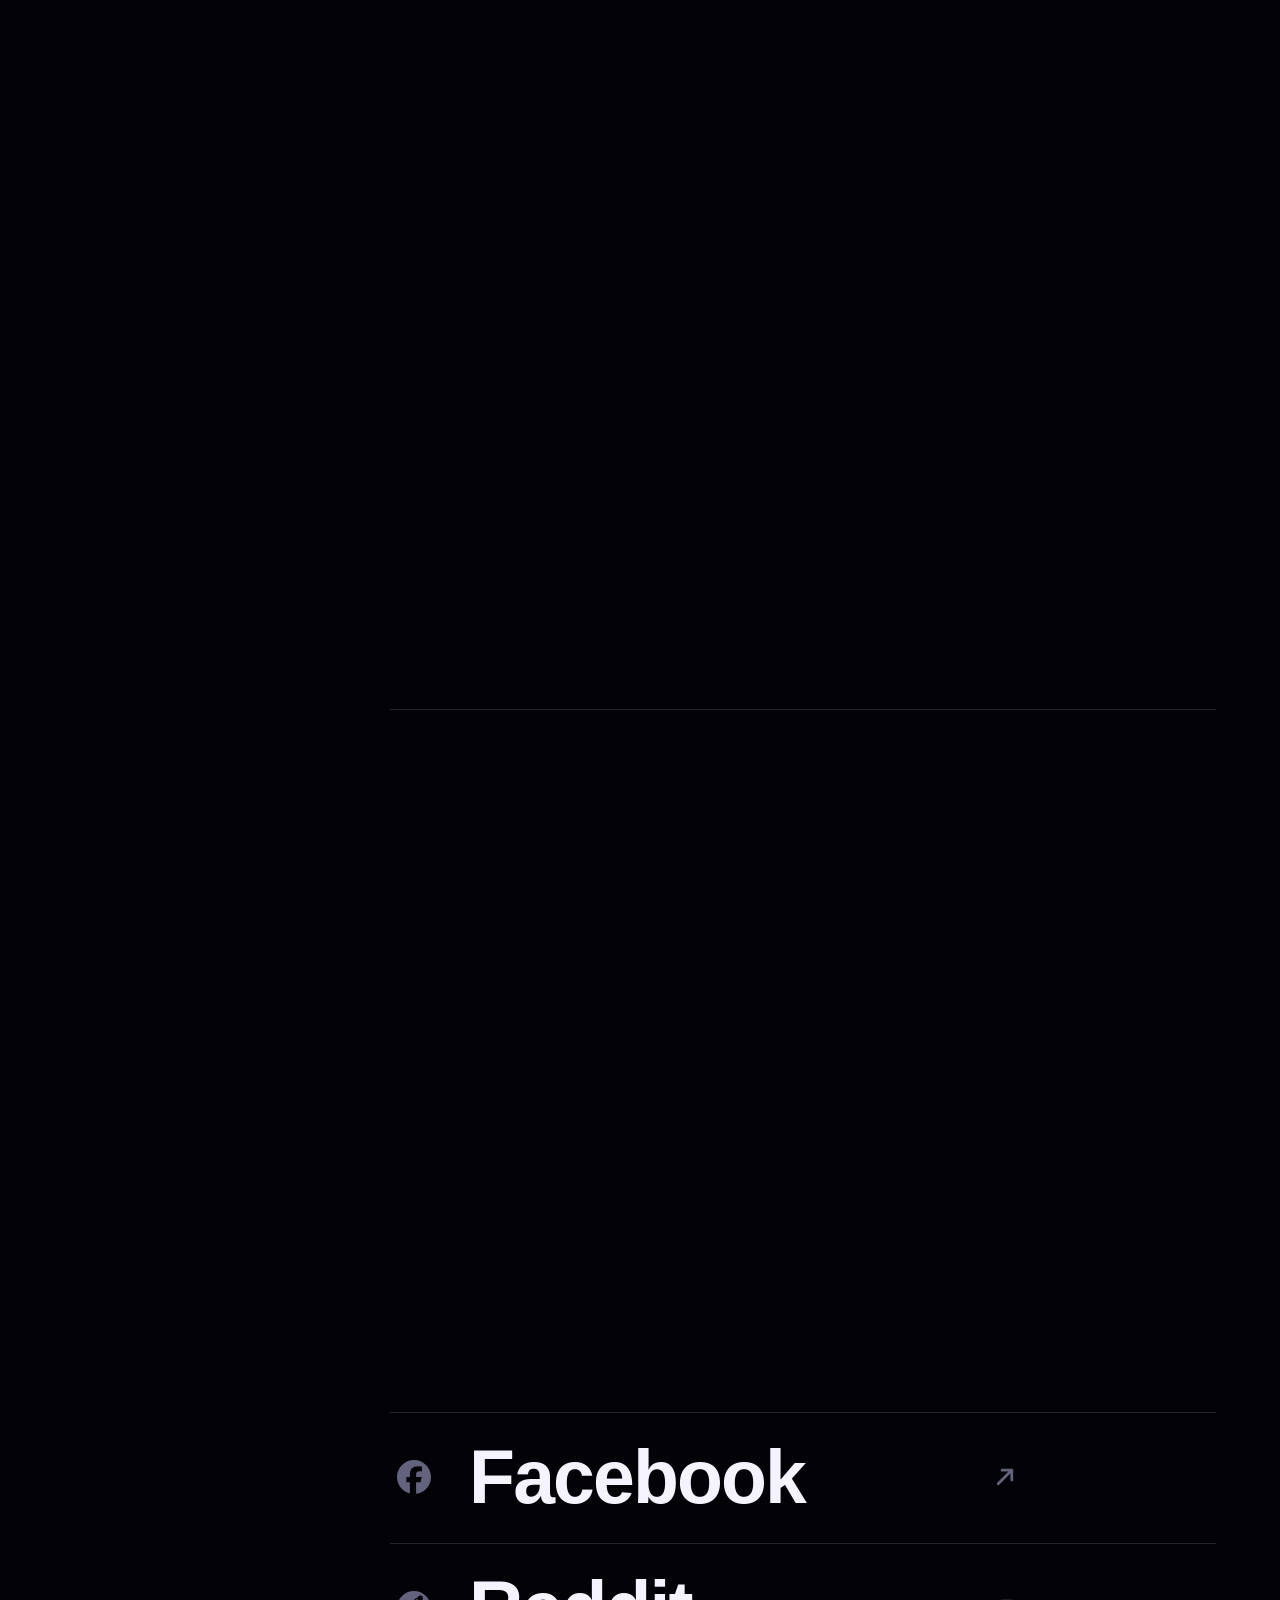
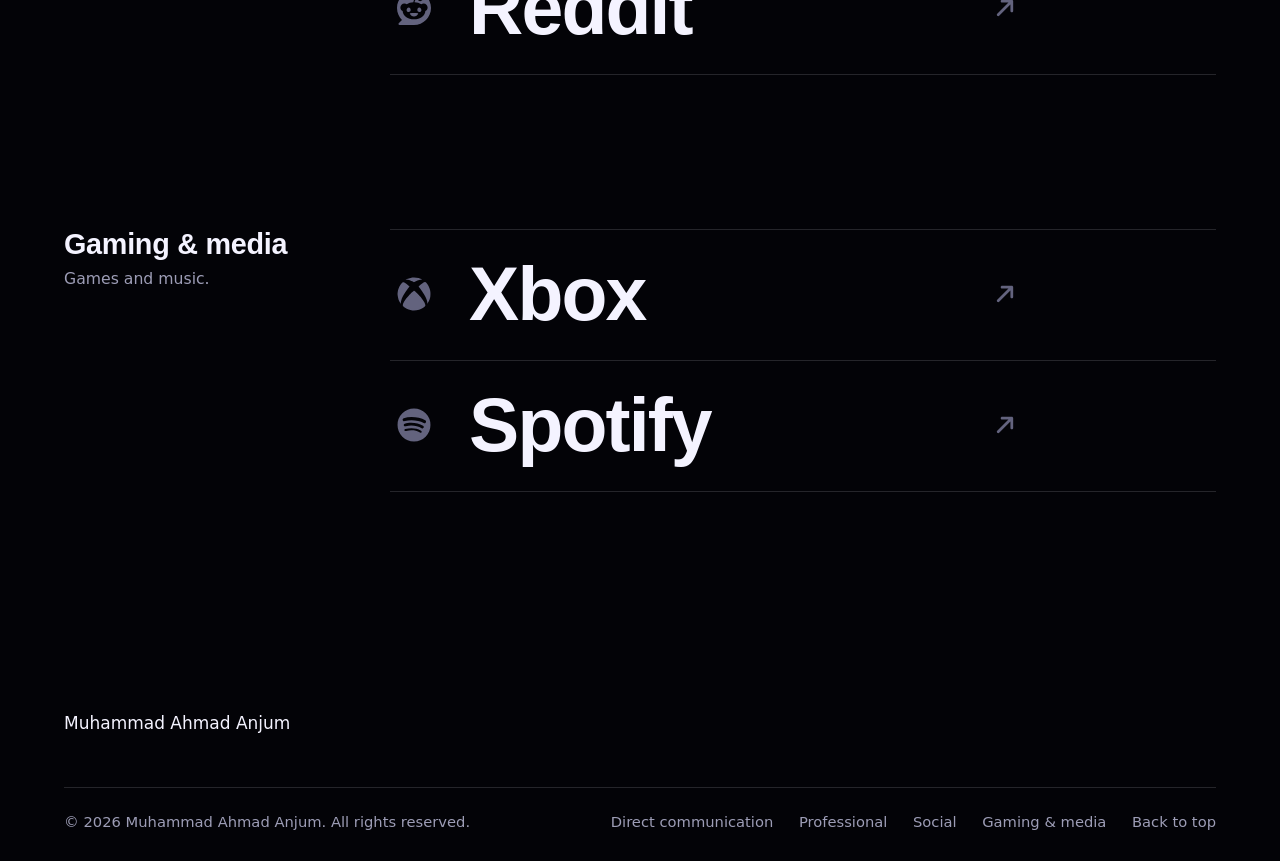
==== commit d586d887: "Update index.html" ====
--- a/index.html
+++ b/index.html
@@ -10,15 +10,15 @@
     </script>
 
     <!-- Primary search engine SEO -->
-    <title>Muhammad Ahmad Anjum | Official Personal Hub | BLACKOT</title>
-    <meta name="title" content="Muhammad Ahmad Anjum | Official Personal Hub | BLACKOT">
-    <meta name="description" content="Official website of Muhammad Ahmad Anjum (BLACKOT). Find his official profiles and contact him by email, Signal, Telegram, Discord, LinkedIn or GitHub.">
-    <meta name="keywords" content="Muhammad Ahmad Anjum, Ahmad Anjum, Anjum, BLACKOT, anjum.pro, personal hub, personal website, portfolio, tech consultant">
+    <title>Muhammad Ahmad Anjum | Official Personal Hub</title>
+    <meta name="title" content="Muhammad Ahmad Anjum | Official Personal Hub">
+    <meta name="description" content="Official website of Muhammad Ahmad Anjum. Find his official profiles and contact him by email, Signal, Telegram, Discord, LinkedIn or GitHub.">
+    <meta name="keywords" content="Muhammad Ahmad Anjum, Ahmad Anjum, Anjum, anjum.pro, personal hub, personal website, portfolio, tech consultant">
     <meta name="author" content="Muhammad Ahmad Anjum">
     <meta name="robots" content="index, follow, max-image-preview:large, max-snippet:-1, max-video-preview:-1">
     <meta name="googlebot" content="index, follow, max-image-preview:large, max-snippet:-1, max-video-preview:-1">
     <meta name="application-name" content="Muhammad Ahmad Anjum">
-    <meta name="apple-mobile-web-app-title" content="BLACKOT">
+    <meta name="apple-mobile-web-app-title" content="Anjum">
     <meta name="referrer" content="strict-origin-when-cross-origin">
     <meta name="color-scheme" content="dark light">
     <meta name="theme-color" content="#030307">
@@ -30,7 +30,7 @@
     <!-- Security & HTTPS policy -->
     <meta http-equiv="Content-Security-Policy" content="upgrade-insecure-requests">
 
-    <!-- Tab icon (BLACKOT) and app icons -->
+    <!-- Tab icon and app icons -->
     <link rel="icon" href="favicon.svg" type="image/svg+xml">
     <link rel="icon" href="favicon.ico" sizes="48x48">
     <link rel="icon" href="assets/icons/favicon-32.png" type="image/png" sizes="32x32">
@@ -50,15 +50,15 @@
     <meta property="og:image:type" content="image/png">
     <meta property="og:image:width" content="1200">
     <meta property="og:image:height" content="630">
-    <meta property="og:image:alt" content="Muhammad Ahmad Anjum, BLACKOT: a black hole with a glowing accretion disc beside the name">
+    <meta property="og:image:alt" content="Muhammad Ahmad Anjum: official personal hub">
 
     <!-- Twitter / X -->
     <meta name="twitter:card" content="summary_large_image">
     <meta name="twitter:url" content="https://anjum.pro/">
     <meta name="twitter:title" content="Muhammad Ahmad Anjum | Official Personal Hub">
-    <meta name="twitter:description" content="Official accounts, technical projects and direct contact options of Muhammad Ahmad Anjum (BLACKOT).">
+    <meta name="twitter:description" content="Official accounts, technical projects and direct contact options of Muhammad Ahmad Anjum.">
     <meta name="twitter:image" content="https://anjum.pro/assets/og-preview.png">
-    <meta name="twitter:image:alt" content="Muhammad Ahmad Anjum, BLACKOT: a black hole with a glowing accretion disc beside the name">
+    <meta name="twitter:image:alt" content="Muhammad Ahmad Anjum: official personal hub">
     <meta name="twitter:site" content="@m_ahmad_anjum">
     <meta name="twitter:creator" content="@m_ahmad_anjum">
 
@@ -72,7 +72,7 @@
           "@id": "https://anjum.pro/#website",
           "url": "https://anjum.pro/",
           "name": "Muhammad Ahmad Anjum",
-          "alternateName": ["BLACKOT", "anjum.pro"],
+          "alternateName": ["anjum.pro"],
           "description": "Official personal hub of Muhammad Ahmad Anjum: social accounts, technical projects and direct contact options.",
           "inLanguage": "en",
           "publisher": { "@id": "https://anjum.pro/#person" }
@@ -81,8 +81,8 @@
           "@type": "ProfilePage",
           "@id": "https://anjum.pro/#webpage",
           "url": "https://anjum.pro/",
-          "name": "Muhammad Ahmad Anjum | Official Personal Hub | BLACKOT",
-          "description": "Official website of Muhammad Ahmad Anjum (BLACKOT). Official profiles and direct contact options.",
+          "name": "Muhammad Ahmad Anjum | Official Personal Hub",
+          "description": "Official website of Muhammad Ahmad Anjum. Official profiles and direct contact options.",
           "inLanguage": "en",
           "dateModified": "2026-10-08",
           "isPartOf": { "@id": "https://anjum.pro/#website" },
@@ -94,11 +94,11 @@
           "@type": "Person",
           "@id": "https://anjum.pro/#person",
           "name": "Muhammad Ahmad Anjum",
-          "alternateName": ["Ahmad Anjum", "BLACKOT"],
+          "alternateName": ["Ahmad Anjum"],
           "url": "https://anjum.pro/",
           "mainEntityOfPage": { "@id": "https://anjum.pro/#webpage" },
           "email": "mailto:ahmad@anjum.pro",
-          "description": "Muhammad Ahmad Anjum (BLACKOT): official social accounts and direct contact options.",
+          "description": "Muhammad Ahmad Anjum: official social accounts and direct contact options.",
           "sameAs": [
             "https://www.linkedin.com/in/muhammadahmadanjum",
             "https://github.com/muhammadahmadanjum19",
@@ -106,7 +106,6 @@
             "https://www.facebook.com/muhammadahmadanjum.19",
             "https://www.reddit.com/user/muhammad_ahmad_anjum",
             "https://t.me/muhammad_ahmad_anjum",
-            "https://www.xbox.com/en-US/play/user/BLACKOT9367",
             "https://open.spotify.com/user/31hgcnpl7imrjnil62mlmded3xci"
           ]
         },
@@ -117,7 +116,7 @@
           "contentUrl": "https://anjum.pro/assets/og-preview.png",
           "width": 1200,
           "height": 630,
-          "caption": "Muhammad Ahmad Anjum (BLACKOT)"
+          "caption": "Muhammad Ahmad Anjum"
         }
       ]
     }
@@ -128,40 +127,26 @@
     <link rel="preconnect" href="https://fonts.gstatic.com" crossorigin>
     <link href="https://fonts.googleapis.com/css2?family=Anybody:wdth,wght@50..150,100..900&family=Instrument+Sans:wght@400..700&display=swap" rel="stylesheet">
 
-    <link rel="stylesheet" href="style.css?v=3">
-    <script src="script.js?v=3" defer></script>
+    <link rel="stylesheet" href="style.css?v=4">
+    <script src="script.js?v=4" defer></script>
 </head>
 <body>
     <a class="skip" href="#main">Skip to content</a>
 
-    <!-- Boot sequence: the page opens out of the black hole -->
+    <!-- Boot sequence: startup screen with the name -->
     <div class="loader" id="loader" aria-hidden="true">
         <div class="loader__core">
-            <svg class="wm" aria-hidden="true" viewBox="-2 -2 262 44" focusable="false">
-                <defs><clipPath id="wm-clip-a"><rect x="-4" y="0" width="52" height="40"/></clipPath></defs>
-                <g fill="none" stroke="currentColor" stroke-width="6" stroke-linecap="square" stroke-linejoin="miter">
-                <g class="wm-l"><g clip-path="url(#wm-clip-a)"><path d="M3 3V37M3 3H13a7.5 7.5 0 0 1 0 15H3M3 18H15a9.5 9.5 0 0 1 0 19H3"/></g></g>
-                <g class="wm-l" transform="translate(37)"><g clip-path="url(#wm-clip-a)"><path d="M3 3V37H21"/></g></g>
-                <g class="wm-l" transform="translate(68)"><g clip-path="url(#wm-clip-a)"><path d="M3 38L15 4.5L27 38M8.5 27H21.5" stroke-linecap="butt" stroke-linejoin="bevel"/></g></g>
-                <g class="wm-l" transform="translate(108)"><g clip-path="url(#wm-clip-a)"><path d="M27.7 9.1A14 17 0 1 0 27.7 30.9" stroke-linecap="butt"/></g></g>
-                <g class="wm-l" transform="translate(148)"><g clip-path="url(#wm-clip-a)"><path d="M3 3V37"/><path d="M27 -2L5 22M11 15.1L28 42" stroke-linecap="butt"/></g></g>
-                <g class="wm-l" transform="translate(187)"><g clip-path="url(#wm-clip-a)"><ellipse cx="17" cy="20" rx="14" ry="17"/></g></g>
-                <g class="wm-l" transform="translate(230)"><g clip-path="url(#wm-clip-a)"><path d="M3 3H25M14 3V37"/></g></g>
-                </g></svg>
+            <p class="loader__name" id="loaderName">Muhammad Ahmad Anjum</p>
         </div>
         <div class="loader__count"><span id="loaderNum">0</span><span class="loader__pct">%</span></div>
     </div>
-    <div class="loader-ring" id="loaderRing" aria-hidden="true"></div>
-
-    <!-- Atmosphere: lensed black hole (WebGL), CSS fallback, film grain, cursor light -->
-    <canvas class="void" id="void" aria-hidden="true"></canvas>
-    <div class="void-fallback" id="voidFallback" aria-hidden="true"></div>
+
+    <!-- Atmosphere: cursor light and film grain -->
     <div class="glow" id="glow" aria-hidden="true"></div>
     <div class="grain" aria-hidden="true"></div>
 
     <header class="nav" id="nav">
-        <a class="brand" href="#top" aria-label="Muhammad Ahmad Anjum, BLACKOT. Back to top">
-            <svg class="brand__mark" aria-hidden="true" focusable="false"><use href="#logomark"/></svg>
+        <a class="brand" href="#top" aria-label="Muhammad Ahmad Anjum. Back to top">
             <span class="brand__name">Muhammad Ahmad Anjum</span>
         </a>
         <nav class="nav__links" aria-label="Page sections">
@@ -198,7 +183,7 @@
         <!-- Velocity ticker -->
         <div class="strip" id="strip" aria-hidden="true">
             <div class="strip__track" id="stripTrack">
-                <span>Muhammad Ahmad Anjum</span><b></b><span>BLACKOT</span><b></b><span>anjum.pro</span><b></b>
+                <span>Muhammad Ahmad Anjum</span><b></b><span>anjum.pro</span><b></b>
             </div>
         </div>
 
@@ -221,25 +206,21 @@
                     <li><a class="row" href="mailto:ahmad@anjum.pro" style="--brand:182,156,255">
                         <svg class="row__icon" aria-hidden="true" focusable="false"><use href="#i-envelope"/></svg>
                         <span class="row__label">Email</span>
-                        <span class="row__meta">ahmad@anjum.pro</span>
                         <svg class="row__arrow" aria-hidden="true" focusable="false"><use href="#i-arrow-right"/></svg>
                     </a></li>
                     <li><a class="row" href="https://signal.me/#eu/giFS_uNofX14Y6HrnS8mdsIUWYYcZF1wOnW-ahIKJu_mPaOoOz5G_Kz8alIGQmPI" target="_blank" rel="noopener noreferrer" style="--brand:88,132,255">
                         <svg class="row__icon" aria-hidden="true" focusable="false"><use href="#i-signal"/></svg>
-                        <span class="row__label">Signal</span>
-                        <span class="row__meta">Private message<span class="sr"> (opens in a new tab)</span></span>
+                        <span class="row__label">Signal<span class="sr"> (opens in a new tab)</span></span>
                         <svg class="row__arrow" aria-hidden="true" focusable="false"><use href="#i-arrow-right"/></svg>
                     </a></li>
                     <li><a class="row" href="https://t.me/muhammad_ahmad_anjum" target="_blank" rel="me noopener noreferrer" style="--brand:39,167,231">
                         <svg class="row__icon" aria-hidden="true" focusable="false"><use href="#i-telegram"/></svg>
-                        <span class="row__label">Telegram</span>
-                        <span class="row__meta">@muhammad_ahmad_anjum<span class="sr"> (opens in a new tab)</span></span>
+                        <span class="row__label">Telegram<span class="sr"> (opens in a new tab)</span></span>
                         <svg class="row__arrow" aria-hidden="true" focusable="false"><use href="#i-arrow-right"/></svg>
                     </a></li>
                     <li><a class="row" href="https://discord.com/users/1290513391709982774" target="_blank" rel="noopener noreferrer" style="--brand:114,127,255">
                         <svg class="row__icon" aria-hidden="true" focusable="false"><use href="#i-discord"/></svg>
-                        <span class="row__label">Discord</span>
-                        <span class="row__meta">Open profile<span class="sr"> (opens in a new tab)</span></span>
+                        <span class="row__label">Discord<span class="sr"> (opens in a new tab)</span></span>
                         <svg class="row__arrow" aria-hidden="true" focusable="false"><use href="#i-arrow-right"/></svg>
                     </a></li>
                 </ul>
@@ -253,14 +234,12 @@
                 <ul class="rows">
                     <li><a class="row" href="https://www.linkedin.com/in/muhammadahmadanjum" target="_blank" rel="me noopener noreferrer" style="--brand:58,150,240">
                         <svg class="row__icon" aria-hidden="true" focusable="false"><use href="#i-linkedin"/></svg>
-                        <span class="row__label">LinkedIn</span>
-                        <span class="row__meta">in/muhammadahmadanjum<span class="sr"> (opens in a new tab)</span></span>
+                        <span class="row__label">LinkedIn<span class="sr"> (opens in a new tab)</span></span>
                         <svg class="row__arrow" aria-hidden="true" focusable="false"><use href="#i-arrow-right"/></svg>
                     </a></li>
                     <li><a class="row" href="https://github.com/muhammadahmadanjum19" target="_blank" rel="me noopener noreferrer" style="--brand:200,190,255">
                         <svg class="row__icon" aria-hidden="true" focusable="false"><use href="#i-github"/></svg>
-                        <span class="row__label">GitHub</span>
-                        <span class="row__meta">muhammadahmadanjum19<span class="sr"> (opens in a new tab)</span></span>
+                        <span class="row__label">GitHub<span class="sr"> (opens in a new tab)</span></span>
                         <svg class="row__arrow" aria-hidden="true" focusable="false"><use href="#i-arrow-right"/></svg>
                     </a></li>
                 </ul>
@@ -274,20 +253,17 @@
                 <ul class="rows">
                     <li><a class="row" href="https://x.com/m_ahmad_anjum" target="_blank" rel="me noopener noreferrer" style="--brand:220,215,255">
                         <svg class="row__icon" aria-hidden="true" focusable="false"><use href="#i-x"/></svg>
-                        <span class="row__label">X</span>
-                        <span class="row__meta">@m_ahmad_anjum<span class="sr"> (opens in a new tab)</span></span>
+                        <span class="row__label">X<span class="sr"> (opens in a new tab)</span></span>
                         <svg class="row__arrow" aria-hidden="true" focusable="false"><use href="#i-arrow-right"/></svg>
                     </a></li>
                     <li><a class="row" href="https://www.facebook.com/muhammadahmadanjum.19" target="_blank" rel="me noopener noreferrer" style="--brand:62,140,255">
                         <svg class="row__icon" aria-hidden="true" focusable="false"><use href="#i-facebook"/></svg>
-                        <span class="row__label">Facebook</span>
-                        <span class="row__meta">muhammadahmadanjum.19<span class="sr"> (opens in a new tab)</span></span>
+                        <span class="row__label">Facebook<span class="sr"> (opens in a new tab)</span></span>
                         <svg class="row__arrow" aria-hidden="true" focusable="false"><use href="#i-arrow-right"/></svg>
                     </a></li>
                     <li><a class="row" href="https://www.reddit.com/user/muhammad_ahmad_anjum" target="_blank" rel="me noopener noreferrer" style="--brand:255,102,48">
                         <svg class="row__icon" aria-hidden="true" focusable="false"><use href="#i-reddit"/></svg>
-                        <span class="row__label">Reddit</span>
-                        <span class="row__meta">u/muhammad_ahmad_anjum<span class="sr"> (opens in a new tab)</span></span>
+                        <span class="row__label">Reddit<span class="sr"> (opens in a new tab)</span></span>
                         <svg class="row__arrow" aria-hidden="true" focusable="false"><use href="#i-arrow-right"/></svg>
                     </a></li>
                 </ul>
@@ -301,14 +277,12 @@
                 <ul class="rows">
                     <li><a class="row" href="https://www.xbox.com/en-US/play/user/BLACKOT9367" target="_blank" rel="me noopener noreferrer" style="--brand:70,200,90">
                         <svg class="row__icon" aria-hidden="true" focusable="false"><use href="#i-xbox"/></svg>
-                        <span class="row__label">Xbox</span>
-                        <span class="row__meta">BLACKOT9367<span class="sr"> (opens in a new tab)</span></span>
+                        <span class="row__label">Xbox<span class="sr"> (opens in a new tab)</span></span>
                         <svg class="row__arrow" aria-hidden="true" focusable="false"><use href="#i-arrow-right"/></svg>
                     </a></li>
                     <li><a class="row" href="https://open.spotify.com/user/31hgcnpl7imrjnil62mlmded3xci?si=28cba69f44d34da2" target="_blank" rel="me noopener noreferrer" style="--brand:30,215,96">
                         <svg class="row__icon" aria-hidden="true" focusable="false"><use href="#i-spotify"/></svg>
-                        <span class="row__label">Spotify</span>
-                        <span class="row__meta">Open profile<span class="sr"> (opens in a new tab)</span></span>
+                        <span class="row__label">Spotify<span class="sr"> (opens in a new tab)</span></span>
                         <svg class="row__arrow" aria-hidden="true" focusable="false"><use href="#i-arrow-right"/></svg>
                     </a></li>
                 </ul>
@@ -317,17 +291,7 @@
     </main>
 
     <footer class="foot">
-        <svg class="wm wm--foot" id="footWm" role="img" aria-label="BLACKOT" viewBox="-2 -2 262 44" focusable="false">
-                <defs><clipPath id="wm-clip-b"><rect x="-4" y="0" width="52" height="40"/></clipPath></defs>
-                <g fill="none" stroke="currentColor" stroke-width="6" stroke-linecap="square" stroke-linejoin="miter">
-                <g class="wm-l"><g clip-path="url(#wm-clip-b)"><path d="M3 3V37M3 3H13a7.5 7.5 0 0 1 0 15H3M3 18H15a9.5 9.5 0 0 1 0 19H3"/></g></g>
-                <g class="wm-l" transform="translate(37)"><g clip-path="url(#wm-clip-b)"><path d="M3 3V37H21"/></g></g>
-                <g class="wm-l" transform="translate(68)"><g clip-path="url(#wm-clip-b)"><path d="M3 38L15 4.5L27 38M8.5 27H21.5" stroke-linecap="butt" stroke-linejoin="bevel"/></g></g>
-                <g class="wm-l" transform="translate(108)"><g clip-path="url(#wm-clip-b)"><path d="M27.7 9.1A14 17 0 1 0 27.7 30.9" stroke-linecap="butt"/></g></g>
-                <g class="wm-l" transform="translate(148)"><g clip-path="url(#wm-clip-b)"><path d="M3 3V37"/><path d="M27 -2L5 22M11 15.1L28 42" stroke-linecap="butt"/></g></g>
-                <g class="wm-l" transform="translate(187)"><g clip-path="url(#wm-clip-b)"><ellipse cx="17" cy="20" rx="14" ry="17"/></g></g>
-                <g class="wm-l" transform="translate(230)"><g clip-path="url(#wm-clip-b)"><path d="M3 3H25M14 3V37"/></g></g>
-                </g></svg>
+        <p class="foot__name" id="footName" role="img" aria-label="Muhammad Ahmad Anjum">Muhammad Ahmad Anjum</p>
         <div class="foot__bar">
             <p>&copy; 2026 Muhammad Ahmad Anjum. All rights reserved.</p>
             <nav class="foot__links" aria-label="Footer">
@@ -342,21 +306,8 @@
 
     <div class="toast" id="toast" role="status" aria-live="polite"></div>
 
-    <!-- Icon sprite. Font Awesome Free 7 icons (https://fontawesome.com/license/free, CC BY 4.0) and the BLACKOT mark. -->
+    <!-- Icon sprite. Font Awesome Free 7 icons (https://fontawesome.com/license/free, CC BY 4.0). -->
     <svg width="0" height="0" style="position:absolute" aria-hidden="true" focusable="false">
-        <defs>
-            <linearGradient id="lm-ring" x1="0" y1="0" x2="1" y2="0">
-                <stop offset="0" stop-color="#ffffff"/>
-                <stop offset=".5" stop-color="#b79bff"/>
-                <stop offset="1" stop-color="#6a3df0"/>
-            </linearGradient>
-            <clipPath id="lm-front"><rect x="0" y="32" width="64" height="40"/></clipPath>
-        </defs>
-        <symbol id="logomark" viewBox="0 0 64 64">
-            <g transform="rotate(-22 32 32)"><ellipse cx="32" cy="32" rx="27" ry="9" fill="none" stroke="url(#lm-ring)" stroke-width="3.2"/></g>
-            <path d="M23.5 16.5V47.5M23.5 16.5H33a7.25 7.25 0 0 1 0 14.5H23.5M23.5 31H35a8.25 8.25 0 0 1 0 16.5H23.5" fill="none" stroke="currentColor" stroke-width="6" stroke-linecap="square" stroke-linejoin="miter"/>
-            <g transform="rotate(-22 32 32)"><ellipse cx="32" cy="32" rx="27" ry="9" fill="none" stroke="url(#lm-ring)" stroke-width="3.2" clip-path="url(#lm-front)"/></g>
-        </symbol>
         <symbol id="i-envelope" viewBox="0 0 512 512" fill="currentColor"><path d="M48 64C21.5 64 0 85.5 0 112c0 15.1 7.1 29.3 19.2 38.4l208 156a48 48 0 0 0 57.6 0l208-156c12.1-9.1 19.2-23.3 19.2-38.4 0-26.5-21.5-48-48-48zM0 196v188c0 35.3 28.7 64 64 64h384c35.3 0 64-28.7 64-64V196L313.6 344.8c-34.1 25.6-81.1 25.6-115.2 0z"/></symbol>
         <symbol id="i-signal" viewBox="0 0 512 512" fill="currentColor"><path d="M256 0c-13.3 0-26.3 1-39.1 3l3.7 23.7C232.1 24.9 244 24 256 24s23.9.9 35.4 2.7L295.1 3c-12.8-2-25.8-3-39.1-3m60.8 7.3-5.7 23.3c23.4 5.7 45.4 14.9 65.4 27.1L389 37.2c-22.1-13.4-46.4-23.6-72.2-29.9m76.4 61.6c19.1 14 36 30.9 50.1 50.1l19.4-14.2C447 83.6 428.4 65 407.3 49.5l-14.2 19.3zm81.7 54.2-20.5 12.5c12.2 20 21.4 42 27.1 65.4l23.3-5.7c-6.3-25.8-16.5-50.1-29.9-72.2m10.5 97.5c1.8 11.5 2.7 23.4 2.7 35.4s-.9 23.9-2.7 35.4l23.7 3.7c1.9-12.7 3-25.8 3-39.1s-1-26.3-3-39.1zm-31 155.9 20.5 12.5c13.4-22.1 23.6-46.4 29.9-72.2l-23.3-5.7c-5.7 23.4-14.9 45.4-27.1 65.4m8.2 30.8-19.4-14.2c-14 19.1-30.9 36-50.1 50.1l14.2 19.4c21.1-15.5 39.8-34.1 55.2-55.2zm-86.1 47c-20 12.2-42 21.4-65.4 27.1l5.7 23.3c25.8-6.3 50.1-16.5 72.2-29.9zM295.1 509l-3.7-23.7c-11.5 1.8-23.4 2.7-35.4 2.7s-23.9-.9-35.4-2.7l-3.7 23.7c12.7 1.9 25.8 3 39.1 3s26.3-1 39.1-3M201 481.4c-17.6-4.3-34.4-10.6-50.1-18.6l-7.8-4-32.8 7.7 5.5 23.4 24.3-5.7c17.4 8.9 35.9 15.8 55.3 20.5l5.7-23.3zM95.4 494.6 90 471.3 48.3 481c-10.4 2.4-19.7-6.9-17.3-17.3l9.7-41.6-23.4-5.5-9.7 41.6C1.2 486 26 510.8 53.8 504.4l41.6-9.7zm-50-92.9 7.7-32.8-4-7.8c-8-15.7-14.3-32.5-18.6-50.1l-23.2 5.7c4.7 19.4 11.6 38 20.4 55.3L22 396.3l23.4 5.5zM3 295.1l23.7-3.7C24.9 279.9 24 268 24 256s.9-23.9 2.7-35.4L3 216.9c-2 12.8-3 25.8-3 39.1s1 26.3 3 39.1M30.6 201c5.7-23.4 14.9-45.4 27.1-65.4l-20.5-12.5c-13.4 22.1-23.6 46.4-29.9 72.2zm18.9-96.2L68.9 119c14-19.1 30.9-36 50.1-50.1l-14.3-19.4C83.6 65 65 83.6 49.5 104.7zm86.1-47c20-12.2 42-21.4 65.4-27.1l-5.8-23.4c-25.8 6.3-50.1 16.5-72.2 29.9l12.5 20.5zM256 464c114.9 0 208-93.1 208-208S370.9 48 256 48 48 141.1 48 256c0 36.4 9.4 70.7 25.8 100.5 1.6 2.9 2.1 6.2 1.4 9.4l-21.6 92.5 92.5-21.6c3.2-.7 6.5-.2 9.4 1.4 29.8 16.5 64 25.8 100.5 25.8"/></symbol>
         <symbol id="i-telegram" viewBox="0 0 512 512" fill="currentColor"><path d="M256 8a248 248 0 1 0 0 496 248 248 0 1 0 0-496m115 168.7c-3.7 39.2-19.9 134.4-28.1 178.3-3.5 18.6-10.3 24.8-16.9 25.4-14.4 1.3-25.3-9.5-39.3-18.7-21.8-14.3-34.2-23.2-55.3-37.2-24.5-16.1-8.6-25 5.3-39.5 3.7-3.8 67.1-61.5 68.3-66.7.2-.7.3-3.1-1.2-4.4s-3.6-.8-5.1-.5c-2.2.5-37.1 23.5-104.6 69.1-9.9 6.8-18.9 10.1-26.9 9.9-8.9-.2-25.9-5-38.6-9.1-15.5-5-27.9-7.7-26.8-16.3.6-4.5 6.7-9 18.4-13.7 72.3-31.5 120.5-52.3 144.6-62.3 68.9-28.6 83.2-33.6 92.5-33.8 2.1 0 6.6.5 9.6 2.9 2 1.7 3.2 4.1 3.5 6.7.5 3.2.6 6.5.4 9.8z"/></symbol>
--- a/style.css
+++ b/style.css
@@ -1,778 +1,482 @@
 /* ==========================================================================
-   ANJUM.PRO — LUXURY REFINED OBSIDIAN & LIGHT ENGINE
+   anjum.pro — BLACKOT
+   Concept: light bending around a void. One memorable object (the lensed
+   black hole in the hero), a type system that bends with it, and a quiet,
+   monochrome ledger for everything else. Colour comes from the singularity
+   and from each platform's own brand colour on hover.
    ========================================================================== */
 
 :root {
-    --bg-dark: #030206;
-    --card-bg: rgba(22, 14, 35, 0.78);
-    --btn-bg: rgba(32, 22, 51, 0.72);
-    
-    --border-card: rgba(168, 85, 247, 0.32);
-    --border-subtle: rgba(216, 180, 254, 0.18);
-    --border-hover: rgba(232, 121, 249, 0.85);
-
-    --text-primary: #ffffff;
-    --text-heading: #f5f3ff;
-    --text-body: #e9d5ff;
-    --text-muted: #c084fc;
-
-    --glow-card-base: rgba(0, 0, 0, 0.8);
-    --glow-card-hover: rgba(168, 85, 247, 0.45);
-    
-    --grid-color: rgba(168, 85, 247, 0.028);
-    --ambient-opacity: 0.85;
-    --ripple-color: #f8fafc;
-}
-
-/* Light Mode Overrides */
-html.light-mode {
-    --bg-dark: #f8fafc;
-    --card-bg: rgba(255, 255, 255, 0.85);
-    --btn-bg: rgba(241, 245, 249, 0.9);
-    
-    --border-card: rgba(168, 85, 247, 0.25);
-    --border-subtle: rgba(168, 85, 247, 0.15);
-    --border-hover: rgba(168, 85, 247, 0.7);
-
-    --text-primary: #0f172a;
-    --text-heading: #1e1b4b;
-    --text-body: #334155;
-    --text-muted: #7c3aed;
-
-    --glow-card-base: rgba(148, 163, 184, 0.15);
-    --glow-card-hover: rgba(168, 85, 247, 0.25);
-
-    --grid-color: rgba(168, 85, 247, 0.04);
-    --ambient-opacity: 0.35;
-    --ripple-color: #030206;
-}
-
-/* Cinematic Ripple Eclipse Overlay */
-.theme-ripple-overlay {
-    position: fixed;
-    width: 0px;
-    height: 0px;
+    --void: #030307;
+    --void-rgb: 3, 3, 7;
+    --ink: #f4f3ff;
+    --dim: #9d9db6;
+    --faint: #63637e;
+    --line: rgba(244, 243, 255, 0.14);
+    --line-strong: rgba(244, 243, 255, 0.3);
+    --glass: rgba(255, 255, 255, 0.04);
+    --plasma-rgb: 154, 107, 255;
+    --btn-bg: #f4f3ff;
+    --btn-ink: #06060c;
+
+    --f-display: "Anybody", "Arial Narrow", "Helvetica Neue", Arial, sans-serif;
+    --f-text: "Instrument Sans", system-ui, -apple-system, "Segoe UI", Roboto, sans-serif;
+
+    --pad: clamp(20px, 5vw, 72px);
+    --max: 1480px;
+    --ease: cubic-bezier(0.16, 1, 0.3, 1);
+    --ease-io: cubic-bezier(0.65, 0, 0.35, 1);
+}
+
+html[data-theme="light"] {
+    --void: #f2f1f8;
+    --void-rgb: 242, 241, 248;
+    --ink: #07070e;
+    --dim: #4c4c66;
+    --faint: #80809a;
+    --line: rgba(7, 7, 14, 0.16);
+    --line-strong: rgba(7, 7, 14, 0.36);
+    --glass: rgba(7, 7, 14, 0.04);
+    --plasma-rgb: 90, 47, 217;
+    --btn-bg: #07070e;
+    --btn-ink: #f4f3ff;
+}
+
+/* ---------- Base ---------- */
+*, *::before, *::after { box-sizing: border-box; }
+
+html {
+    background: var(--void);
+    color-scheme: dark;
+    scroll-behavior: smooth;
+    scroll-padding-top: 5.5rem;
+    -webkit-text-size-adjust: 100%;
+            text-size-adjust: 100%;
+}
+html[data-theme="light"] { color-scheme: light; }
+
+body {
+    margin: 0;
+    min-height: 100vh;
+    background: var(--void);
+    color: var(--ink);
+    font-family: var(--f-text);
+    font-size: 1.0625rem;
+    line-height: 1.55;
+    -webkit-font-smoothing: antialiased;
+    -moz-osx-font-smoothing: grayscale;
+    overflow-x: clip;
+}
+
+h1, h2, p, ul { margin: 0; }
+ul { padding: 0; list-style: none; }
+a { color: inherit; }
+svg { display: block; }
+
+::selection { background: rgba(var(--plasma-rgb), 0.45); color: var(--ink); }
+
+:focus-visible {
+    outline: 2px solid rgb(var(--plasma-rgb));
+    outline-offset: 4px;
+    border-radius: 6px;
+}
+
+.sr {
+    position: absolute; width: 1px; height: 1px; margin: -1px; padding: 0;
+    overflow: hidden; clip: rect(0 0 0 0); white-space: nowrap; border: 0;
+}
+
+.skip {
+    position: fixed; left: 12px; top: -64px; z-index: 200;
+    padding: 0.7rem 1rem; border-radius: 10px;
+    background: var(--ink); color: var(--void);
+    font-weight: 600; text-decoration: none;
+    transition: top 0.2s var(--ease);
+}
+.skip:focus { top: 12px; }
+
+/* ---------- Atmosphere ---------- */
+.void {
+    position: fixed; inset: 0; z-index: 0;
+    width: 100%; height: 100%; display: block;
+    pointer-events: none;
+}
+
+.void-fallback { display: none; }
+.no-webgl .void-fallback {
+    display: block; position: fixed; z-index: 0; pointer-events: none;
+    left: var(--fx, 70%); top: var(--fy, 50%);
+    width: var(--fs, 520px); height: var(--fs, 520px);
+    transform: translate(-50%, -50%);
     border-radius: 50%;
-    background-color: var(--ripple-color);
-    transform: translate(-50%, -50%);
-    z-index: 99999;
-    pointer-events: none;
-    transition: width 0.75s cubic-bezier(0.16, 1, 0.3, 1), height 0.75s cubic-bezier(0.16, 1, 0.3, 1);
-}
-
-.theme-ripple-overlay.active {
-    width: 350vmax;
-    height: 350vmax;
-}
-
-*, *::before, *::after {
-    box-sizing: border-box;
-    margin: 0;
-    padding: 0;
-    cursor: auto !important;
-}
-
-html {
-    background-color: var(--bg-dark);
-    color-scheme: dark light;
-    font-size: 16px;
-    scroll-behavior: smooth;
-    cursor: auto !important;
-}
-
-body {
-    background-color: var(--bg-dark);
-    color: var(--text-primary);
-    font-family: 'Plus Jakarta Sans', -apple-system, BlinkMacSystemFont, sans-serif;
-    min-height: 100vh;
-    overflow-x: hidden;
-    position: relative;
-    line-height: 1.6;
-    -webkit-font-smoothing: antialiased;
-    cursor: auto !important;
-}
-
-/* --------------------------------------------------------------------------
-   THEME SWITCHER BUTTON STYLES
-   -------------------------------------------------------------------------- */
-.theme-switch-wrapper {
-    display: flex;
-    justify-content: flex-end;
-    margin-bottom: 20px;
-    position: relative;
-    z-index: 10;
-}
-
-.theme-toggle-btn {
-    background: var(--card-bg);
-    border: 1px solid var(--border-card);
-    color: var(--text-muted);
-    width: 44px;
-    height: 44px;
-    border-radius: 50%;
-    display: flex;
-    align-items: center;
-    justify-content: center;
-    font-size: 1rem;
-    box-shadow: 0 4px 15px rgba(0, 0, 0, 0.1);
-    transition: transform 0.3s cubic-bezier(0.16, 1, 0.3, 1), background-color 0.3s ease, border-color 0.3s ease, color 0.3s ease;
-}
-
-.theme-toggle-btn:hover {
-    transform: scale(1.1) rotate(15deg);
-    border-color: var(--border-hover);
-    color: var(--text-primary);
-}
-
-/* --------------------------------------------------------------------------
-   2.0-SECOND CINEMATIC KINETIC OPENING SEQUENCE
-   -------------------------------------------------------------------------- */
-.page-loader {
-    position: fixed;
-    inset: 0;
-    background-color: var(--bg-dark);
-    z-index: 999999;
-    display: flex;
-    align-items: center;
-    justify-content: center;
-    transition: opacity 0.8s cubic-bezier(0.16, 1, 0.3, 1), transform 0.8s cubic-bezier(0.16, 1, 0.3, 1), visibility 0.8s;
-    visibility: visible;
-    opacity: 1;
-}
-
-.page-loader.fade-out {
-    opacity: 0;
-    transform: scale(1.08);
-    visibility: hidden;
-    pointer-events: none;
-}
-
-.loader-backdrop-scan {
-    position: absolute;
-    inset: 0;
-    background: linear-gradient(180deg, transparent 0%, rgba(168, 85, 247, 0.15) 50%, transparent 100%);
-    animation: scanlinePass 2s ease-in-out infinite;
-    pointer-events: none;
-}
-
-.loader-content {
-    display: flex;
-    flex-direction: column;
-    align-items: center;
-    gap: 22px;
-    position: relative;
-    z-index: 2;
-}
-
-.loader-geometric-core {
-    position: relative;
-    width: 90px;
-    height: 90px;
-    display: flex;
-    align-items: center;
-    justify-content: center;
-}
-
-.core-ring {
-    position: absolute;
-    inset: 0;
-    border-radius: 50%;
-    border: 2px solid transparent;
-}
-
-.core-ring-1 {
-    border-top-color: #a855f7;
-    border-bottom-color: #e879f9;
-    animation: loaderSpinClockwise 1.4s linear infinite;
-}
-
-.core-ring-2 {
-    inset: -6px;
-    border-left-color: #c084fc;
-    border-right-color: rgba(168, 85, 247, 0.2);
-    animation: loaderSpinCounter 2.2s linear infinite;
-}
-
-.loader-monogram {
-    font-family: 'Space Grotesk', sans-serif;
-    font-size: 1.8rem;
-    font-weight: 800;
-    color: var(--text-primary);
-    letter-spacing: -0.02em;
-    animation: loaderCorePulse 1.4s ease-in-out infinite alternate;
-}
-
-.loader-text-wrapper {
-    display: flex;
-    flex-direction: column;
-    align-items: center;
-    gap: 8px;
-}
-
-.loader-text {
-    font-family: 'Plus Jakarta Sans', sans-serif;
-    font-size: 0.7rem;
-    font-weight: 700;
-    letter-spacing: 0.3em;
-    color: var(--text-muted);
-    text-transform: uppercase;
-}
-
-.loader-progress-bar {
-    width: 120px;
-    height: 2px;
-    background: rgba(255, 255, 255, 0.1);
-    border-radius: 2px;
-    overflow: hidden;
-    position: relative;
-}
-
-.loader-progress-bar::after {
-    content: '';
-    position: absolute;
-    inset: 0;
-    background: linear-gradient(90deg, #a855f7, #e879f9);
-    animation: progressLoad 2s cubic-bezier(0.16, 1, 0.3, 1) forwards;
-}
-
-@keyframes loaderSpinClockwise {
-    0% { transform: rotate(0deg); }
-    100% { transform: rotate(360deg); }
-}
-
-@keyframes loaderSpinCounter {
-    0% { transform: rotate(360deg); }
-    100% { transform: rotate(0deg); }
-}
-
-@keyframes loaderCorePulse {
-    0% { transform: scale(0.92); opacity: 0.7; }
-    100% { transform: scale(1.06); opacity: 1; }
-}
-
-@keyframes scanlinePass {
-    0% { transform: translateY(-100%); }
-    100% { transform: translateY(100%); }
-}
-
-@keyframes progressLoad {
-    0% { transform: translateX(-100%); }
-    100% { transform: translateX(0%); }
-}
-
-/* Stagger Unmask Sequence */
-body:not(.loaded) .glass-card,
-body:not(.loaded) .header-frameless {
-    animation: none !important;
-    opacity: 0;
-    transform: translateY(22px);
-}
-
-body.loaded .glass-card,
-body.loaded .header-frameless {
-    animation: luxuryFadeIn 1s cubic-bezier(0.16, 1, 0.3, 1) both;
-}
-
-/* --------------------------------------------------------------------------
-   LUXURY FLUID AMBIENT BACKGROUND & ORB ENGINE
-   -------------------------------------------------------------------------- */
-.ambient-light {
-    position: fixed;
-    top: -20vh;
-    left: -20vw;
-    width: 140vw;
-    height: 140vh;
-    pointer-events: none;
-    z-index: 0;
-    background: 
-        radial-gradient(circle at 50% 25%, rgba(168, 85, 247, 0.32) 0%, transparent 60%),
-        radial-gradient(circle at 85% 75%, rgba(126, 34, 206, 0.22) 0%, transparent 50%),
-        var(--bg-dark);
-    filter: blur(70px);
+    background: radial-gradient(circle closest-side, #000 0 16%, rgba(255, 244, 255, 0.95) 17%, rgba(var(--plasma-rgb), 0.6) 23%, rgba(80, 40, 200, 0.2) 46%, transparent 72%);
+}
+.no-webgl .void-fallback::after {
+    content: ""; position: absolute; left: 0; right: 0; top: 42%; height: 16%;
+    transform: rotate(-16deg);
+    background: radial-gradient(closest-side, rgba(255, 255, 255, 0.85), rgba(var(--plasma-rgb), 0.45) 45%, transparent 75%);
+}
+
+.glow {
+    position: fixed; left: 0; top: 0; z-index: 1;
+    width: 560px; height: 560px; margin: -280px 0 0 -280px;
+    border-radius: 50%; pointer-events: none; opacity: 0;
+    background: radial-gradient(circle, rgba(var(--plasma-rgb), 0.15), transparent 62%);
+    transition: opacity 0.6s var(--ease);
     will-change: transform;
-    opacity: var(--ambient-opacity);
-    animation: backgroundFluidBreath 18s cubic-bezier(0.37, 0, 0.63, 1) infinite alternate;
-}
-
-@keyframes backgroundFluidBreath {
-    0% { transform: scale(1) translate(0, 0); opacity: var(--ambient-opacity); }
-    50% { transform: scale(1.05) translate(15px, -15px); opacity: calc(var(--ambient-opacity) + 0.15); }
-    100% { transform: scale(1.02) translate(-10px, 10px); opacity: var(--ambient-opacity); }
-}
-
-.cyber-grid-overlay {
-    position: fixed;
-    inset: 0;
-    background-image: linear-gradient(var(--grid-color) 1px, transparent 1px),
-                      linear-gradient(90deg, var(--grid-color) 1px, transparent 1px);
-    background-size: 48px 48px;
-    z-index: 0;
-    pointer-events: none;
-    opacity: 0.7;
-}
-
-.ambient-glow-orb {
-    position: fixed;
-    width: 450px;
-    height: 450px;
-    border-radius: 50%;
-    filter: blur(110px);
-    pointer-events: none;
-    z-index: 0;
-    opacity: 0.3;
-    will-change: transform;
-}
-
-.orb-1 {
-    top: -150px;
-    left: -150px;
-    background: rgba(168, 85, 247, 0.35);
-    animation: orbFloatA 22s cubic-bezier(0.4, 0, 0.2, 1) infinite alternate;
-}
-
-.orb-2 {
-    bottom: -150px;
-    right: -150px;
-    background: rgba(126, 34, 206, 0.3);
-    animation: orbFloatB 26s cubic-bezier(0.4, 0, 0.2, 1) infinite alternate;
-}
-
-.orb-3 {
-    top: 35%;
-    right: -180px;
-    background: rgba(232, 121, 249, 0.2);
-    animation: orbFloatC 30s cubic-bezier(0.4, 0, 0.2, 1) infinite alternate;
-}
-
-@keyframes orbFloatA {
-    0% { transform: translate(0, 0) scale(1); }
-    100% { transform: translate(120px, 90px) scale(1.18); }
-}
-
-@keyframes orbFloatB {
-    0% { transform: translate(0, 0) scale(1); }
-    100% { transform: translate(-100px, -120px) scale(1.22); }
-}
-
-@keyframes orbFloatC {
-    0% { transform: translate(0, 0) scale(0.95); }
-    100% { transform: translate(-130px, 100px) scale(1.15); }
-}
-
-.container {
-    max-width: 460px;
-    margin: 0 auto;
-    padding: 40px 20px 60px;
-    position: relative;
-    z-index: 1;
-}
-
-/* --------------------------------------------------------------------------
-   HEADER & FLUID KINETIC AVATAR ENGINE
-   -------------------------------------------------------------------------- */
-.header-frameless {
-    text-align: center;
-    margin-bottom: 36px;
-    background: transparent !important;
-    border: none !important;
-    box-shadow: none !important;
-    padding: 0 !important;
-}
-
-.avatar-frame {
-    position: relative;
-    width: 120px;
-    height: 120px;
-    margin: 0 auto 24px;
-    animation: avatarGentleFloat 7s ease-in-out infinite;
-}
-
-.avatar-ring {
-    position: absolute;
-    inset: -4px;
-    border-radius: 50%;
-    background: linear-gradient(135deg, rgba(168, 85, 247, 0.95), rgba(232, 121, 249, 0.9), rgba(126, 34, 206, 0.95));
-    box-shadow: 0 0 35px rgba(168, 85, 247, 0.45), inset 0 0 12px rgba(232, 121, 249, 0.3);
-    animation: ringRotationSmooth 16s linear infinite;
-}
-
-.avatar-ring-pulse {
-    position: absolute;
-    inset: -14px;
-    border-radius: 50%;
-    background: radial-gradient(circle, rgba(168, 85, 247, 0.25) 0%, transparent 70%);
-    animation: ringPulseSmooth 4s cubic-bezier(0.4, 0, 0.6, 1) infinite;
-    z-index: -1;
-}
-
-@keyframes ringPulseSmooth {
-    0% { transform: scale(0.92); opacity: 0.3; }
-    50% { transform: scale(1.08); opacity: 0.65; }
-    100% { transform: scale(0.92); opacity: 0.3; }
-}
-
-@keyframes ringRotationSmooth {
-    0% { transform: rotate(0deg); }
-    100% { transform: rotate(360deg); }
-}
-
-.avatar-content {
-    position: relative;
-    width: 100%;
-    height: 100%;
-    background: linear-gradient(180deg, #1b0d36 0%, #070312 100%);
-    backdrop-filter: blur(20px);
-    -webkit-backdrop-filter: blur(20px);
-    border-radius: 50%;
-    border: 1px solid rgba(232, 121, 249, 0.4);
-    display: flex;
-    align-items: center;
-    justify-content: center;
-    font-family: 'Space Grotesk', sans-serif;
-    font-size: 2.2rem;
-    font-weight: 800;
-    color: #ffffff;
-    box-shadow: inset 0 3px 10px rgba(255, 255, 255, 0.25), inset 0 -6px 14px rgba(0, 0, 0, 0.95);
-    animation: monogramBreath 5s ease-in-out infinite alternate;
-}
-
-html.light-mode .avatar-content {
-    background: linear-gradient(180deg, #f3e8ff 0%, #e9d5ff 100%);
-    color: #581c87;
-    border-color: rgba(168, 85, 247, 0.5);
-    box-shadow: inset 0 2px 6px rgba(255, 255, 255, 0.9), inset 0 -4px 10px rgba(168, 85, 247, 0.2);
-}
-
-@keyframes monogramBreath {
-    0% { text-shadow: 0 0 4px rgba(232, 121, 249, 0.25); }
-    100% { text-shadow: 0 0 14px rgba(232, 121, 249, 0.6); }
-}
-
-.verified-badge {
-    position: absolute;
-    bottom: 2px;
-    right: 2px;
-    background-color: var(--bg-dark);
-    border-radius: 50%;
-    padding: 3px;
-    color: #e879f9;
-    font-size: 1.25rem;
-    display: flex;
-    align-items: center;
-    justify-content: center;
-    z-index: 2;
-    box-shadow: 0 0 10px rgba(232, 121, 249, 0.5);
-    animation: badgeFloatSmooth 4s ease-in-out infinite;
-}
-
-@keyframes badgeFloatSmooth {
-    0%, 100% { transform: translateY(0); }
-    50% { transform: translateY(-2.5px); }
-}
-
-h1.executive-name {
-    font-family: 'Plus Jakarta Sans', sans-serif;
-    font-size: 2rem;
-    font-weight: 800;
-    letter-spacing: -0.025em;
-    margin-bottom: 6px;
-    line-height: 1.25;
-    color: var(--text-primary);
-    text-shadow: 0 2px 12px rgba(168, 85, 247, 0.15);
-}
-
-.subtitle {
-    font-family: 'Plus Jakarta Sans', sans-serif;
-    color: var(--text-heading);
-    font-size: 1.2rem;
-    font-weight: 700;
-    letter-spacing: 0.01em;
-    opacity: 0.95;
-}
-
-/* --------------------------------------------------------------------------
-   LUXURY GLASS CARDS & SILKY SWEEP SHINE
-   -------------------------------------------------------------------------- */
-.glass-card {
-    background-color: var(--card-bg);
-    backdrop-filter: blur(24px);
-    -webkit-backdrop-filter: blur(24px);
-    border-radius: 24px;
-    border: 1px solid var(--border-card);
-    padding: 34px 32px;
-    margin-bottom: 24px;
-    box-shadow: 0 12px 35px -5px var(--glow-card-base), inset 0 1px 0 rgba(255, 255, 255, 0.12);
-    position: relative;
-    overflow: hidden;
-    will-change: transform, box-shadow;
-}
-
-html.light-mode .glass-card {
-    box-shadow: 0 12px 30px -5px rgba(168, 85, 247, 0.12), inset 0 1px 0 rgba(255, 255, 255, 0.8);
-}
-
-/* Silky, Smooth Ambient Sweep Shine */
-.card-sweep-shine {
-    position: absolute;
-    top: 0;
-    left: -150%;
-    width: 150%;
-    height: 100%;
-    background: linear-gradient(
-        90deg,
-        transparent 0%,
-        rgba(232, 121, 249, 0.04) 40%,
-        rgba(255, 255, 255, 0.1) 50%,
-        rgba(232, 121, 249, 0.04) 60%,
-        transparent 100%
-    );
-    transform: skewX(-20deg);
-    pointer-events: none;
-    z-index: 1;
-    animation: silkyCardSweep 9s cubic-bezier(0.4, 0, 0.2, 1) infinite;
-}
-
-.glass-card:nth-of-type(1) .card-sweep-shine { animation-delay: 0s; }
-.glass-card:nth-of-type(2) .card-sweep-shine { animation-delay: 1.8s; }
-.glass-card:nth-of-type(3) .card-sweep-shine { animation-delay: 3.6s; }
-.glass-card:nth-of-type(4) .card-sweep-shine { animation-delay: 5.4s; }
-.glass-card:nth-of-type(5) .card-sweep-shine { animation-delay: 7.2s; }
-
-@keyframes silkyCardSweep {
-    0% { left: -150%; opacity: 0; }
-    25% { left: 150%; opacity: 0.85; }
-    100% { left: 150%; opacity: 0; }
-}
-
-.glass-card::before {
-    content: '';
-    position: absolute;
-    top: 0;
-    left: 0;
-    width: 100%;
-    height: 100%;
-    background: radial-gradient(circle at top right, rgba(232, 121, 249, 0.1), transparent 65%);
-    pointer-events: none;
-    z-index: 0;
-}
-
-.glass-card:hover {
-    border-color: var(--border-hover);
-    box-shadow: 0 16px 45px -4px var(--glow-card-hover), inset 0 1px 0 rgba(255, 255, 255, 0.3);
-    transform: translateY(-5px) scale(1.018);
-    z-index: 5;
-}
-
-.glass-card h2 {
-    font-size: 16px;
-    font-weight: 700;
-    color: var(--text-heading);
-    margin-bottom: 18px;
-    display: flex;
-    align-items: center;
-    gap: 12px;
-    letter-spacing: -0.01em;
-    position: relative;
-    z-index: 2;
-}
-
-/* Category Accent Glows */
-.glass-card h2 i.icon-overview { color: #38bdf8; text-shadow: 0 0 10px rgba(56, 189, 248, 0.5); }
-.glass-card h2 i.icon-comm     { color: #c084fc; text-shadow: 0 0 10px rgba(192, 132, 252, 0.5); }
-.glass-card h2 i.icon-pro      { color: #34d399; text-shadow: 0 0 10px rgba(52, 211, 153, 0.5); }
-.glass-card h2 i.icon-social   { color: #fbbf24; text-shadow: 0 0 10px rgba(251, 191, 36, 0.5); }
-.glass-card h2 i.icon-media    { color: #fb7185; text-shadow: 0 0 10px rgba(251, 113, 133, 0.5); }
-
-.glass-card h2 i {
-    font-size: 16px;
-    transition: transform 0.4s cubic-bezier(0.16, 1, 0.3, 1);
-}
-
-.glass-card:hover h2 i {
-    transform: scale(1.15) rotate(5deg);
-}
-
-.glass-card p {
-    font-size: 14px;
-    line-height: 1.65;
-    color: var(--text-body);
-    position: relative;
-    z-index: 2;
-}
-
-/* --------------------------------------------------------------------------
-   SILKY INTERACTIVE BUTTON ENGINE & MOUSE TRACKING
-   -------------------------------------------------------------------------- */
-.grid-buttons {
-    display: flex;
-    flex-direction: column;
-    gap: 12px;
-    position: relative;
-    z-index: 2;
-}
-
-.btn-premium {
-    display: flex;
-    align-items: center;
-    padding: 16px 20px;
-    background-color: var(--btn-bg);
-    border: 1px solid var(--border-subtle);
-    border-radius: 14px;
-    color: var(--text-primary);
-    text-decoration: none;
-    font-size: 14px;
-    font-weight: 600;
-    position: relative;
-    overflow: hidden;
-    box-shadow: inset 0 1px 0 rgba(255, 255, 255, 0.08);
-}
-
-html.light-mode .btn-premium {
-    box-shadow: inset 0 1px 0 rgba(255, 255, 255, 0.9), 0 2px 6px rgba(0, 0, 0, 0.02);
-}
-
-/* Smooth Cursor-Tracking Glow Pill */
-.btn-glow-pill {
-    position: absolute;
-    top: var(--mouse-y, 50%);
-    left: var(--mouse-x, 50%);
-    width: 200px;
-    height: 200px;
-    background: radial-gradient(circle, rgba(232, 121, 249, 0.25) 0%, transparent 70%);
-    transform: translate(-50%, -50%);
-    opacity: 0;
-    transition: opacity 0.4s ease;
-    pointer-events: none;
-    z-index: 1;
-}
-
-.btn-premium:hover .btn-glow-pill {
-    opacity: 1;
-}
-
-.btn-premium::after {
-    content: '';
-    position: absolute;
-    top: 0;
-    left: -120%;
-    width: 120%;
-    height: 100%;
-    background: linear-gradient(90deg, transparent, rgba(232, 121, 249, 0.35), transparent);
-    transition: 0.7s cubic-bezier(0.16, 1, 0.3, 1);
-    z-index: 2;
-}
-
-.btn-premium:hover::after {
-    left: 120%;
-}
-
-.btn-premium:hover {
-    border-color: var(--border-hover);
-    background-color: rgba(168, 85, 247, 0.08);
-    transform: translateY(-2.5px) scale(1.012);
-    box-shadow: 0 10px 24px -5px rgba(168, 85, 247, 0.3), inset 0 1px 0 rgba(255, 255, 255, 0.25);
-}
-
-.btn-premium:active {
-    transform: translateY(0px) scale(0.985);
-}
-
-.btn-icon {
-    font-size: 16px;
-    width: 26px;
-    margin-right: 12px;
-    display: flex;
-    align-items: center;
-    justify-content: center;
-    transition: transform 0.4s cubic-bezier(0.16, 1, 0.3, 1);
-    z-index: 3;
-}
-
-/* Brand Colors with Refined Ambient Glows */
-.icon-email    { color: #38bdf8; filter: drop-shadow(0 0 6px rgba(56, 189, 248, 0.4)); }
-.custom-signal-icon { color: #3B49FF; filter: drop-shadow(0 0 6px rgba(59, 73, 255, 0.4)); }
-.icon-telegram { color: #229ed9; filter: drop-shadow(0 0 6px rgba(34, 158, 217, 0.4)); }
-.icon-discord  { color: #5865f2; filter: drop-shadow(0 0 6px rgba(88, 101, 242, 0.4)); }
-.icon-linkedin { color: #0a66c2; filter: drop-shadow(0 0 6px rgba(10, 102, 194, 0.4)); }
-.icon-github   { color: var(--text-primary); filter: drop-shadow(0 0 6px rgba(168, 85, 247, 0.2)); }
-.icon-x        { color: var(--text-primary); filter: drop-shadow(0 0 6px rgba(168, 85, 247, 0.2)); }
-.icon-facebook { color: #1877f2; filter: drop-shadow(0 0 6px rgba(24, 119, 242, 0.4)); }
-.icon-reddit   { color: #ff4500; filter: drop-shadow(0 0 6px rgba(255, 69, 0, 0.4)); }
-.icon-xbox     { color: #107c41; filter: drop-shadow(0 0 6px rgba(16, 124, 65, 0.4)); }
-.icon-spotify  { color: #1db954; filter: drop-shadow(0 0 6px rgba(29, 185, 84, 0.4)); }
-
-.btn-premium:hover .btn-icon {
-    transform: scale(1.18) rotate(-4deg);
-}
-
-.btn-text {
-    flex: 1;
-    letter-spacing: -0.01em;
-    z-index: 3;
-}
-
-.arrow-icon {
-    font-size: 12px;
-    color: var(--text-muted);
-    transition: transform 0.4s cubic-bezier(0.16, 1, 0.3, 1), color 0.4s ease;
-    z-index: 3;
-}
-
-.btn-premium:hover .arrow-icon {
-    transform: translateX(5px);
-    color: var(--text-primary);
-}
-
-/* --------------------------------------------------------------------------
-   LUXURY KEYFRAMES & ACCESSIBILITY
-   -------------------------------------------------------------------------- */
-@keyframes avatarGentleFloat {
-    0% { transform: translateY(0px); }
-    50% { transform: translateY(-7px); }
-    100% { transform: translateY(0px); }
-}
-
-@keyframes luxuryFadeIn {
-    from {
-        opacity: 0;
-        transform: translateY(22px);
+}
+.glow.on { opacity: 1; }
+
+.grain {
+    position: fixed; inset: 0; z-index: 60; pointer-events: none;
+    opacity: 0.09; mix-blend-mode: overlay;
+    background-image: url("data:image/svg+xml;utf8,<svg xmlns='http://www.w3.org/2000/svg' width='180' height='180'><filter id='n'><feTurbulence type='fractalNoise' baseFrequency='.85' numOctaves='2' stitchTiles='stitch'/><feColorMatrix values='0 0 0 0 1 0 0 0 0 1 0 0 0 0 1 0 0 0 .6 0'/></filter><rect width='100%' height='100%' filter='url(%23n)'/></svg>");
+}
+html[data-theme="light"] .grain { mix-blend-mode: multiply; opacity: 0.06; }
+
+/* ---------- Boot sequence ---------- */
+.loader, .loader-ring { display: none; }
+
+.js .loader {
+    display: block; position: fixed; inset: 0; z-index: 100;
+    background: var(--void);
+    -webkit-mask-image: radial-gradient(circle at var(--hx, 70%) var(--hy, 50%), transparent var(--hr, 0px), #000 calc(var(--hr, 0px) + 1.5px));
+            mask-image: radial-gradient(circle at var(--hx, 70%) var(--hy, 50%), transparent var(--hr, 0px), #000 calc(var(--hr, 0px) + 1.5px));
+    /* If scripts ever fail, the loader removes itself. */
+    animation: loader-failsafe 0.01s linear 6s forwards;
+}
+.loader.is-done { display: none; }
+
+@keyframes loader-failsafe { to { opacity: 0; visibility: hidden; } }
+
+.loader__core {
+    position: absolute; left: 50%; top: 50%;
+    width: min(62vw, 420px); transform: translate(-50%, -50%);
+    color: var(--ink);
+}
+.loader .wm { width: 100%; height: auto; }
+.loader .wm-l { opacity: 0.14; transition: opacity 0.35s, filter 0.35s; }
+.loader .wm-l.on { opacity: 1; filter: drop-shadow(0 0 12px rgba(var(--plasma-rgb), 0.85)); }
+
+.loader__count {
+    position: absolute; left: var(--pad); bottom: clamp(20px, 5vh, 56px);
+    display: flex; align-items: flex-start; gap: 0.05em;
+    font-family: var(--f-display); font-weight: 800; font-stretch: 100%;
+    font-size: clamp(3.5rem, 13vw, 10rem); line-height: 0.8; letter-spacing: -0.04em;
+    font-variant-numeric: tabular-nums; color: var(--ink);
+}
+.loader__pct { font-size: 0.28em; line-height: 1; font-weight: 600; margin-top: 0.1em; color: var(--dim); letter-spacing: 0; }
+
+.js .loader-ring {
+    display: block; position: fixed; z-index: 101; pointer-events: none;
+    left: var(--hx, 70%); top: var(--hy, 50%);
+    width: calc(var(--hr, 0px) * 2); height: calc(var(--hr, 0px) * 2);
+    transform: translate(-50%, -50%); border-radius: 50%;
+    border: 1.5px solid rgba(255, 255, 255, 0.95);
+    box-shadow: 0 0 36px 6px rgba(var(--plasma-rgb), 0.75), inset 0 0 44px 8px rgba(var(--plasma-rgb), 0.45);
+    opacity: var(--ro, 0);
+}
+.loader-ring.is-done { display: none; }
+
+/* ---------- Navigation ---------- */
+.nav {
+    position: fixed; top: 0; left: 0; right: 0; z-index: 50;
+    display: flex; align-items: center; justify-content: space-between; gap: 1rem;
+    padding: 18px var(--pad);
+    border-bottom: 1px solid transparent;
+    transition: padding 0.4s var(--ease), background-color 0.4s, border-color 0.4s, opacity 0.8s 0.2s;
+}
+.nav.is-stuck {
+    padding-block: 11px;
+    background: rgba(var(--void-rgb), 0.62);
+    -webkit-backdrop-filter: blur(18px) saturate(1.4);
+            backdrop-filter: blur(18px) saturate(1.4);
+    border-bottom-color: var(--line);
+}
+
+.brand { display: inline-flex; align-items: center; gap: 0.75rem; text-decoration: none; color: var(--ink); }
+.brand__mark { width: 32px; height: 32px; color: var(--ink); transition: transform 0.7s var(--ease); }
+.brand:hover .brand__mark { transform: rotate(-12deg) scale(1.08); }
+.brand__name { font-weight: 600; font-size: 0.98rem; letter-spacing: -0.005em; }
+
+.nav__links { display: flex; align-items: center; gap: clamp(1rem, 3vw, 2.2rem); margin-left: auto; margin-right: 1rem; }
+.nav__links a {
+    position: relative; text-decoration: none; font-size: 0.95rem; font-weight: 500; color: var(--dim);
+    padding-block: 6px; transition: color 0.3s;
+}
+.nav__links a::after {
+    content: ""; position: absolute; left: 0; right: 0; bottom: 0; height: 1px;
+    background: rgb(var(--plasma-rgb)); transform: scaleX(0); transform-origin: left;
+    transition: transform 0.5s var(--ease);
+}
+.nav__links a:hover, .nav__links a.is-active { color: var(--ink); }
+.nav__links a:hover::after, .nav__links a.is-active::after { transform: scaleX(1); }
+
+.theme {
+    position: relative; width: 42px; height: 42px; flex: none;
+    display: grid; place-items: center; padding: 0; cursor: pointer;
+    color: var(--ink); background: var(--glass);
+    border: 1px solid var(--line-strong); border-radius: 50%;
+    transition: border-color 0.3s, background-color 0.3s, transform 0.5s var(--ease);
+}
+.theme:hover { border-color: rgb(var(--plasma-rgb)); background: rgba(var(--plasma-rgb), 0.14); transform: rotate(20deg); }
+.theme svg { position: absolute; width: 17px; height: 17px; transition: transform 0.6s var(--ease), opacity 0.4s; }
+/* The icon shows the theme you will switch to. */
+html[data-theme="dark"]  .theme__moon { opacity: 0; transform: rotate(-90deg) scale(0.4); }
+html[data-theme="light"] .theme__sun  { opacity: 0; transform: rotate(90deg) scale(0.4); }
+
+/* ---------- Hero ---------- */
+main { position: relative; z-index: 2; }
+
+.hero {
+    position: relative; min-height: 100vh; min-height: 100svh;
+    display: flex; flex-direction: column; justify-content: flex-end;
+    padding: 7rem var(--pad) clamp(28px, 6vh, 64px);
+}
+.hero__inner { width: 100%; max-width: var(--max); margin-inline: auto; }
+
+.name {
+    font-family: var(--f-display); font-weight: 800; font-stretch: 100%;
+    font-size: var(--name-fs, clamp(3rem, 12.5vw, 9.5rem));
+    line-height: 0.9; letter-spacing: -0.025em;
+    margin-bottom: 0.32em; color: var(--ink);
+}
+.name .line { display: block; width: max-content; white-space: nowrap; }
+.name .ch { display: inline-block; white-space: pre; font-stretch: 100%; }
+
+.hero__sub { font-family: var(--f-display); font-weight: 600; font-size: clamp(1.1rem, 1rem + 0.6vw, 1.5rem); letter-spacing: -0.01em; }
+.hero__lede { margin: 0.25rem 0 1.7rem; max-width: 36ch; color: var(--dim); }
+.hero__actions { display: flex; flex-wrap: wrap; gap: 0.75rem; }
+
+.btn {
+    --bx: 0px; --by: 0px;
+    position: relative; overflow: hidden;
+    display: inline-flex; align-items: center; gap: 0.7rem;
+    height: 3.25rem; padding: 0 1.55rem; border-radius: 999px;
+    font: 600 1rem/1 var(--f-text); text-decoration: none; cursor: pointer;
+    transform: translate(var(--bx), var(--by));
+    transition: transform 0.3s var(--ease), background-color 0.3s, border-color 0.3s, box-shadow 0.5s var(--ease), color 0.3s;
+}
+.btn svg { width: 1.05em; height: 1.05em; flex: none; }
+.btn span { position: relative; z-index: 1; }
+.btn svg { position: relative; z-index: 1; }
+
+.btn--solid { background: var(--btn-bg); color: var(--btn-ink); border: 1px solid transparent; }
+.btn--solid::after {
+    content: ""; position: absolute; inset: 0;
+    background: linear-gradient(110deg, transparent 30%, rgba(var(--plasma-rgb), 0.5) 50%, transparent 70%);
+    transform: translateX(-120%); transition: transform 0.9s var(--ease);
+}
+.btn--solid:hover { box-shadow: 0 0 44px -6px rgba(var(--plasma-rgb), 0.8); }
+.btn--solid:hover::after { transform: translateX(120%); }
+.btn--solid svg { transition: transform 0.5s var(--ease); }
+.btn--solid:hover svg { transform: translateX(4px); }
+
+.btn--ghost {
+    background: var(--glass); color: var(--ink); border: 1px solid var(--line-strong);
+    -webkit-backdrop-filter: blur(10px); backdrop-filter: blur(10px);
+}
+.btn--ghost:hover { border-color: rgb(var(--plasma-rgb)); background: rgba(var(--plasma-rgb), 0.14); }
+.btn:active { transform: translate(var(--bx), var(--by)) scale(0.97); }
+
+.cue {
+    position: absolute; right: var(--pad); bottom: clamp(28px, 6vh, 64px);
+    display: flex; flex-direction: column; align-items: center; gap: 12px;
+    color: var(--dim); text-decoration: none; font-size: 0.85rem; letter-spacing: 0.04em;
+}
+.cue span { writing-mode: vertical-rl; }
+.cue i { display: block; width: 1px; height: 64px; background: linear-gradient(var(--ink), transparent); transform-origin: top; animation: cue 2.4s var(--ease-io) infinite; }
+@keyframes cue { 0% { transform: scaleY(0); opacity: 0; } 40% { transform: scaleY(1); opacity: 1; } 100% { transform: scaleY(1); opacity: 0; } }
+
+/* Hero entrance (one orchestrated moment, triggered once the page opens). */
+.js .rv { opacity: 0; transform: translateY(16px); transition: opacity 1s var(--ease), transform 1s var(--ease); animation: rv-failsafe 0.01s linear 6.5s forwards; }
+.js.is-ready .rv { opacity: 1; transform: none; }
+.hero__sub { transition-delay: 0.3s; }
+.hero__lede { transition-delay: 0.45s; }
+.hero__actions { transition-delay: 0.6s; }
+.cue { transition-delay: 0.9s; }
+.js .nav { opacity: 0; animation: rv-failsafe 0.01s linear 6.5s forwards; }
+.js.is-ready .nav { opacity: 1; }
+@keyframes rv-failsafe { to { opacity: 1; transform: none; } }
+
+/* ---------- Ticker ---------- */
+.strip {
+    position: relative; z-index: 2; overflow: hidden;
+    padding-block: clamp(18px, 3.5vw, 48px);
+    border-block: 1px solid var(--line);
+    -webkit-mask-image: linear-gradient(90deg, transparent, #000 10%, #000 90%, transparent);
+            mask-image: linear-gradient(90deg, transparent, #000 10%, #000 90%, transparent);
+}
+.strip__track {
+    display: flex; align-items: center; width: max-content; will-change: transform;
+    font-family: var(--f-display); font-weight: 900; font-stretch: 112%;
+    font-size: clamp(3.2rem, 10vw, 9rem); line-height: 1; letter-spacing: -0.02em; white-space: nowrap;
+    color: transparent; -webkit-text-stroke: 1.5px var(--line-strong);
+}
+.strip__track span { padding-inline: 0.12em; }
+.strip__track b {
+    flex: none; width: 0.3em; height: 0.3em; margin-inline: 0.3em; border-radius: 50%;
+    background: var(--void);
+    box-shadow: 0 0 0 2px rgba(var(--plasma-rgb), 0.95), 0 0 22px 3px rgba(var(--plasma-rgb), 0.55);
+}
+
+/* ---------- Content blocks ---------- */
+.block {
+    position: relative; z-index: 2;
+    display: grid; grid-template-columns: minmax(0, 3fr) minmax(0, 9fr);
+    gap: clamp(24px, 4vw, 72px);
+    max-width: calc(var(--max) + var(--pad) * 2); margin-inline: auto;
+    padding: clamp(64px, 10vw, 140px) var(--pad);
+}
+.channels .block { padding-block: clamp(40px, 6vw, 84px); }
+.channels .block:first-child { padding-top: clamp(64px, 9vw, 120px); }
+
+.block__head { position: sticky; top: 6.5rem; align-self: start; }
+.block__head h2 {
+    font-family: var(--f-display); font-weight: 700; font-stretch: 100%;
+    font-size: clamp(1.3rem, 1rem + 1vw, 1.8rem); line-height: 1.1; letter-spacing: -0.01em;
+}
+.block__head p { margin-top: 0.4rem; color: var(--dim); font-size: 0.98rem; }
+
+.statement {
+    max-width: 24em; font-size: clamp(1.75rem, 1rem + 2.7vw, 3.5rem);
+    font-weight: 500; line-height: 1.16; letter-spacing: -0.022em;
+}
+.statement .w { opacity: 0.18; transition: opacity 0.6s var(--ease); }
+.statement .w.on { opacity: 1; }
+
+/* ---------- Channel ledger ---------- */
+.rows { border-bottom: 1px solid var(--line); }
+.rows li { position: relative; }
+.rows li::before {
+    content: ""; position: absolute; left: 0; right: 0; top: 0; height: 1px;
+    background: var(--line); transform-origin: left;
+    transition: transform 1.1s var(--ease);
+}
+.js .rows li:not(.in)::before { transform: scaleX(0); }
+
+.row {
+    --mx: 50%; --my: 50%;
+    position: relative; isolation: isolate;
+    display: grid; align-items: center;
+    grid-template-columns: clamp(30px, 4vw, 48px) minmax(0, 1fr) auto clamp(20px, 2.6vw, 30px);
+    column-gap: clamp(14px, 2.4vw, 32px);
+    padding: clamp(16px, 2.2vw, 28px) 0;
+    color: var(--ink); text-decoration: none;
+    transition: opacity 0.4s var(--ease);
+}
+.row::before {
+    content: ""; position: absolute; inset: 0; z-index: -1; pointer-events: none; opacity: 0;
+    background: radial-gradient(560px circle at var(--mx) var(--my), rgba(var(--brand), 0.17), transparent 62%);
+    transition: opacity 0.4s var(--ease);
+}
+.row::after {
+    content: ""; position: absolute; left: 0; right: 0; top: 0; height: 1px; pointer-events: none;
+    background: linear-gradient(90deg, rgb(var(--brand)), transparent 85%);
+    transform: scaleX(0); transform-origin: left; transition: transform 0.7s var(--ease);
+}
+
+.row__icon { width: 100%; height: clamp(24px, 3vw, 34px); color: var(--faint); transition: color 0.35s, filter 0.35s, transform 0.6s var(--ease); }
+.row__label {
+    font-family: var(--f-display); font-weight: 700; font-stretch: 100%;
+    font-size: clamp(2.1rem, 1rem + 4.7vw, 4.7rem); line-height: 1; letter-spacing: -0.025em;
+    transition: font-stretch 0.6s var(--ease), letter-spacing 0.6s var(--ease), color 0.3s;
+}
+.row__meta { font-size: 0.98rem; color: var(--dim); text-align: right; transition: color 0.3s, transform 0.6s var(--ease); overflow-wrap: anywhere; }
+.row__arrow { width: 100%; height: clamp(16px, 2vw, 22px); color: var(--faint); transform: rotate(-45deg); transition: transform 0.6s var(--ease), color 0.3s; }
+
+.row:focus-visible { outline-offset: -2px; border-radius: 0; }
+.row:focus-visible::before, .row:focus-visible::after { opacity: 1; transform: none; }
+
+@media (hover: hover) {
+    .rows:hover .row:not(:hover) { opacity: 0.32; }
+    .row:hover::before { opacity: 1; }
+    .row:hover::after { transform: scaleX(1); }
+    .row:hover .row__icon { color: rgb(var(--brand)); filter: drop-shadow(0 0 14px rgba(var(--brand), 0.65)); transform: scale(1.12); }
+    .row:hover .row__label { font-stretch: 134%; letter-spacing: -0.035em; }
+    .row:hover .row__meta { color: var(--ink); transform: translateX(-6px); }
+    .row:hover .row__arrow { color: rgb(var(--brand)); transform: rotate(-45deg) translateX(6px); }
+}
+.row:active .row__label { color: rgb(var(--brand)); }
+
+html[data-theme="light"] .row:hover .row__icon { filter: none; }
+
+/* ---------- Footer ---------- */
+.foot {
+    position: relative; z-index: 2;
+    max-width: calc(var(--max) + var(--pad) * 2); margin-inline: auto;
+    padding: clamp(72px, 11vw, 150px) var(--pad) 28px;
+}
+.wm { color: currentColor; overflow: visible; }
+.wm--foot { width: 100%; height: auto; color: var(--ink); overflow: visible; }
+.wm--foot .wm-l { transition: opacity 0.8s var(--ease); }
+.js .wm--foot .wm-l { opacity: 0.08; }
+.js .wm--foot.in .wm-l { opacity: 1; animation: ignite 1.4s var(--ease) both; animation-delay: calc(var(--i) * 120ms); }
+.wm--foot .wm-l:nth-child(1) { --i: 0; } .wm--foot .wm-l:nth-child(2) { --i: 1; } .wm--foot .wm-l:nth-child(3) { --i: 2; }
+.wm--foot .wm-l:nth-child(4) { --i: 3; } .wm--foot .wm-l:nth-child(5) { --i: 4; } .wm--foot .wm-l:nth-child(6) { --i: 5; }
+.wm--foot .wm-l:nth-child(7) { --i: 6; }
+@keyframes ignite {
+    0%   { opacity: 0.08; filter: none; }
+    30%  { opacity: 1; filter: drop-shadow(0 0 14px rgba(var(--plasma-rgb), 1)) drop-shadow(0 0 44px rgba(var(--plasma-rgb), 0.7)); }
+    100% { opacity: 1; filter: drop-shadow(0 0 0 rgba(var(--plasma-rgb), 0)); }
+}
+
+.foot__bar {
+    display: flex; flex-wrap: wrap; align-items: center; justify-content: space-between; gap: 1rem 2rem;
+    margin-top: clamp(28px, 4vw, 56px); padding-top: 1.4rem; border-top: 1px solid var(--line);
+    font-size: 0.92rem; color: var(--dim);
+}
+.foot__links { display: flex; flex-wrap: wrap; gap: 0.5rem 1.6rem; }
+.foot__links a { text-decoration: none; transition: color 0.3s; }
+.foot__links a:hover { color: var(--ink); }
+
+/* ---------- Toast ---------- */
+.toast {
+    position: fixed; left: 50%; bottom: calc(24px + env(safe-area-inset-bottom)); z-index: 90;
+    transform: translate(-50%, 24px); opacity: 0; pointer-events: none;
+    padding: 0.8rem 1.3rem; border-radius: 999px;
+    background: var(--ink); color: var(--void); font-weight: 600; font-size: 0.95rem;
+    box-shadow: 0 10px 40px -8px rgba(var(--plasma-rgb), 0.8);
+    transition: opacity 0.4s var(--ease), transform 0.5s var(--ease);
+}
+.toast.show { opacity: 1; transform: translate(-50%, 0); }
+
+/* ---------- Theme switch (circular reveal) ---------- */
+::view-transition-old(root), ::view-transition-new(root) { animation: none; mix-blend-mode: normal; }
+::view-transition-old(root) { z-index: 1; }
+::view-transition-new(root) { z-index: 2; }
+
+/* ---------- Responsive ---------- */
+@media (max-width: 1080px) {
+    .row { grid-template-columns: clamp(30px, 6vw, 44px) minmax(0, 1fr) clamp(20px, 3vw, 28px); grid-template-areas: "icon label arrow" ". meta ."; }
+    .row__icon { grid-area: icon; align-self: start; margin-top: 0.35em; }
+    .row__label { grid-area: label; }
+    .row__arrow { grid-area: arrow; }
+    .row__meta { grid-area: meta; text-align: left; margin-top: 0.5rem; }
+    .row:hover .row__meta { transform: none; }
+}
+@media (max-width: 860px) {
+    .block { grid-template-columns: 1fr; gap: 1.4rem; }
+    .block__head { position: static; }
+    .cue { display: none; }
+}
+@media (max-width: 520px) {
+    .brand__name { display: none; }
+    .hero { padding-top: 6rem; }
+    .btn { height: 3.1rem; padding: 0 1.25rem; }
+}
+
+/* ---------- 404 ---------- */
+.nf { position: relative; z-index: 2; min-height: 100vh; min-height: 100svh; display: flex; flex-direction: column; justify-content: center; padding: 6rem var(--pad); max-width: var(--max); margin-inline: auto; }
+.nf h1 { font-family: var(--f-display); font-weight: 900; font-stretch: 120%; font-size: clamp(5rem, 28vw, 22rem); line-height: 0.82; letter-spacing: -0.04em; }
+.nf p { margin: 1.2rem 0 1.8rem; color: var(--dim); max-width: 34ch; }
+
+/* ---------- Reduced motion ---------- */
+@media (prefers-reduced-motion: reduce) {
+    *, *::before, *::after {
+        animation-duration: 0.01ms !important; animation-iteration-count: 1 !important;
+        transition-duration: 0.01ms !important; transition-delay: 0s !important;
+        scroll-behavior: auto !important;
     }
-    to {
-        opacity: 1;
-        transform: translateY(0);
-    }
-}
-
-@media (prefers-reduced-motion: reduce) {
-    .avatar-frame, .avatar-ring, .avatar-ring-pulse, .ambient-glow-orb, .ambient-light, .cyber-grid-overlay, .card-sweep-shine {
-        animation: none !important;
-    }
-}
-
-/* --------------------------------------------------------------------------
-   FOOTER & RESPONSIVE DESIGN
-   -------------------------------------------------------------------------- */
-footer {
-    text-align: center;
-    padding-top: 10px;
-    padding-bottom: 20px;
-    color: var(--text-muted);
-    font-size: 13px;
-    letter-spacing: 0.02em;
-}
-
-@media screen and (max-width: 600px) {
-    .container {
-        width: 100% !important;
-        padding: 30px 15px !important;
-    }
-    
-    .glass-card {
-        border-radius: 20px !important;
-        padding: 24px 20px !important;
-    }
-
-    h1.executive-name {
-        font-size: 1.75rem;
-    }
-}
+    .glow, .cue i { display: none; }
+}
